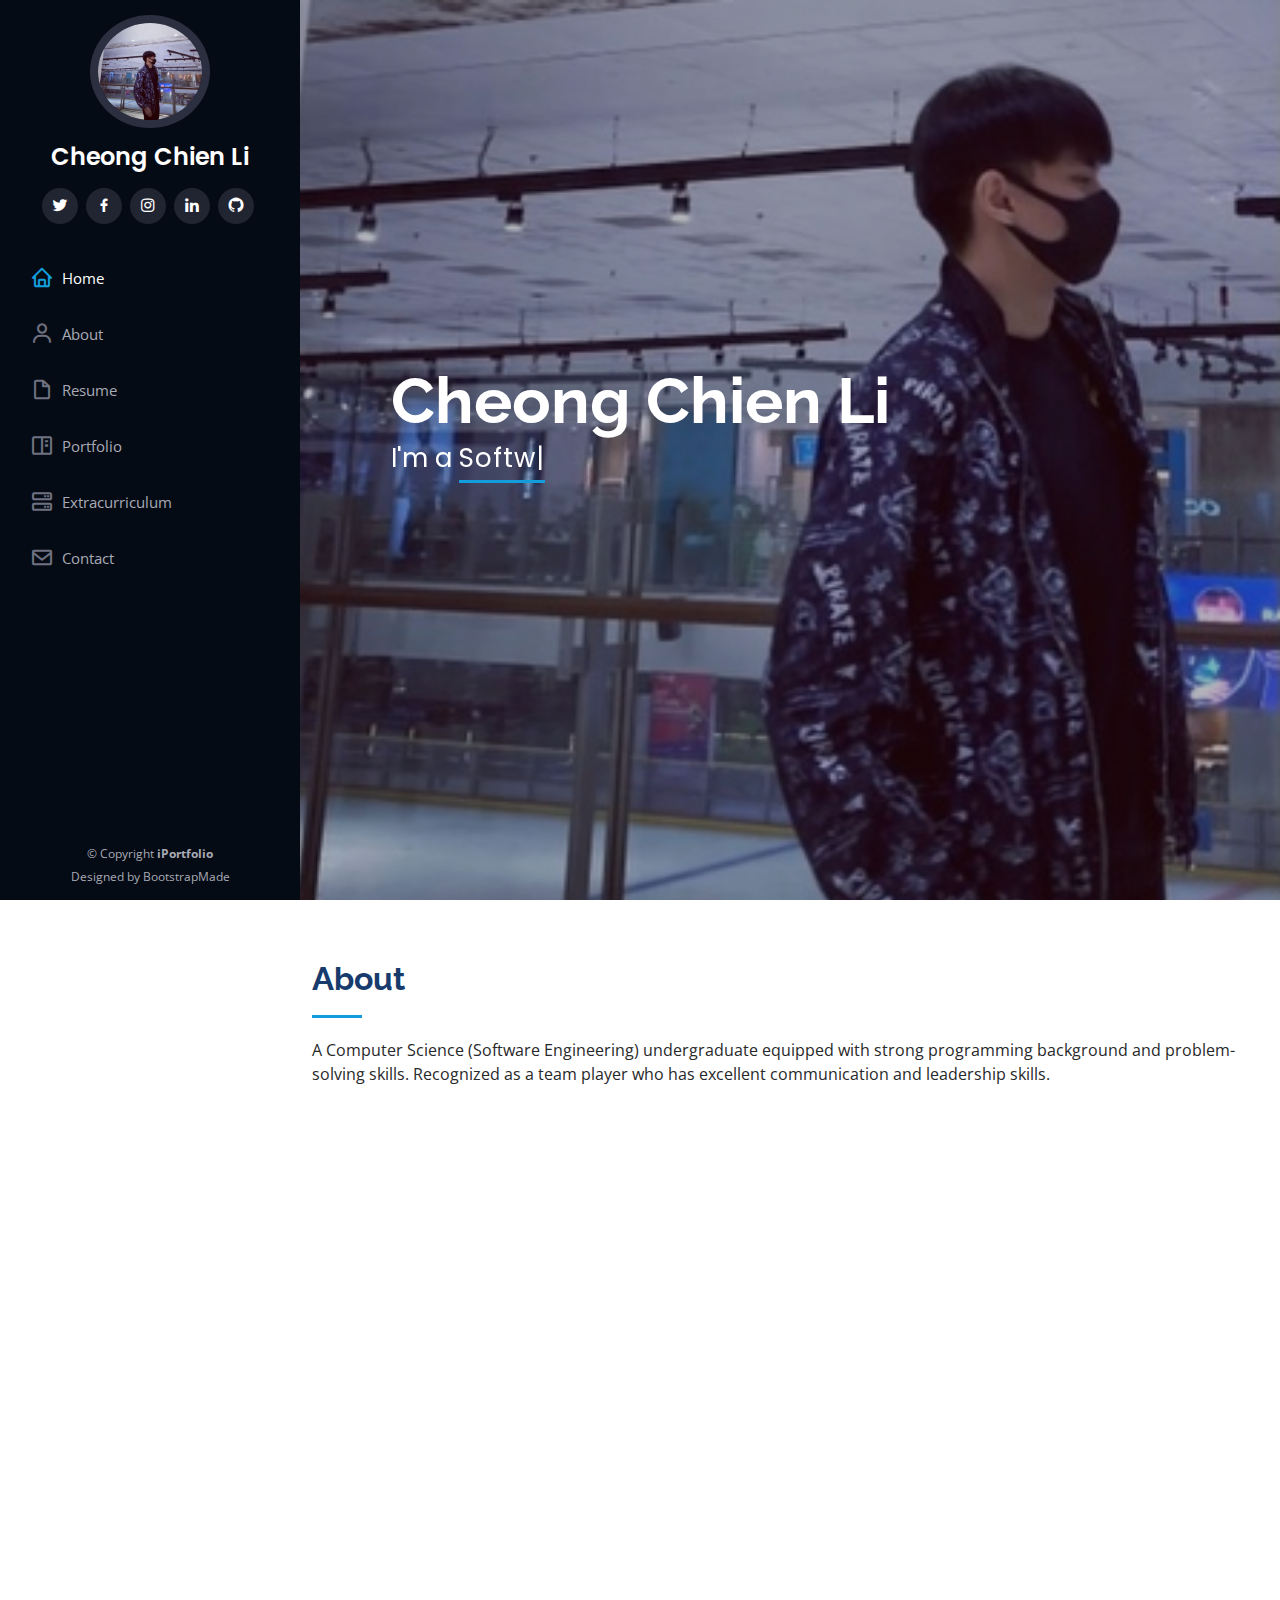
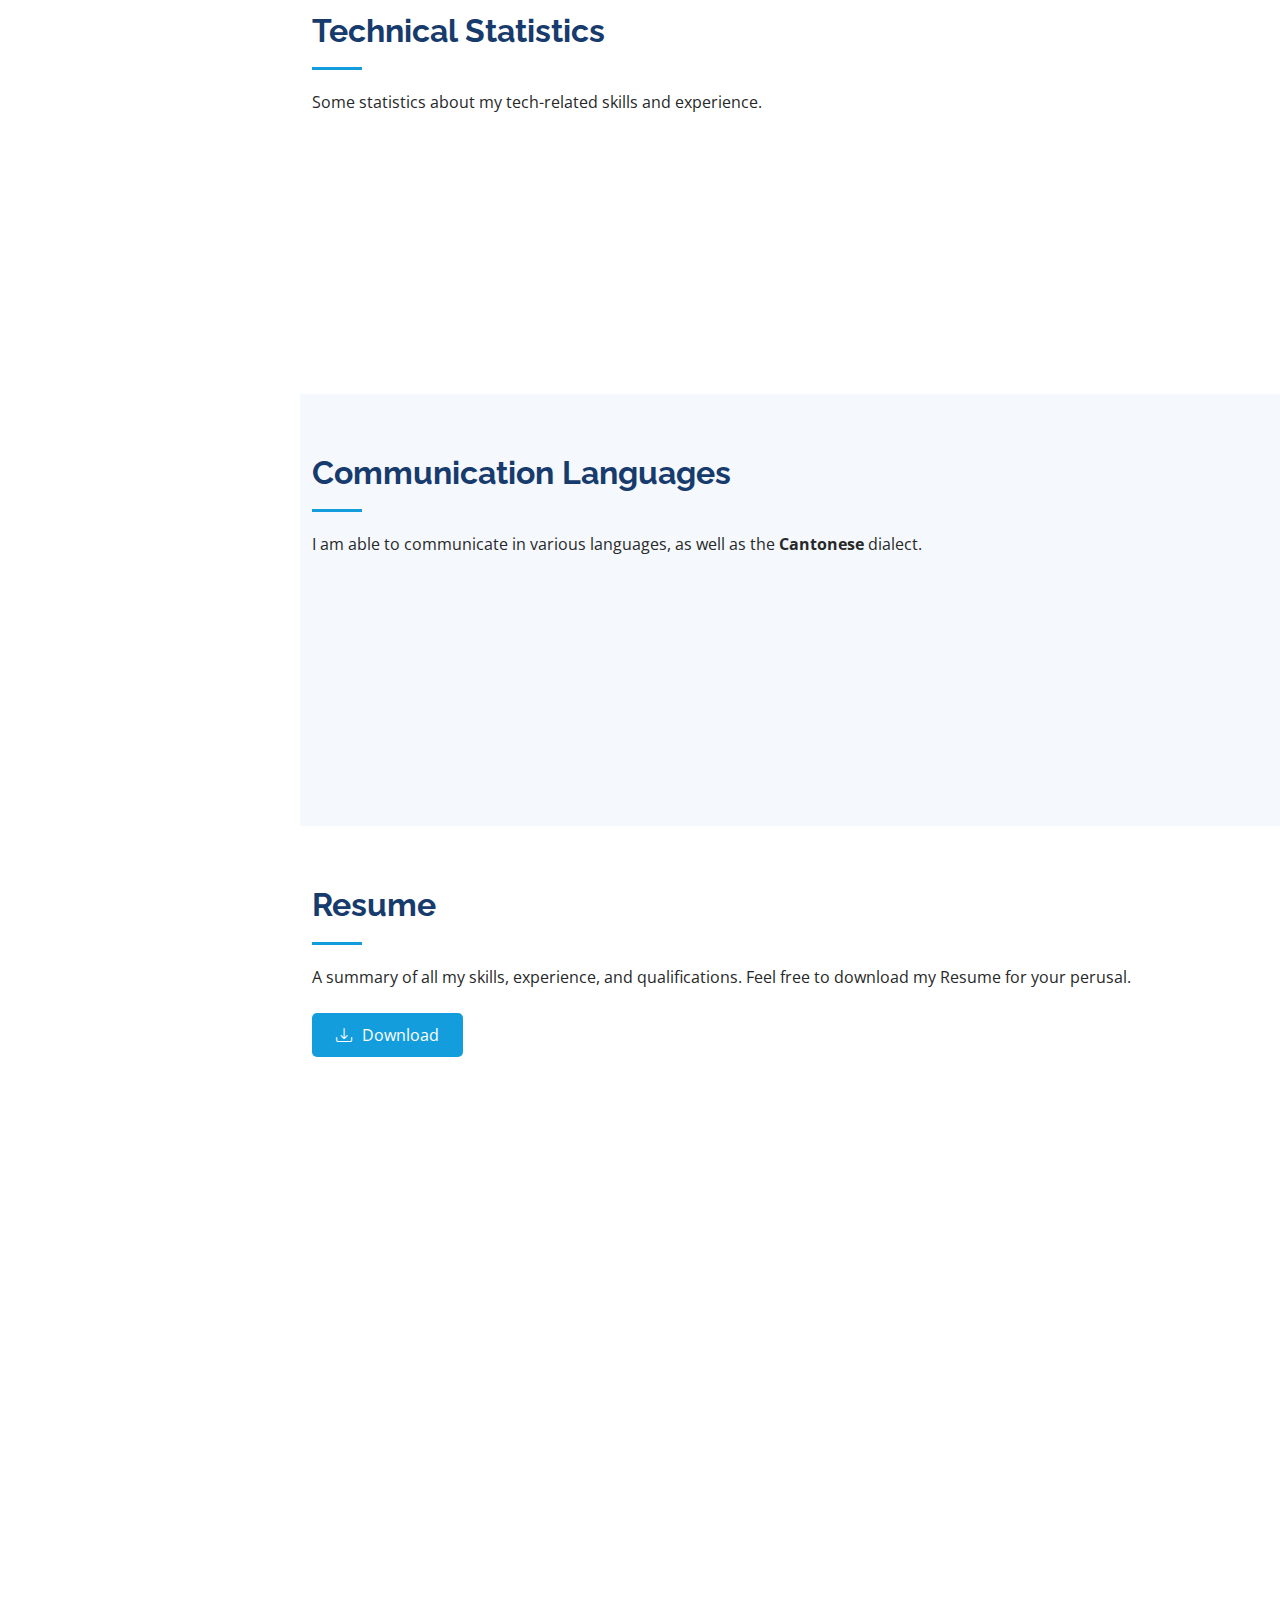
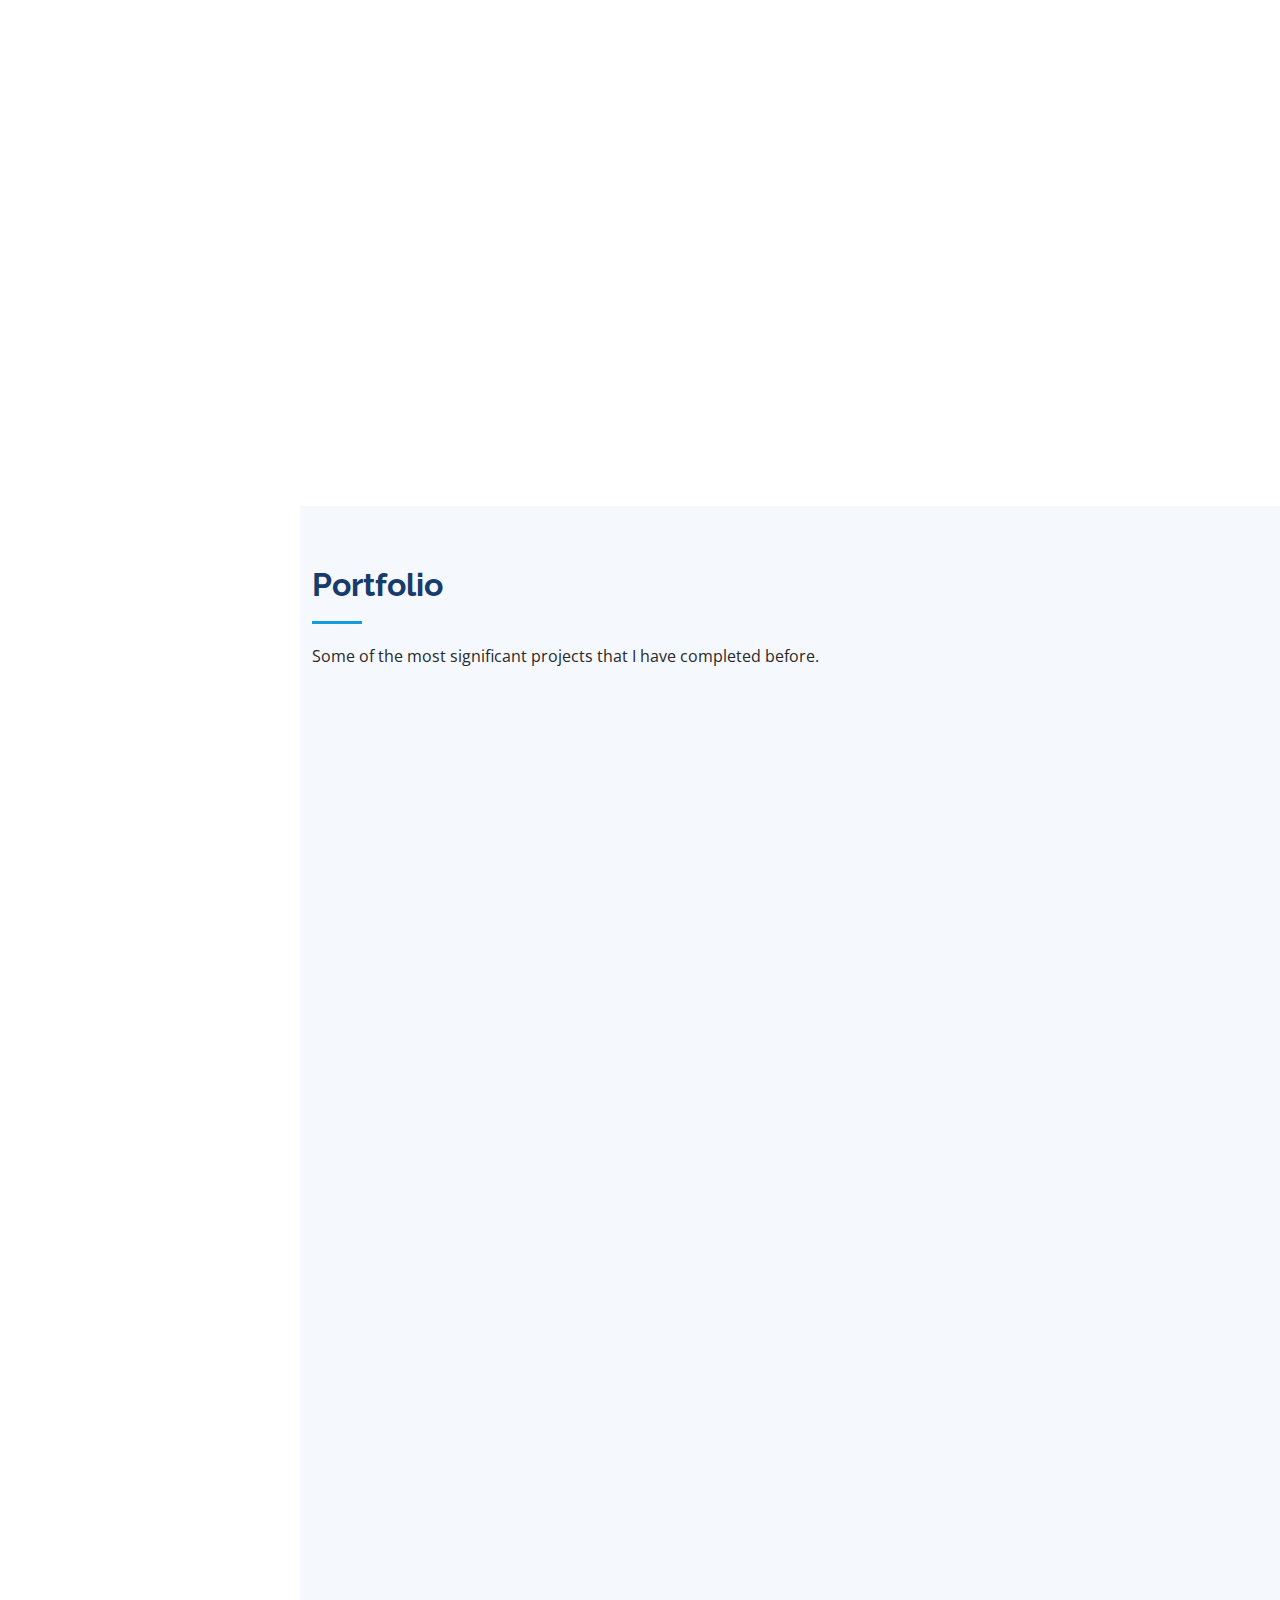
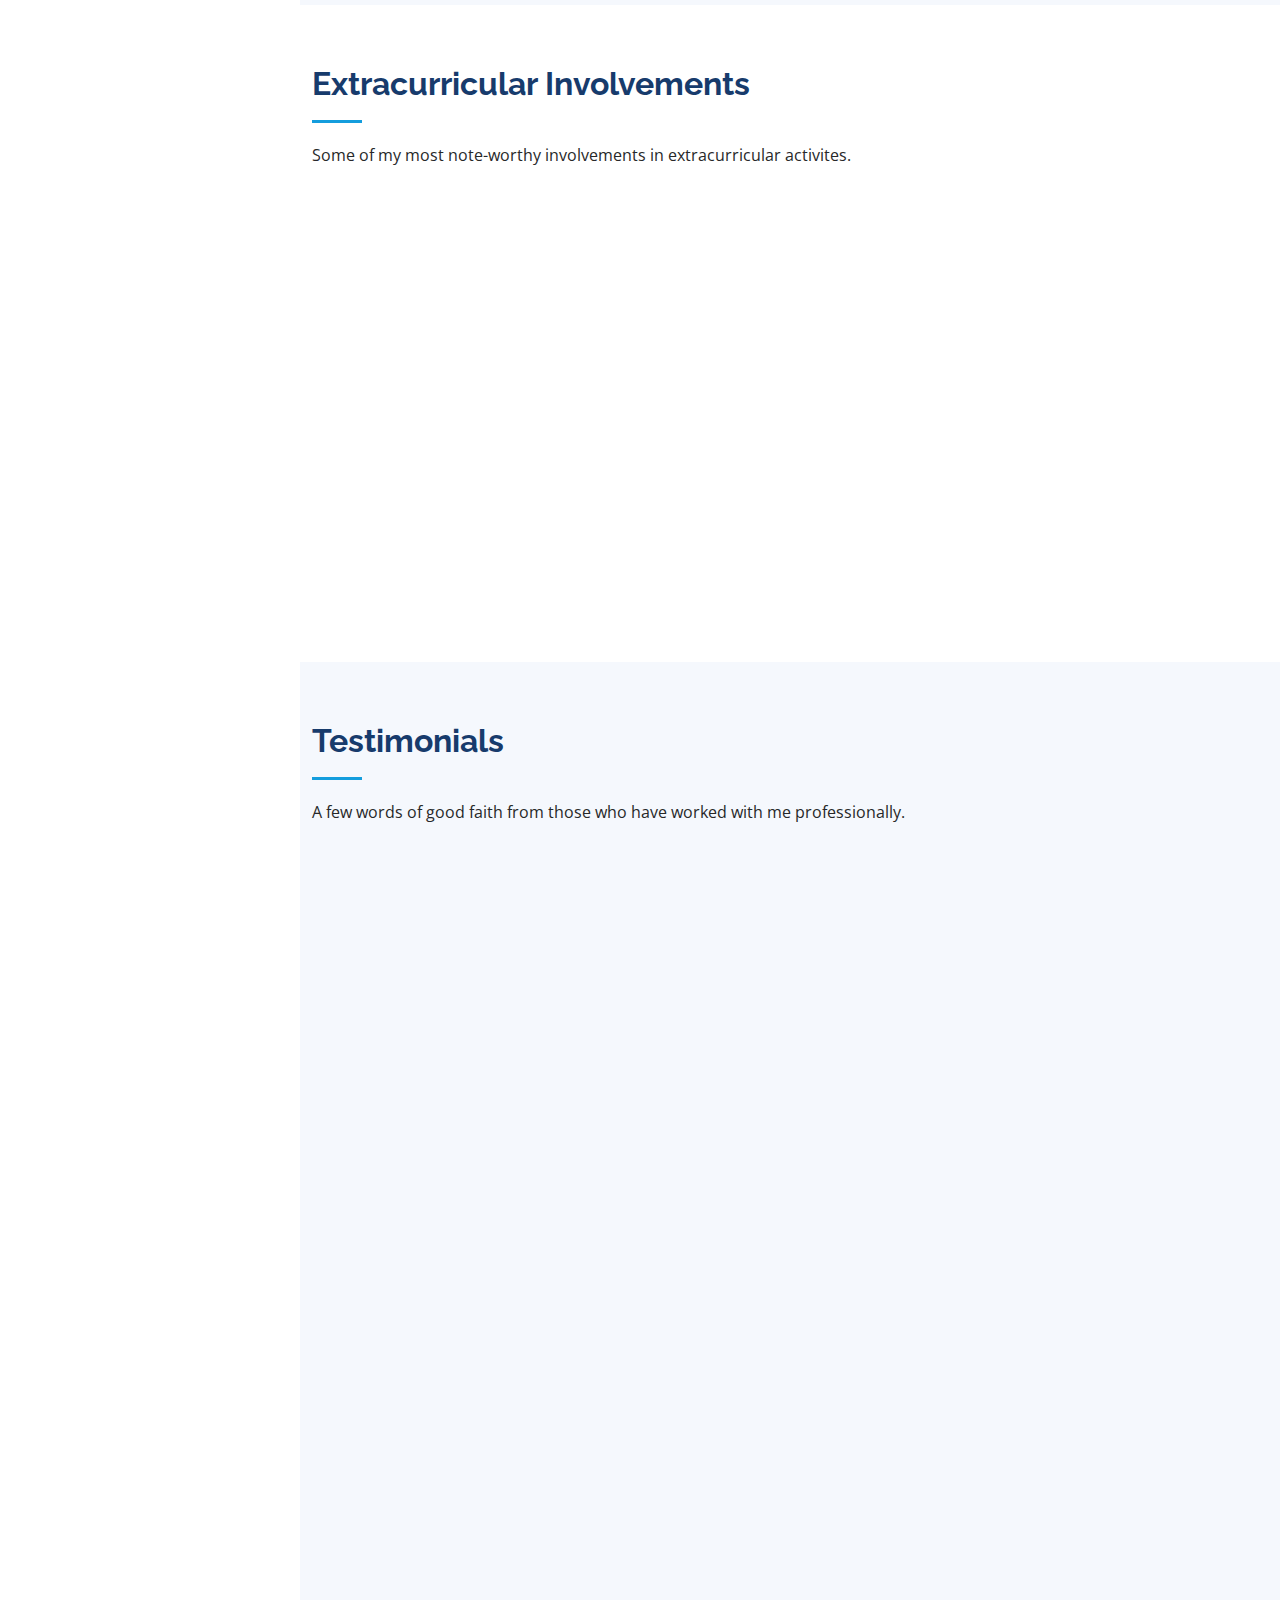
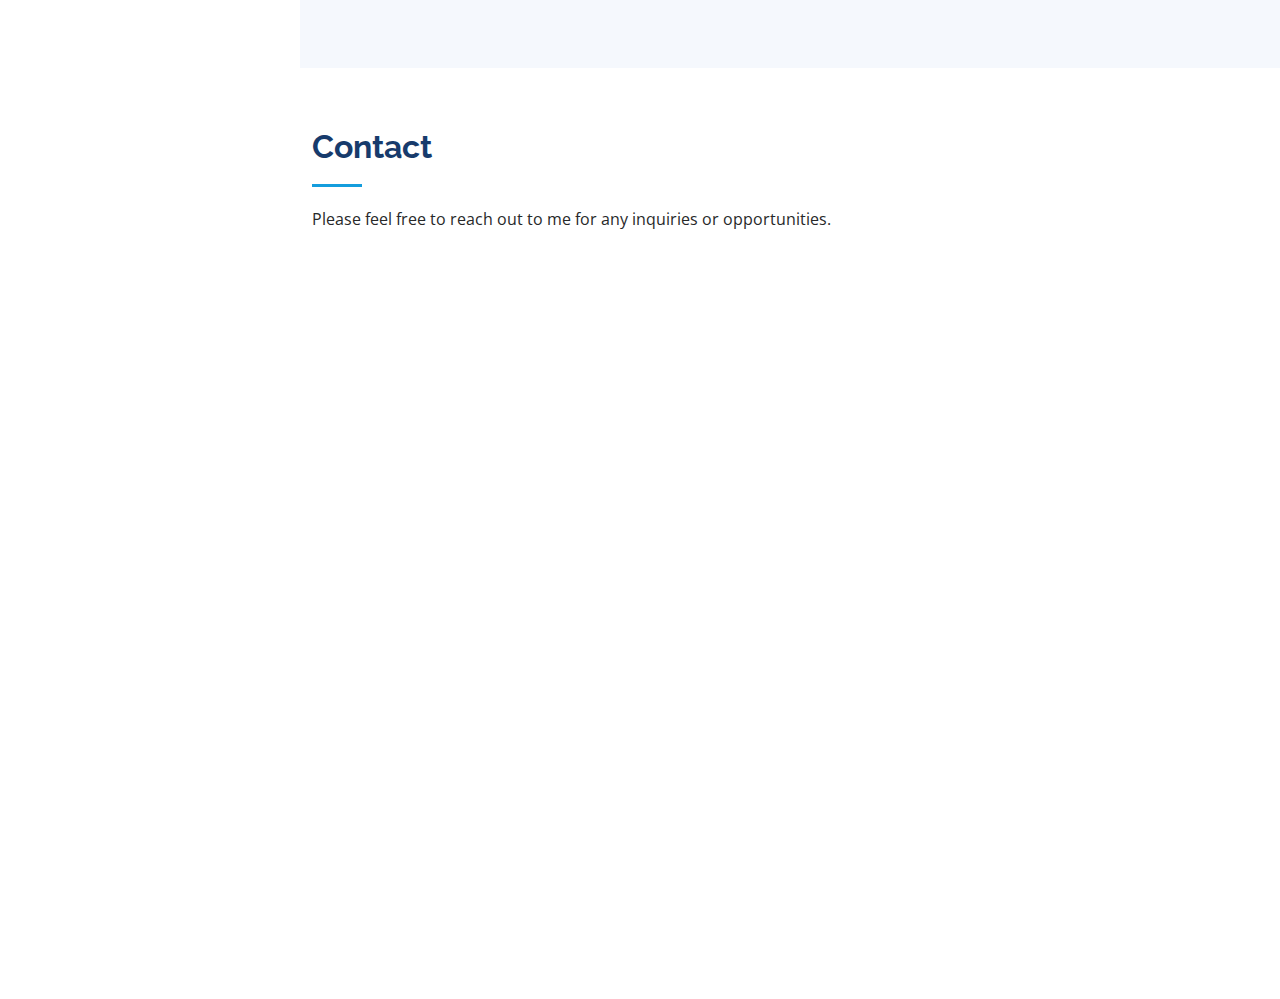
==== index.html @ f7077140 "added kaijie comments" ====
<!DOCTYPE html>
<html lang="en">

<head>
  <meta charset="utf-8">
  <meta content="width=device-width, initial-scale=1.0" name="viewport">

  <title>CL's Website</title>
  <meta content="" name="description">
  <meta content="" name="keywords">

  <!-- Favicons -->
  <link href="assets/img/CL-icon-no-bg.png" rel="icon">
  <link href="assets/img/CL_180x180_icon.png" rel="apple-touch-icon">

  <!-- Google Fonts -->
  <link href="https://fonts.googleapis.com/css?family=Open+Sans:300,300i,400,400i,600,600i,700,700i|Raleway:300,300i,400,400i,500,500i,600,600i,700,700i|Poppins:300,300i,400,400i,500,500i,600,600i,700,700i" rel="stylesheet">

  <!-- Vendor CSS Files -->
  <link href="assets/vendor/aos/aos.css" rel="stylesheet">
  <link href="assets/vendor/bootstrap/css/bootstrap.min.css" rel="stylesheet">
  <link href="assets/vendor/bootstrap-icons/bootstrap-icons.css" rel="stylesheet">
  <link href="assets/vendor/boxicons/css/boxicons.min.css" rel="stylesheet">
  <link href="assets/vendor/glightbox/css/glightbox.min.css" rel="stylesheet">
  <link href="assets/vendor/swiper/swiper-bundle.min.css" rel="stylesheet">

  <!-- Template Main CSS File -->
  <link href="assets/css/style.css" rel="stylesheet">

  <!-- =======================================================
  * Template Name: iPortfolio - v3.7.0
  * Template URL: https://bootstrapmade.com/iportfolio-bootstrap-portfolio-websites-template/
  * Author: BootstrapMade.com
  * License: https://bootstrapmade.com/license/
  ======================================================== -->
</head>


<!-- <style>
  #download:hover{
    background-color: #37b3ed;
  }
</style> -->


<body>

  <!-- ======= Mobile nav toggle button ======= -->
  <i class="bi bi-list mobile-nav-toggle d-xl-none"></i>

  <!-- ======= Header ======= -->
  <header id="header">
    <div class="d-flex flex-column">

      <div class="profile">
        <img src="assets/img/cl-profile.JPG" alt="" class="img-fluid rounded-circle">
        <h1 class="text-light"><a href="index.html">Cheong Chien Li</a></h1>
        <div class="social-links mt-3 text-center">
          <a href="https://twitter.com/chienlicheong" target="_blank" class="twitter"><i class="bx bxl-twitter"></i></a>
          <a href="https://www.facebook.com/cheong.chienli/" target="_blank" class="facebook"><i class="bx bxl-facebook"></i></a>
          <a href="https://www.instagram.com/clcheong00/?hl=en" target="_blank" class="instagram"><i class="bx bxl-instagram"></i></a>
          <a href="https://www.linkedin.com/in/cheong-chien-li-4b49781ba/" target="_blank" class="linkedin"><i class="bx bxl-linkedin"></i></a>
          <a href="https://github.com/clcheong" target="_blank" class="github"><i class="bx bxl-github"></i></a>
        </div>
      </div>

      <nav id="navbar" class="nav-menu navbar">
        <ul>
          <li><a href="#hero" class="nav-link scrollto active"><i class="bx bx-home"></i> <span>Home</span></a></li>
          <li><a href="#about" class="nav-link scrollto"><i class="bx bx-user"></i> <span>About</span></a></li>
          <li><a href="#resume" class="nav-link scrollto"><i class="bx bx-file-blank"></i> <span>Resume</span></a></li>
          <li><a href="#portfolio" class="nav-link scrollto"><i class="bx bx-book-content"></i> <span>Portfolio</span></a></li>
          <li><a href="#extracurriculum" class="nav-link scrollto"><i class="bx bx-server"></i> <span>Extracurriculum</span></a></li>
          <li><a href="#contact" class="nav-link scrollto"><i class="bx bx-envelope"></i> <span>Contact</span></a></li>
        </ul>
      </nav><!-- .nav-menu -->
    </div>
  </header><!-- End Header -->

  <!-- ======= Hero Section ======= -->
  <section id="hero" class="d-flex flex-column justify-content-center align-items-center">
    <div class="hero-container" data-aos="fade-in">
      <h1>Cheong Chien Li</h1>
      <p>I'm a <span class="typed" data-typed-items="Software Engineer, Sports Lover, Problem Solver, Team Player"></span></p>
    </div>
  </section><!-- End Hero -->

  <main id="main">

    <!-- ======= About Section ======= -->
    <section id="about" class="about">
      <div class="container">

        <div class="section-title">
          <h2>About</h2>
          <p>A Computer Science (Software Engineering) undergraduate equipped with strong programming background and problem-solving skills. 
            Recognized as a team player who has excellent communication and leadership skills.</p>
        </div>

        <div class="row">
          <div class="col-lg-4" data-aos="fade-right">
            <img src="assets/img/cl-profile.JPG" class="img-fluid" alt="">
          </div>
          <div class="col-lg-8 pt-4 pt-lg-0 content" data-aos="fade-left">
            <h3>Software Engineer.</h3>
            <p class="fst-italic">
              Aspiring to be a Software Engineer who aims to develop quality software that is beneficial to the world.
            </p>
            <div class="row">
              <div class="col-lg-6">
                <ul>
                  <li><i class="bi bi-chevron-right"></i> <strong>Birthday:</strong> <span>13 May 2000</span></li>
                  <li><i class="bi bi-chevron-right"></i> <strong>Website:</strong> <span><a href="https://clcheong.github.io/my-website/" style="color:inherit">https://clcheong.github.io/my-website/</a></span></li>
                  <li><i class="bi bi-chevron-right"></i> <strong>Phone:</strong> <span>+6012-513 9022</span></li>
                  <li><i class="bi bi-chevron-right"></i> <strong>City:</strong> <span>Subang Jaya, Selangor</span></li>
                </ul>
              </div>
              <div class="col-lg-6">
                <ul>
                  <li><i class="bi bi-chevron-right"></i> <strong>Age:</strong> <span>22</span></li>
                  <li><i class="bi bi-chevron-right"></i> <strong>Degree:</strong> <span>Undergraduate</span></li>
                  <li><i class="bi bi-chevron-right"></i> <strong>Email:</strong> <span>clcheong00@gmail.com</span></li>
                  <!-- <li><i class="bi bi-chevron-right"></i> <strong>Github:</strong> <span><a href="https://github.com/clcheong" target="_blank">https://github.com/clcheong</a></span></li> -->
                </ul>
              </div>
            </div>
            <p>
              First exposed to coding in 2018, and found a passion for it ever since.
               Picked-up an interest in cloud computing, and currently aiming to gain more 
               experience in the field of cloud technology.
            </p>
          </div>
        </div>

      </div>
    </section><!-- End About Section -->

    <!-- ======= Facts Section ======= -->
    <section id="facts" class="facts">
      <div class="container">

        <div class="section-title">
          <h2>Technical Statistics</h2>
          <p>Some statistics about my tech-related skills and experience.</p>
        </div>

        <div class="row no-gutters">

          <div class="col-lg-3 col-md-6 d-md-flex align-items-md-stretch" data-aos="fade-up">
            <div class="count-box">
              <i class="bi bi-code-slash"></i>
              <span data-purecounter-start="0" data-purecounter-end="6" data-purecounter-duration="1" class="purecounter"></span>
              <p><strong>Programming Languages</strong> that I have worked with.</p>
            </div>
          </div>

          <div class="col-lg-3 col-md-6 d-md-flex align-items-md-stretch" data-aos="fade-up" data-aos-delay="100">
            <div class="count-box">
              <i class="bi bi-diagram-3"></i>
              <span data-purecounter-start="0" data-purecounter-end="5" data-purecounter-duration="1" class="purecounter"></span>
              <p><strong>Significant Projects</strong> that I have completed.</p>
            </div>
          </div>

          <div class="col-lg-3 col-md-6 d-md-flex align-items-md-stretch" data-aos="fade-up" data-aos-delay="200">
            <div class="count-box">
              <i class="bi bi-clock-history"></i>
              <span data-purecounter-start="0" data-purecounter-end="4" data-purecounter-duration="1" class="purecounter"></span>
              <p><strong>Years</strong> of coding experience.</p>
            </div>
          </div>

          <div class="col-lg-3 col-md-6 d-md-flex align-items-md-stretch" data-aos="fade-up" data-aos-delay="300">
            <div class="count-box">
              <i class="bi bi-trophy"></i>
              <span data-purecounter-start="0" data-purecounter-end="5" data-purecounter-duration="1" class="purecounter"></span>
              <p><strong>Coding Competitions</strong> that I have won or participated in.</p>
            </div>
          </div>

        </div>

      </div>
    </section><!-- End Facts Section -->

    <!-- ======= Skills Section ======= -->
    <section id="languages" class="skills section-bg">
      <div class="container">

        <div class="section-title">
          <h2>Communication Languages</h2>
          <p>I am able to communicate in various languages, as well as the <strong>Cantonese</strong> dialect.</p>
        </div>

        <div class="row skills-content">

          <div class="col-lg-6" data-aos="fade-up">

            <div class="progress">
              <span class="skill">English <span style="font-size:smaller; color:#173b6c;">[Oral]</span><i class="val">80%</i></span>
              <div class="progress-bar-wrap">
                <div class="progress-bar" role="progressbar" aria-valuenow="80" aria-valuemin="0" aria-valuemax="100"></div>
              </div>
            </div>

            <div class="progress">
              <span class="skill">Bahasa Malaysia <span style="font-size:smaller; color:#173b6c;">[Oral]</span><i class="val">70%</i></span>
              <div class="progress-bar-wrap">
                <div class="progress-bar" role="progressbar" aria-valuenow="70" aria-valuemin="0" aria-valuemax="100"></div>
              </div>
            </div>

            <div class="progress">
              <span class="skill">Mandarin <span style="font-size:smaller; color:#173b6c;">[Oral]</span><i class="val">70%</i></span>
              <div class="progress-bar-wrap">
                <div class="progress-bar" role="progressbar" aria-valuenow="70" aria-valuemin="0" aria-valuemax="100"></div>
              </div>
            </div>

          </div>

          <div class="col-lg-6" data-aos="fade-up" data-aos-delay="100">

            <div class="progress">
              <span class="skill">English <span style="font-size:smaller; color:#521730;">[Written]</span><i class="val">80%</i></span>
              <div class="progress-bar-wrap">
                <div class="progress-bar" role="progressbar" aria-valuenow="80" aria-valuemin="0" aria-valuemax="100"></div>
              </div>
            </div>

            <div class="progress">
              <span class="skill">Bahasa Malaysia <span style="font-size:smaller; color:#521730;">[Written]</span><i class="val">70%</i></span>
              <div class="progress-bar-wrap">
                <div class="progress-bar" role="progressbar" aria-valuenow="70" aria-valuemin="0" aria-valuemax="100"></div>
              </div>
            </div>

            <div class="progress">
              <span class="skill">Mandarin <span style="font-size:smaller; color:#521730;">[Written]</span><i class="val">60%</i></span>
              <div class="progress-bar-wrap">
                <div class="progress-bar" role="progressbar" aria-valuenow="60" aria-valuemin="0" aria-valuemax="100"></div>
              </div>
            </div>

          </div>

        </div>

      </div>
    </section><!-- End Skills Section -->

    <!-- ======= Resume Section ======= -->
    <section id="resume" class="resume">
      <div class="container">

        <div class="section-title">
          <h2>Resume</h2>
          <p>A summary of all my skills, experience, and qualifications. Feel free to download my Resume for your perusal.</p>
            <br>
            <a href="assets/pdf/Resume - Cheong Chien Li.pdf" onMouseOver="this.style.background='#37b3ed'" onMouseOut="this.style.background='#149ddd'" download>
              <button style="background: #149ddd; border: 0; padding: 10px 24px; color: #fff; transition:0.4s; 
              border: radius 4px; cursor:pointer; text-transform:none; margin:0; font-family:inherit; font-size:inherit; line-height:inherit; 
              border-radius:5px; -webkit-appearance:button;" type="submit" onMouseOver="this.style.background='#37b3ed'" onMouseOut="this.style.background='#149ddd'">
              <i class="bi bi-download" style="margin-right: 10px;"></i>Download</button>
            </a>  
        </div>

        <div class="row">
          <div class="col-lg-6" data-aos="fade-up">
            <h3 class="resume-title">Summary</h3>
            <div class="resume-item pb-0">
              <h4>Cheong Chien Li</h4>
              <p><em>Computer Science undergraduate equipped with strong programming background and problem-solving skills. 
                Recognized as a team player who has excellent communication and leadership skills.</em></p>
              <ul>
                <li>Subang Jaya, Selangor, Malaysia.</li>
                <li>+6012-513 9022</li>
                <li>clcheong00@gmail.com</li>
              </ul>
            </div>

            <h3 class="resume-title">Education</h3>
            <div class="resume-item">
              <h4>Bachelor of Computer Science (Software Engineering)</h4>
              <h5>2019 - Present</h5>
              <p><em>Universiti Teknologi Malaysia, Skudai, Johor Bahru</em></p>
              <p>CGPA: <b>3.96 / 4.00</b></p>
              <p>Gained knowledge and experience in various Computer Science topics.
                 Most significant modules include Database Design, Human-Computer Interaction, 
                 Data Structures & Algorithms, Software Design Architecture, Object-Oriented Programming, etc.
              </p>
            </div>
            <div class="resume-item">
              <h4>UTM Foundation Programme</h4>
              <h5>2018 - 2019</h5>
              <p><em>Universiti Teknologi Malaysia, Skudai, Johor Bahru</em></p>
              <p>CGPA: <b>3.97 / 4.00</b></p>
              <p>Gained knowledge on fundamental science subjects such as Physics, Chemistry, Calculus, and Statistics.
                Basic procedural programming concepts were also taught using the C++ programming language.
              </p>
            </div>
          </div>
          <div class="col-lg-6" data-aos="fade-up" data-aos-delay="100">
            <h3 class="resume-title">Achievements</h3>
            <div class="resume-item">
              <h4>Can You Hack It 2021: ASEAN Edition</h4>
              <h4 style="font-size:smaller; margin-top:10px;">[Finalist]</h4>
              <h5>2021</h5>
              <p><em>Organized by <a href="https://www.hlb.com.my/" target="_blank">Hong Leong Bank</a> & Jomhack</em></p>
              <ul>
                <li>Brainstormed and executed plans to solve a problem statement regarding carbon footprint monitoring.</li>
                <li>Worked together with 2 other members of the development team to complete the project within the deadline. </li>
                <li>Developed a web application to track and calculate Carbon Footprint emission, using Flask Framework and Google Cloud Platform technologies.</li>
                <li>Ideated and conveyed this application to the team members as well as the judges.</li>
              </ul>
            </div>
            <div class="resume-item">
              <h4>2021 2nd KIBO Robot Programming Challenge</h4>
              <h4 style="font-size:smaller; margin-top:10px;">[Preliminary Round Champion & Finalist]</h4>
              <h5>2021</h5>
              <p><em>Organized by NASA and JAXA</em></p>
              <ul>
                <li>Won as the Champion in the Preliminary Round, against participants from all over Malaysia.</li>
                <li>Represented Malaysia to participate in the Final Round against representatives from other countries.</li>
                <li>Devised algorithms to move Nasa’s Astrobee within the International Space Station to complete the given tasks.</li>
                <li>Gained experience on developing APK files using Java in Android Studio.</li>
                <li>Reference: <a href="https://youtu.be/eDXf1ISUBmA" target="_blank">2021 2nd KIBO RPC</a></li>
              </ul>
            </div>
          </div>
        </div>

      </div>
    </section><!-- End Resume Section -->

    <!-- ======= Portfolio Section ======= -->
    <section id="portfolio" class="portfolio section-bg">
      <div class="container">

        <div class="section-title">
          <h2>Portfolio</h2>
          <p>Some of the most significant projects that I have completed before.</p>
        </div>

        <div class="row" data-aos="fade-up">
          <div class="col-lg-12 d-flex justify-content-center">
            <ul id="portfolio-flters">
              <li data-filter="*" class="filter-active">All</li>
              <li data-filter=".filter-app">Mobile</li>
              <li data-filter=".filter-card">Desktop</li>
              <li data-filter=".filter-web">Web</li>
            </ul>
          </div>
        </div>

        <div class="row portfolio-container" data-aos="fade-up" data-aos-delay="100">

          <div class="col-lg-4 col-md-6 portfolio-item filter-app">
            <div class="portfolio-wrap">
              <img src="assets/img/portfolio/portfolio-1.jpg" class="img-fluid" alt="">
              <div class="portfolio-links">
                <a href="assets/img/portfolio/portfolio-1.jpg" data-gallery="portfolioGallery" class="portfolio-lightbox" title="App 1"><i class="bx bx-plus"></i></a>
                <a href="./portfolio/portfolio-details.html" title="More Details"><i class="bx bx-link"></i></a>
              </div>
            </div>
          </div>

          <div class="col-lg-4 col-md-6 portfolio-item filter-web">
            <div class="portfolio-wrap">
              <img src="assets/img/portfolio/portfolio-2.jpg" class="img-fluid" alt="">
              <div class="portfolio-links">
                <a href="assets/img/portfolio/portfolio-2.jpg" data-gallery="portfolioGallery" class="portfolio-lightbox" title="Web 3"><i class="bx bx-plus"></i></a>
                <a href="./portfolio/portfolio-details.html" title="More Details"><i class="bx bx-link"></i></a>
              </div>
            </div>
          </div>

          <div class="col-lg-4 col-md-6 portfolio-item filter-app">
            <div class="portfolio-wrap">
              <img src="assets/img/portfolio/portfolio-3.jpg" class="img-fluid" alt="">
              <div class="portfolio-links">
                <a href="assets/img/portfolio/portfolio-3.jpg" data-gallery="portfolioGallery" class="portfolio-lightbox" title="App 2"><i class="bx bx-plus"></i></a>
                <a href="./portfolio/portfolio-details.html" title="More Details"><i class="bx bx-link"></i></a>
              </div>
            </div>
          </div>

          <div class="col-lg-4 col-md-6 portfolio-item filter-card">
            <div class="portfolio-wrap">
              <img src="assets/img/portfolio/portfolio-4.jpg" class="img-fluid" alt="">
              <div class="portfolio-links">
                <a href="assets/img/portfolio/portfolio-4.jpg" data-gallery="portfolioGallery" class="portfolio-lightbox" title="Card 2"><i class="bx bx-plus"></i></a>
                <a href="./portfolio/portfolio-details.html" title="More Details"><i class="bx bx-link"></i></a>
              </div>
            </div>
          </div>

          <div class="col-lg-4 col-md-6 portfolio-item filter-web">
            <div class="portfolio-wrap">
              <img src="assets/img/portfolio/portfolio-5.jpg" class="img-fluid" alt="">
              <div class="portfolio-links">
                <a href="assets/img/portfolio/portfolio-5.jpg" data-gallery="portfolioGallery" class="portfolio-lightbox" title="Web 2"><i class="bx bx-plus"></i></a>
                <a href="./portfolio/portfolio-details.html" title="More Details"><i class="bx bx-link"></i></a>
              </div>
            </div>
          </div>

          <div class="col-lg-4 col-md-6 portfolio-item filter-app">
            <div class="portfolio-wrap">
              <img src="assets/img/portfolio/portfolio-6.jpg" class="img-fluid" alt="">
              <div class="portfolio-links">
                <a href="assets/img/portfolio/portfolio-6.jpg" data-gallery="portfolioGallery" class="portfolio-lightbox" title="App 3"><i class="bx bx-plus"></i></a>
                <a href="./portfolio/portfolio-details.html" title="More Details"><i class="bx bx-link"></i></a>
              </div>
            </div>
          </div>

          <div class="col-lg-4 col-md-6 portfolio-item filter-card">
            <div class="portfolio-wrap">
              <img src="assets/img/portfolio/portfolio-7.jpg" class="img-fluid" alt="">
              <div class="portfolio-links">
                <a href="assets/img/portfolio/portfolio-7.jpg" data-gallery="portfolioGallery" class="portfolio-lightbox" title="Card 1"><i class="bx bx-plus"></i></a>
                <a href="./portfolio/portfolio-details.html" title="More Details"><i class="bx bx-link"></i></a>
              </div>
            </div>
          </div>

          <div class="col-lg-4 col-md-6 portfolio-item filter-card">
            <div class="portfolio-wrap">
              <img src="assets/img/portfolio/portfolio-8.jpg" class="img-fluid" alt="">
              <div class="portfolio-links">
                <a href="assets/img/portfolio/portfolio-8.jpg" data-gallery="portfolioGallery" class="portfolio-lightbox" title="Card 3"><i class="bx bx-plus"></i></a>
                <a href="./portfolio/portfolio-details.html" title="More Details"><i class="bx bx-link"></i></a>
              </div>
            </div>
          </div>

          <div class="col-lg-4 col-md-6 portfolio-item filter-web">
            <div class="portfolio-wrap">
              <img src="assets/img/portfolio/portfolio-9.jpg" class="img-fluid" alt="">
              <div class="portfolio-links">
                <a href="assets/img/portfolio/portfolio-9.jpg" data-gallery="portfolioGallery" class="portfolio-lightbox" title="Web 3"><i class="bx bx-plus"></i></a>
                <a href="./portfolio/portfolio-details.html" title="More Details"><i class="bx bx-link"></i></a>
              </div>
            </div>
          </div>

        </div>

      </div>
    </section><!-- End Portfolio Section -->

    <!-- ======= Services Section ======= -->
    <section id="extracurriculum" class="services">
      <div class="container">

        <div class="section-title">
          <h2>Extracurricular Involvements</h2>
          <p>Some of my most note-worthy involvements in extracurricular activites.</p>
        </div>

        <div class="row">
          <div class="col-lg-4 col-md-6 icon-box" data-aos="fade-up">
            <div class="icon"><i class="bi bi-people"></i></div>
            <h4 class="title">UTM Badminton Team Manager</h4>
            <p class="description">Managed UTM's Badminton Team for the session 2021/22. Planned and organized selections sessions and training schedules.</p>
          </div>
          <div class="col-lg-4 col-md-6 icon-box" data-aos="fade-up" data-aos-delay="100">
            <div class="icon"><i class="bi bi-people"></i></div>
            <h4 class="title">UTM Badminton Team Captain</h4>
            <p class="description">Captain of UTM's Badminton Team for the session 2019/20. Responsible for the wellfare of the team members, as well as leading the training sessions.</p>
          </div>
          <div class="col-lg-4 col-md-6 icon-box" data-aos="fade-up" data-aos-delay="200">
            <div class="icon"><i class="bi bi-trophy"></i></div>
            <h4 class="title">District-Level Badminton Player</h4>
            <p class="description">Represented the Petaling District in Selangor to play against players from other districts from 2013 to 2017.</p>
          </div>
          <div class="col-lg-4 col-md-6 icon-box" data-aos="fade-up" data-aos-delay="300">
            <div class="icon"><i class="bi bi-trophy"></i></div>
            <h4 class="title">School-Level Basketball Player</h4>
            <p class="description">Represented SMK USJ 8 to play against other high schools. MSSD Champion for Basketball in 2015.</p>
          </div>
          <div class="col-lg-4 col-md-6 icon-box" data-aos="fade-up" data-aos-delay="400">
            <div class="icon"><i class="bi bi-music-note-beamed"></i></div>
            <h4 class="title">ABRSM Grade 8 - Piano</h4>
            <p class="description">Achieved the level of ABRSM Grade 8 in piano in 2018.</p>
          </div>
          <!-- <div class="col-lg-4 col-md-6 icon-box" data-aos="fade-up" data-aos-delay="500">
            <div class="icon"><i class="bi bi-calendar4-week"></i></div>
            <h4 class="title"><a href="#">Eiusmod Tempor</a></h4>
            <p class="description">Et harum quidem rerum facilis est et expedita distinctio. Nam libero tempore, cum soluta nobis est eligendi</p>
          </div> -->
        </div>

      </div>
    </section><!-- End Services Section -->

    <!-- ======= Testimonials Section ======= -->
    <section id="testimonials" class="testimonials section-bg">
      <div class="container">

        <div class="section-title">
          <h2>Testimonials</h2>
          <p>A few words of good faith from those who have worked with me professionally.</p>
        </div>

        <div class="testimonials-slider swiper" data-aos="fade-up" data-aos-delay="100">
          <div class="swiper-wrapper">

            <div class="swiper-slide">
              <div class="testimonial-item" data-aos="fade-up">
                <p>
                  <i class="bx bxs-quote-alt-left quote-icon-left"></i>
                  I am very certain to say that Chien Li was a good student. He was a conscientious student. He maintained excellent grades and was among the top student of his batch. 
                  For me, his qualities work not only in written examination but also good in the discussion, presentations, and technical skills. As his lecturer for these two years, 
                  I feel confident that he will continue to succeed in his career path.
                  <i class="bx bxs-quote-alt-right quote-icon-right"></i>
                </p>
                <img src="assets/img/testimonials/johanna.jpg" class="testimonial-img" alt="">
                <h3>Ts. Dr. Johanna Binti Ahmad</h3>
                <h4>Senior Lecturer, UTM</h4>
              </div>
            </div><!-- End testimonial item -->

            <div class="swiper-slide">
              <div class="testimonial-item" data-aos="fade-up" data-aos-delay="100">
                <p>
                  <i class="bx bxs-quote-alt-left quote-icon-left"></i>
                  He is a very committed leader who always does his best to make the team full of energy. 
                  He is not only good with programming, he is also active in joining extracurricular activities like badminton, basketball and hackathons. His passion and hardwork always encouraged me to work hard too.
                   So, I can say that he is a very good role model for us.
                  <i class="bx bxs-quote-alt-right quote-icon-right"></i>
                </p>
                <img src="assets/img/testimonials/soto.png" class="testimonial-img" alt="">
                <h3>Soo Toh Xin Hui</h3>
                <h4>Student, UTM</h4>
              </div>
            </div><!-- End testimonial item -->

            <div class="swiper-slide">
              <div class="testimonial-item" data-aos="fade-up" data-aos-delay="200">
                <p>
                  <i class="bx bxs-quote-alt-left quote-icon-left"></i>
                  To be honest, he is the first person I met who is so well-rounded. He is good academically by being a top student, and also good at sports as a badminton player.  
                  Despite his incredible advantage over his batch of friends, he is a humble person with an attitude to learn from anyone he meets.  
                  He also works very well in groups by solving any obstacles faced in a group project, while helping others with his knowledge.                  
                  <i class="bx bxs-quote-alt-right quote-icon-right"></i>
                </p>
                <img src="assets/img/testimonials/wenjun.png" class="testimonial-img" alt="">
                <h3>Tai Wen Jun</h3>
                <h4>Student, UTM</h4>
              </div>
            </div><!-- End testimonial item -->


            <div class="swiper-slide">
              <div class="testimonial-item" data-aos="fade-up" data-aos-delay="200">
                <p>
                  <i class="bx bxs-quote-alt-left quote-icon-left"></i>
                  In my opinion and previous working experience with Chien Li, i would describe him as a goal-motivated person. He always plan things ahead and gets things done within period and never procrastinate. 
                  He is a great team leader as well, he is dedicated to his work and always know when to priorotize. As the saying goes, work hard play hard, he is not just being a "nerd" by doing well in his study 
                  but also his sports. From what i know, he is an excellent badminton and basketball player that i always enjoyed playing with. He is funny, responsible and sociable. As conclusion, he is one of a kind!                
                  <i class="bx bxs-quote-alt-right quote-icon-right"></i>
                </p>
                <img src="assets/img/testimonials/kaijie.png" class="testimonial-img" alt="">
                <h3>Chong Kai Jie</h3>
                <h4>Student, UTM</h4>
              </div>
            </div><!-- End testimonial item -->


            <div class="swiper-slide">
              <div class="testimonial-item" data-aos="fade-up" data-aos-delay="300">
                <p>
                  <i class="bx bxs-quote-alt-left quote-icon-left"></i>
                  He is a very amiable person. He has his own opinions and is very good at dealing with others. He is a very responsible person and will definitely 
                  complete the assigned tasks within the specified time. Besides, he is diligent and also plays a lot of sports such as basketball, badminton and other sports. 
                  He is an energetic person.                  
                  <i class="bx bxs-quote-alt-right quote-icon-right"></i>
                </p>
                <img src="assets/img/testimonials/winson.png" class="testimonial-img" alt="">
                <h3>See Wen Xiang</h3>
                <h4>Student, UTM</h4>
              </div>
            </div><!-- End testimonial item -->

            <div class="swiper-slide">
              <div class="testimonial-item" data-aos="fade-up" data-aos-delay="400">
                <p>
                  <i class="bx bxs-quote-alt-left quote-icon-left"></i>
                  He is very reliable in performing any individual and group tasks, and he always makes decisions based on very well defined structure and goals.
                  <i class="bx bxs-quote-alt-right quote-icon-right"></i>
                </p>
                <img src="assets/img/testimonials/loo.jpg" class="testimonial-img" alt="">
                <h3>Loo Zhi Xuen</h3>
                <h4>Student, UTM</h4>
              </div>
            </div><!-- End testimonial item -->

          </div>
          <div class="swiper-pagination"></div>
        </div>

      </div>
    </section><!-- End Testimonials Section -->

    <!-- ======= Contact Section ======= -->
    <section id="contact" class="contact">
      <div class="container">

        <div class="section-title">
          <h2>Contact</h2>
          <p>Please feel free to reach out to me for any inquiries or opportunities.</p>
        </div>

        <div class="row" data-aos="fade-in">

          <div class="col-lg-12 d-flex align-items-stretch">
            <div class="info">
              <div class="address">
                <i class="bi bi-geo-alt"></i>
                <h4>Location:</h4>
                <p>USJ 15, Subang Jaya, Selangor, Malaysia.</p>
              </div>

              <div class="email">
                <i class="bi bi-envelope"></i>
                <h4>Email:</h4>
                <p><a href="mailto:clcheong00@gmail.com" style="color:inherit;">clcheong00@gmail.com</a></p>
              </div>

              <div class="phone">
                <i class="bi bi-phone"></i>
                <h4>Call:</h4>
                <p>+6012-513 9022</p>
              </div>

              <iframe src="https://maps.google.com/maps?q=15,%20Persiaran%20Mulia,%20Usj%2014,%2047630%20Subang%20Jaya,%20Selangor&t=&z=15&ie=UTF8&iwloc=&output=embed" frameborder="0" style="border:0; width: 100%; height: 290px;" allowfullscreen></iframe>
            </div>

          </div>

          <!-- <div class="col-lg-7 mt-5 mt-lg-0 d-flex align-items-stretch">
            <form action="forms/contact.php" method="post" role="form" class="php-email-form">
              <div class="row">
                <div class="form-group col-md-6">
                  <label for="name">Your Name</label>
                  <input type="text" name="name" class="form-control" id="name" required>
                </div>
                <div class="form-group col-md-6">
                  <label for="name">Your Email</label>
                  <input type="email" class="form-control" name="email" id="email" required>
                </div>
              </div>
              <div class="form-group">
                <label for="name">Subject</label>
                <input type="text" class="form-control" name="subject" id="subject" required>
              </div>
              <div class="form-group">
                <label for="name">Message</label>
                <textarea class="form-control" name="message" rows="10" required></textarea>
              </div>
              <div class="my-3">
                <div class="loading">Loading</div>
                <div class="error-message"></div>
                <div class="sent-message">Your message has been sent. Thank you!</div>
              </div>
              <div class="text-center"><button type="submit">Send Message</button></div>
            </form>
          </div> -->

        </div>

      </div>
    </section><!-- End Contact Section -->

  </main><!-- End #main -->

  <!-- ======= Footer ======= -->
  <footer id="footer">
    <div class="container">
      <div class="copyright" style="color:#a8a9b4; font-size:smaller;">
        &copy; Copyright <strong><span>iPortfolio</span></strong>
      </div>
      <div class="credits" style="color:#a8a9b4; font-size:smaller;">
        <!-- All the links in the footer should remain intact. -->
        <!-- You can delete the links only if you purchased the pro version. -->
        <!-- Licensing information: https://bootstrapmade.com/license/ -->
        <!-- Purchase the pro version with working PHP/AJAX contact form: https://bootstrapmade.com/iportfolio-bootstrap-portfolio-websites-template/ -->
        Designed by <a href="https://bootstrapmade.com/" style="color:inherit;">BootstrapMade</a>
      </div>
    </div>
  </footer><!-- End  Footer -->

  <a href="#" class="back-to-top d-flex align-items-center justify-content-center"><i class="bi bi-arrow-up-short"></i></a>

  <!-- Vendor JS Files -->
  <script src="assets/vendor/purecounter/purecounter.js"></script>
  <script src="assets/vendor/aos/aos.js"></script>
  <script src="assets/vendor/bootstrap/js/bootstrap.bundle.min.js"></script>
  <script src="assets/vendor/glightbox/js/glightbox.min.js"></script>
  <script src="assets/vendor/isotope-layout/isotope.pkgd.min.js"></script>
  <script src="assets/vendor/swiper/swiper-bundle.min.js"></script>
  <script src="assets/vendor/typed.js/typed.min.js"></script>
  <script src="assets/vendor/waypoints/noframework.waypoints.js"></script>
  <script src="assets/vendor/php-email-form/validate.js"></script>

  <!-- Template Main JS File -->
  <script src="assets/js/main.js"></script>

</body>

</html>
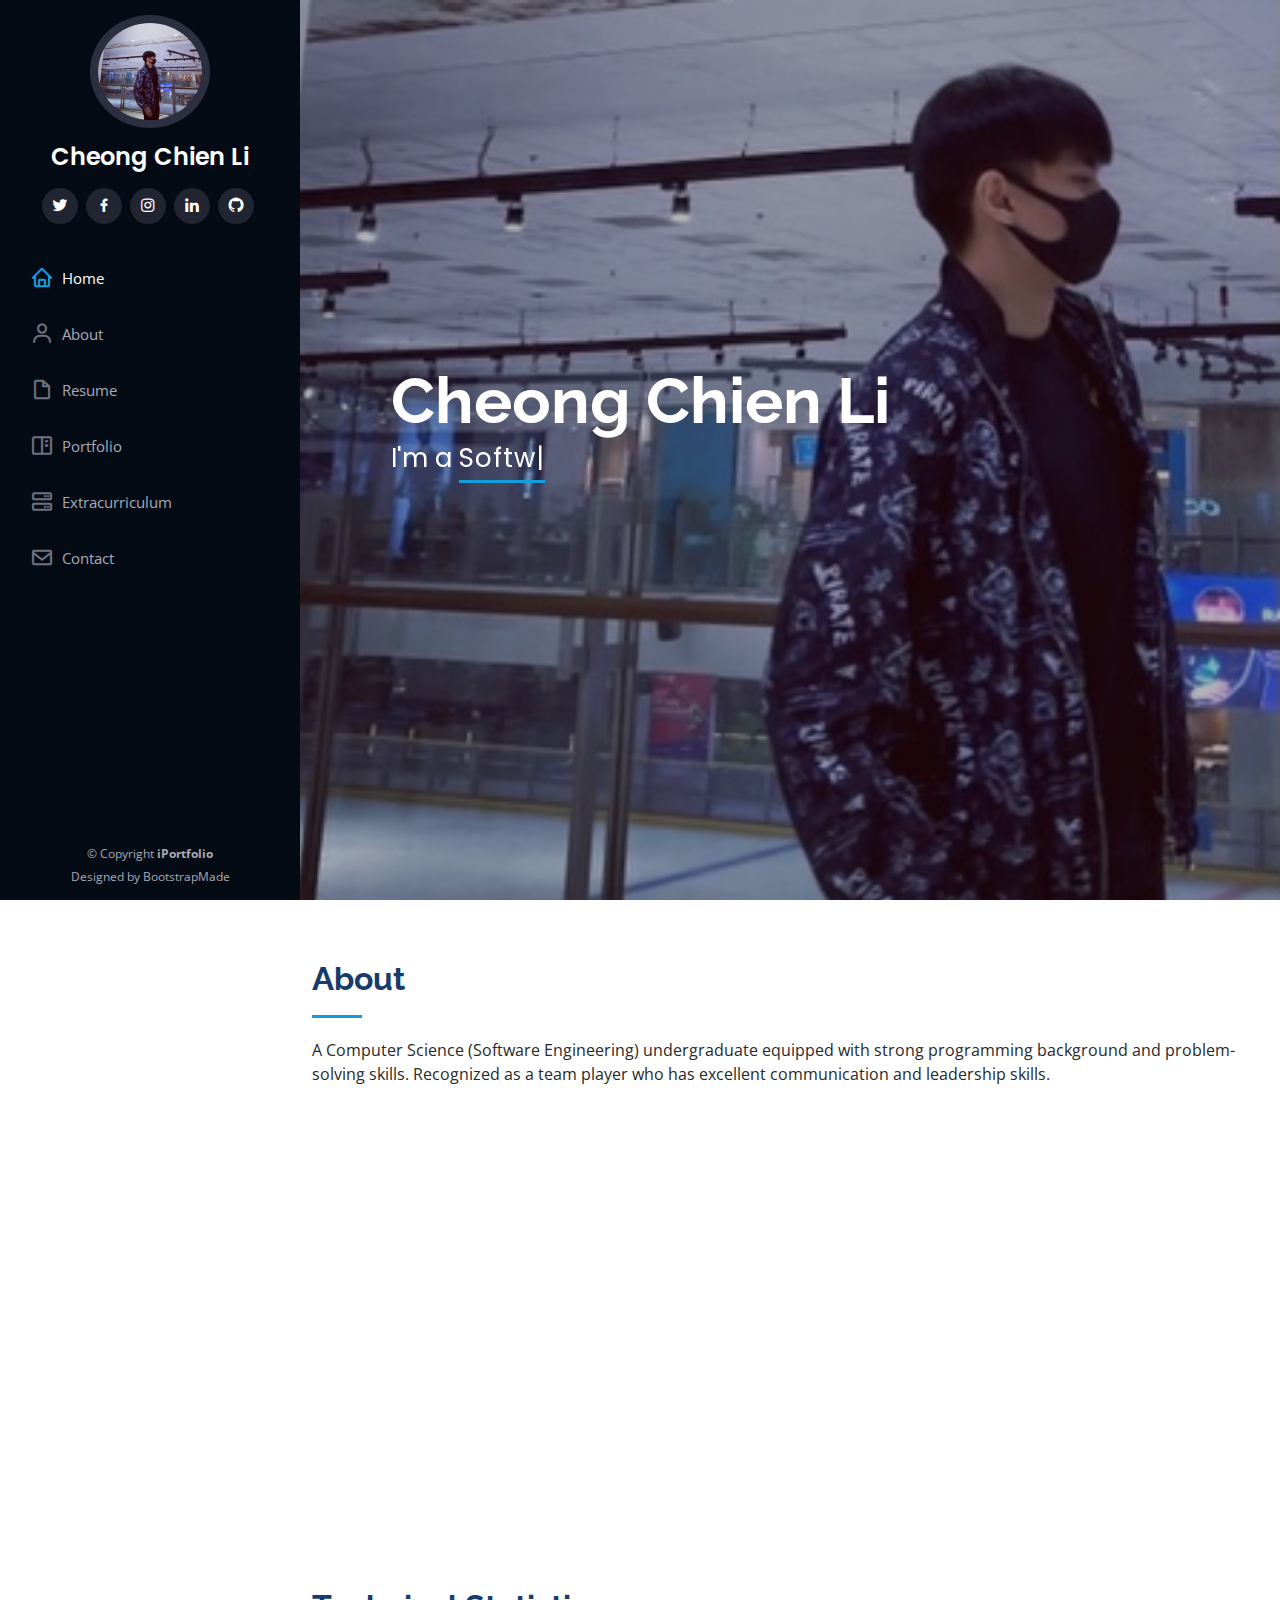
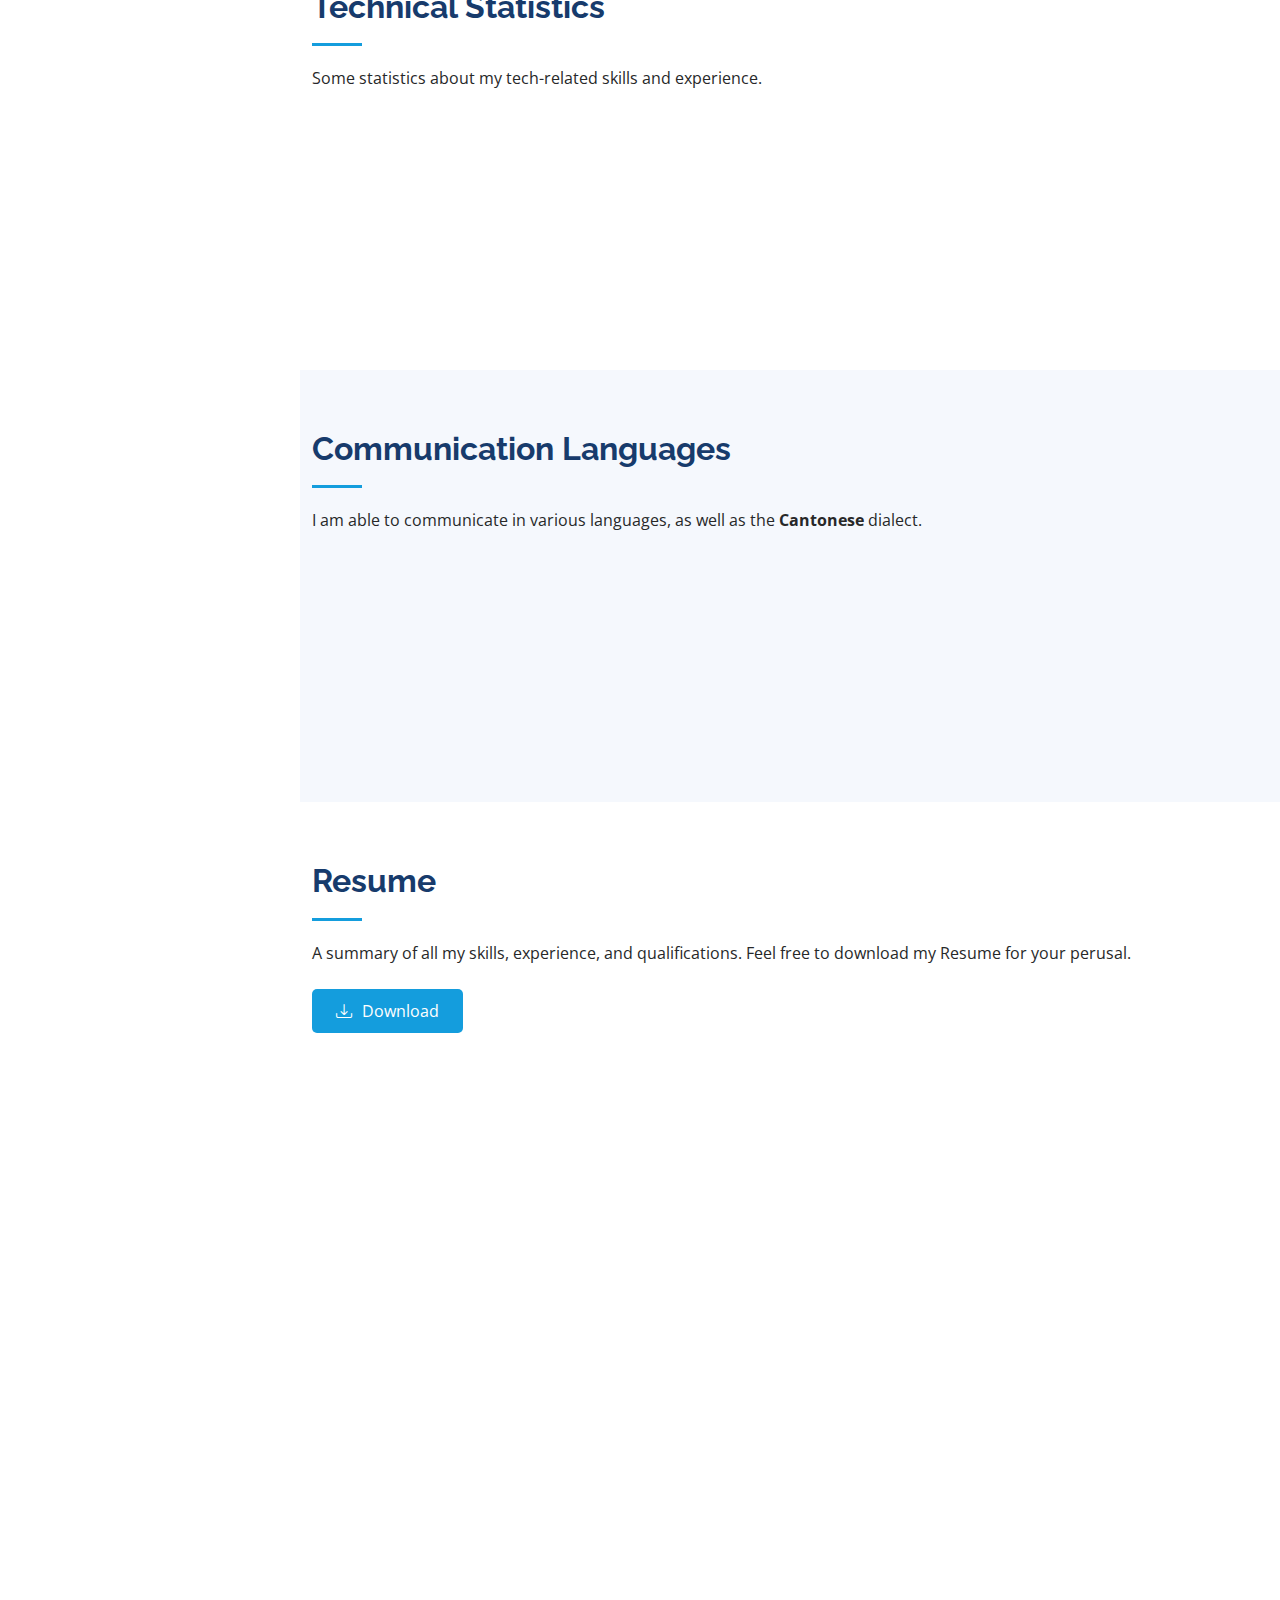
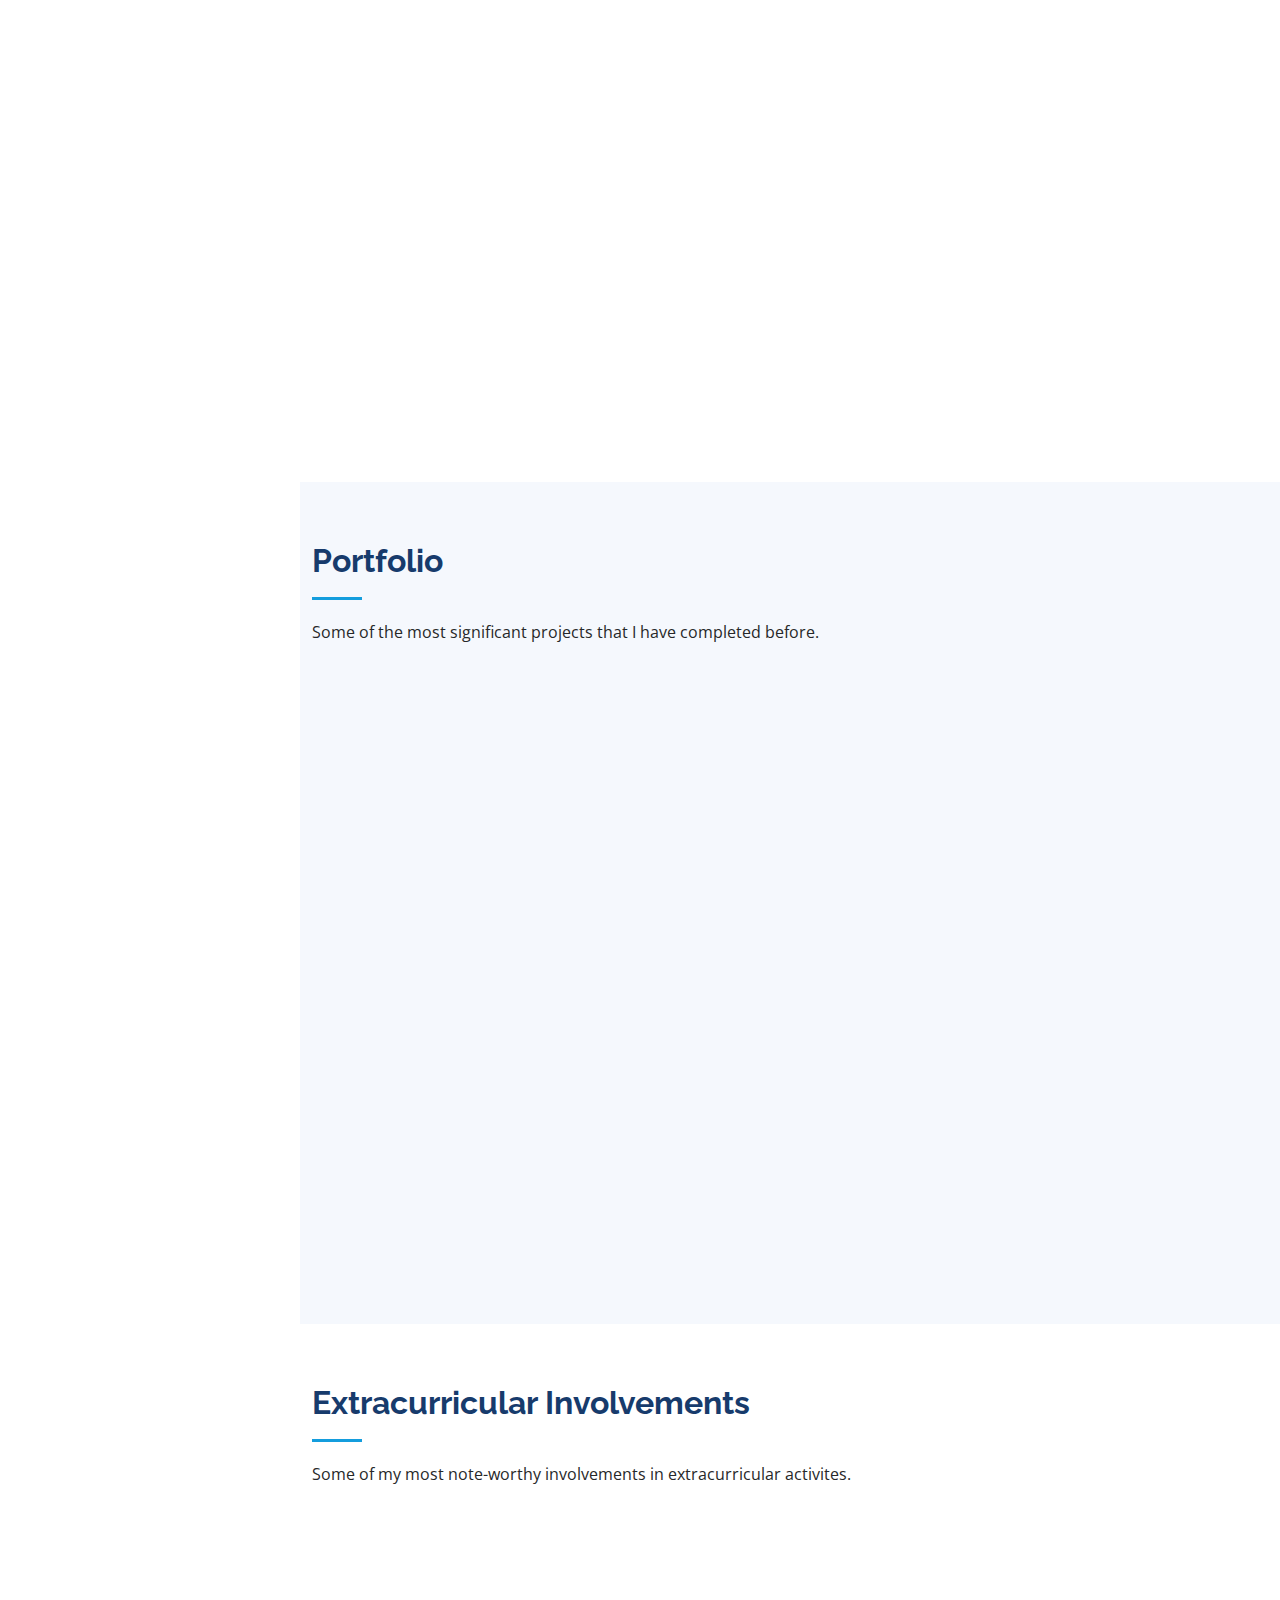
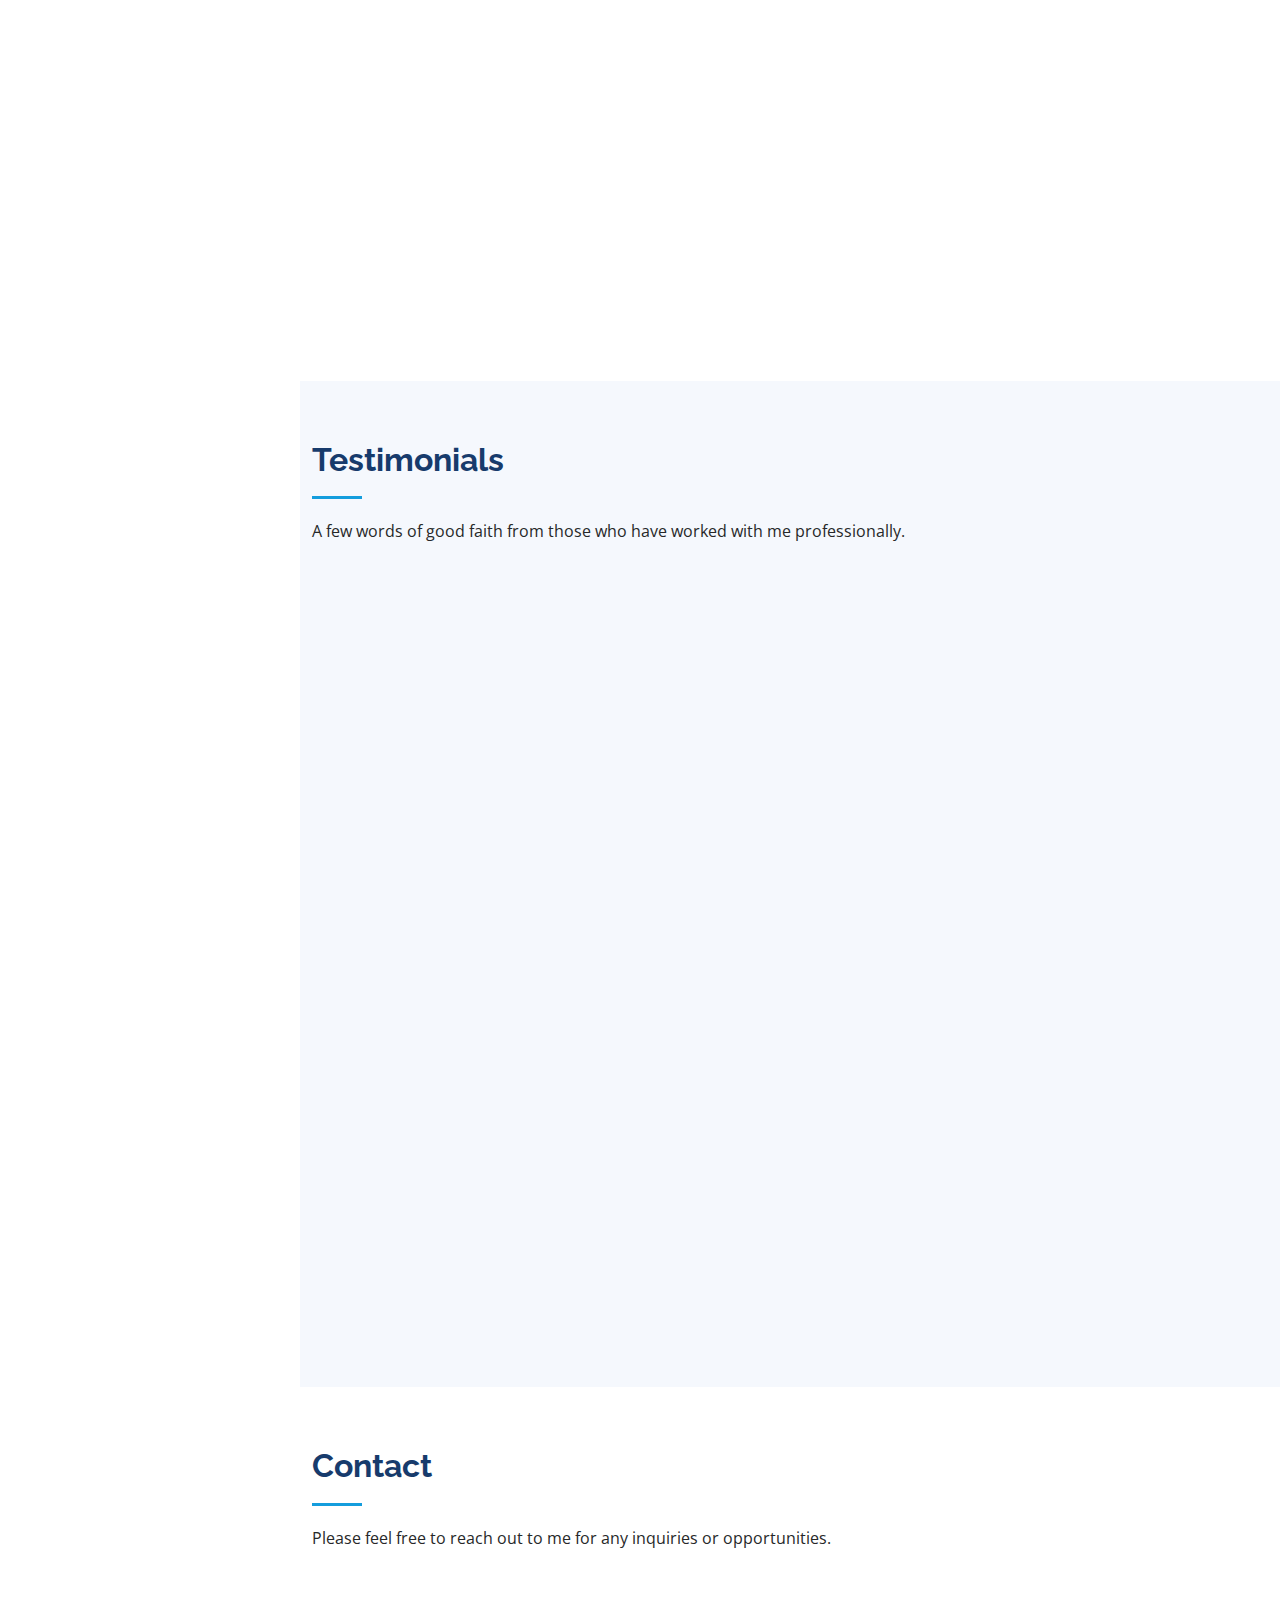
==== commit 72cff355: "arranged portfolio" ====
--- a/index.html
+++ b/index.html
@@ -110,7 +110,8 @@
               <div class="col-lg-6">
                 <ul>
                   <li><i class="bi bi-chevron-right"></i> <strong>Birthday:</strong> <span>13 May 2000</span></li>
-                  <li><i class="bi bi-chevron-right"></i> <strong>Website:</strong> <span><a href="https://clcheong.github.io/my-website/" style="color:inherit">https://clcheong.github.io/my-website/</a></span></li>
+                  <!-- <li><i class="bi bi-chevron-right"></i> <strong>Website:</strong> <span><a href="https://clcheong.github.io/my-website/" style="color:inherit">https://clcheong.github.io/my-website/</a></span></li> -->
+                  <li><i class="bi bi-chevron-right"></i> <strong>Personality:</strong> <span>ISTJ - A</span></li>
                   <li><i class="bi bi-chevron-right"></i> <strong>Phone:</strong> <span>+6012-513 9022</span></li>
                   <li><i class="bi bi-chevron-right"></i> <strong>City:</strong> <span>Subang Jaya, Selangor</span></li>
                 </ul>
@@ -346,101 +347,121 @@
           <div class="col-lg-12 d-flex justify-content-center">
             <ul id="portfolio-flters">
               <li data-filter="*" class="filter-active">All</li>
+              <li data-filter=".filter-web">Web</li>
               <li data-filter=".filter-app">Mobile</li>
               <li data-filter=".filter-card">Desktop</li>
-              <li data-filter=".filter-web">Web</li>
             </ul>
           </div>
         </div>
 
         <div class="row portfolio-container" data-aos="fade-up" data-aos-delay="100">
 
+          <!-- <div class="col-lg-4 col-md-6 portfolio-item filter-app">
+            <div class="portfolio-wrap">
+              <img src="assets/img/portfolio/portfolio-1.jpg" class="img-fluid" alt="">
+              <div class="portfolio-links">
+                <a href="assets/img/portfolio/portfolio-1.jpg" data-gallery="portfolioGallery" class="portfolio-lightbox" title="App 1"><i class="bx bx-plus"></i></a>
+                <a href="./portfolio/portfolio-details.html" title="More Details"><i class="bx bx-link"></i></a>
+              </div>
+            </div>
+          </div> -->
+
+          <div class="col-lg-4 col-md-6 portfolio-item filter-web">
+            <div class="portfolio-wrap">
+              <img src="assets/img/portfolio/bookit-logo.png" class="img-fluid" alt="">
+              <div class="portfolio-links">
+                <a href="assets/img/portfolio/bookit-logo.png" data-gallery="portfolioGallery" class="portfolio-lightbox" title="BookIt! Badminton Court Reservation System"><i class="bx bx-plus"></i></a>
+                <a href="./portfolio/portfolio-details.html" title="More Details"><i class="bx bx-link"></i></a>
+              </div>
+            </div>
+          </div>
+
+          <!-- <div class="col-lg-4 col-md-6 portfolio-item filter-app">
+            <div class="portfolio-wrap">
+              <img src="assets/img/portfolio/portfolio-3.jpg" class="img-fluid" alt="">
+              <div class="portfolio-links">
+                <a href="assets/img/portfolio/portfolio-3.jpg" data-gallery="portfolioGallery" class="portfolio-lightbox" title="App 2"><i class="bx bx-plus"></i></a>
+                <a href="./portfolio/portfolio-details.html" title="More Details"><i class="bx bx-link"></i></a>
+              </div>
+            </div>
+          </div> -->
+
+          <!-- <div class="col-lg-4 col-md-6 portfolio-item filter-card">
+            <div class="portfolio-wrap">
+              <img src="assets/img/portfolio/portfolio-4.jpg" class="img-fluid" alt="">
+              <div class="portfolio-links">
+                <a href="assets/img/portfolio/portfolio-4.jpg" data-gallery="portfolioGallery" class="portfolio-lightbox" title="Card 2"><i class="bx bx-plus"></i></a>
+                <a href="./portfolio/portfolio-details.html" title="More Details"><i class="bx bx-link"></i></a>
+              </div>
+            </div>
+          </div> -->
+
+          <div class="col-lg-4 col-md-6 portfolio-item filter-web">
+            <div class="portfolio-wrap">
+              <img src="assets/img/portfolio/PharmOnlineLogo.png" class="img-fluid" alt="">
+              <div class="portfolio-links">
+                <a href="assets/img/portfolio/PharmOnlineLogo.png" data-gallery="portfolioGallery" class="portfolio-lightbox" title="PharmOnline: Pharmacy E-Commerce & Inventory System."><i class="bx bx-plus"></i></a>
+                <a href="./portfolio/portfolio-details.html" title="More Details"><i class="bx bx-link"></i></a>
+              </div>
+            </div>
+          </div>
+
+          <!-- <div class="col-lg-4 col-md-6 portfolio-item filter-app">
+            <div class="portfolio-wrap">
+              <img src="assets/img/portfolio/portfolio-6.jpg" class="img-fluid" alt="">
+              <div class="portfolio-links">
+                <a href="assets/img/portfolio/portfolio-6.jpg" data-gallery="portfolioGallery" class="portfolio-lightbox" title="App 3"><i class="bx bx-plus"></i></a>
+                <a href="./portfolio/portfolio-details.html" title="More Details"><i class="bx bx-link"></i></a>
+              </div>
+            </div>
+          </div> -->
+
+          <!-- <div class="col-lg-4 col-md-6 portfolio-item filter-card">
+            <div class="portfolio-wrap">
+              <img src="assets/img/portfolio/portfolio-7.jpg" class="img-fluid" alt="">
+              <div class="portfolio-links">
+                <a href="assets/img/portfolio/portfolio-7.jpg" data-gallery="portfolioGallery" class="portfolio-lightbox" title="Card 1"><i class="bx bx-plus"></i></a>
+                <a href="./portfolio/portfolio-details.html" title="More Details"><i class="bx bx-link"></i></a>
+              </div>
+            </div>
+          </div> -->
+
+          <!-- <div class="col-lg-4 col-md-6 portfolio-item filter-card">
+            <div class="portfolio-wrap">
+              <img src="assets/img/portfolio/portfolio-8.jpg" class="img-fluid" alt="">
+              <div class="portfolio-links">
+                <a href="assets/img/portfolio/portfolio-8.jpg" data-gallery="portfolioGallery" class="portfolio-lightbox" title="Card 3"><i class="bx bx-plus"></i></a>
+                <a href="./portfolio/portfolio-details.html" title="More Details"><i class="bx bx-link"></i></a>
+              </div>
+            </div>
+          </div> -->
+
+          <div class="col-lg-4 col-md-6 portfolio-item filter-web">
+            <div class="portfolio-wrap">
+              <img src="assets/img/portfolio/cf-tomorrow.png" class="img-fluid" alt="">
+              <div class="portfolio-links">
+                <a href="assets/img/portfolio/cf-tomorrow.png" data-gallery="portfolioGallery" class="portfolio-lightbox" title="CF Tomorrow: Carbon Footprint Tracker"><i class="bx bx-plus"></i></a>
+                <a href="./portfolio/portfolio-details.html" title="More Details"><i class="bx bx-link"></i></a>
+              </div>
+            </div>
+          </div>
+
+          <div class="col-lg-4 col-md-6 portfolio-item filter-card">
+            <div class="portfolio-wrap">
+              <img src="assets/img/portfolio/coming-soon.jpg" class="img-fluid" alt="">
+              <div class="portfolio-links">
+                <a href="assets/img/portfolio/coming-soon.jpg" data-gallery="portfolioGallery" class="portfolio-lightbox" title="No Desktop Projects Yet"><i class="bx bx-plus"></i></a>
+                <a href="#portfolio" title="More Details" onclick="comingSoon();"><i class="bx bx-link"></i></a>
+              </div>
+            </div>
+          </div>
+
           <div class="col-lg-4 col-md-6 portfolio-item filter-app">
             <div class="portfolio-wrap">
-              <img src="assets/img/portfolio/portfolio-1.jpg" class="img-fluid" alt="">
-              <div class="portfolio-links">
-                <a href="assets/img/portfolio/portfolio-1.jpg" data-gallery="portfolioGallery" class="portfolio-lightbox" title="App 1"><i class="bx bx-plus"></i></a>
-                <a href="./portfolio/portfolio-details.html" title="More Details"><i class="bx bx-link"></i></a>
-              </div>
-            </div>
-          </div>
-
-          <div class="col-lg-4 col-md-6 portfolio-item filter-web">
-            <div class="portfolio-wrap">
-              <img src="assets/img/portfolio/portfolio-2.jpg" class="img-fluid" alt="">
-              <div class="portfolio-links">
-                <a href="assets/img/portfolio/portfolio-2.jpg" data-gallery="portfolioGallery" class="portfolio-lightbox" title="Web 3"><i class="bx bx-plus"></i></a>
-                <a href="./portfolio/portfolio-details.html" title="More Details"><i class="bx bx-link"></i></a>
-              </div>
-            </div>
-          </div>
-
-          <div class="col-lg-4 col-md-6 portfolio-item filter-app">
-            <div class="portfolio-wrap">
-              <img src="assets/img/portfolio/portfolio-3.jpg" class="img-fluid" alt="">
-              <div class="portfolio-links">
-                <a href="assets/img/portfolio/portfolio-3.jpg" data-gallery="portfolioGallery" class="portfolio-lightbox" title="App 2"><i class="bx bx-plus"></i></a>
-                <a href="./portfolio/portfolio-details.html" title="More Details"><i class="bx bx-link"></i></a>
-              </div>
-            </div>
-          </div>
-
-          <div class="col-lg-4 col-md-6 portfolio-item filter-card">
-            <div class="portfolio-wrap">
-              <img src="assets/img/portfolio/portfolio-4.jpg" class="img-fluid" alt="">
-              <div class="portfolio-links">
-                <a href="assets/img/portfolio/portfolio-4.jpg" data-gallery="portfolioGallery" class="portfolio-lightbox" title="Card 2"><i class="bx bx-plus"></i></a>
-                <a href="./portfolio/portfolio-details.html" title="More Details"><i class="bx bx-link"></i></a>
-              </div>
-            </div>
-          </div>
-
-          <div class="col-lg-4 col-md-6 portfolio-item filter-web">
-            <div class="portfolio-wrap">
-              <img src="assets/img/portfolio/portfolio-5.jpg" class="img-fluid" alt="">
-              <div class="portfolio-links">
-                <a href="assets/img/portfolio/portfolio-5.jpg" data-gallery="portfolioGallery" class="portfolio-lightbox" title="Web 2"><i class="bx bx-plus"></i></a>
-                <a href="./portfolio/portfolio-details.html" title="More Details"><i class="bx bx-link"></i></a>
-              </div>
-            </div>
-          </div>
-
-          <div class="col-lg-4 col-md-6 portfolio-item filter-app">
-            <div class="portfolio-wrap">
-              <img src="assets/img/portfolio/portfolio-6.jpg" class="img-fluid" alt="">
-              <div class="portfolio-links">
-                <a href="assets/img/portfolio/portfolio-6.jpg" data-gallery="portfolioGallery" class="portfolio-lightbox" title="App 3"><i class="bx bx-plus"></i></a>
-                <a href="./portfolio/portfolio-details.html" title="More Details"><i class="bx bx-link"></i></a>
-              </div>
-            </div>
-          </div>
-
-          <div class="col-lg-4 col-md-6 portfolio-item filter-card">
-            <div class="portfolio-wrap">
-              <img src="assets/img/portfolio/portfolio-7.jpg" class="img-fluid" alt="">
-              <div class="portfolio-links">
-                <a href="assets/img/portfolio/portfolio-7.jpg" data-gallery="portfolioGallery" class="portfolio-lightbox" title="Card 1"><i class="bx bx-plus"></i></a>
-                <a href="./portfolio/portfolio-details.html" title="More Details"><i class="bx bx-link"></i></a>
-              </div>
-            </div>
-          </div>
-
-          <div class="col-lg-4 col-md-6 portfolio-item filter-card">
-            <div class="portfolio-wrap">
-              <img src="assets/img/portfolio/portfolio-8.jpg" class="img-fluid" alt="">
-              <div class="portfolio-links">
-                <a href="assets/img/portfolio/portfolio-8.jpg" data-gallery="portfolioGallery" class="portfolio-lightbox" title="Card 3"><i class="bx bx-plus"></i></a>
-                <a href="./portfolio/portfolio-details.html" title="More Details"><i class="bx bx-link"></i></a>
-              </div>
-            </div>
-          </div>
-
-          <div class="col-lg-4 col-md-6 portfolio-item filter-web">
-            <div class="portfolio-wrap">
-              <img src="assets/img/portfolio/portfolio-9.jpg" class="img-fluid" alt="">
-              <div class="portfolio-links">
-                <a href="assets/img/portfolio/portfolio-9.jpg" data-gallery="portfolioGallery" class="portfolio-lightbox" title="Web 3"><i class="bx bx-plus"></i></a>
-                <a href="./portfolio/portfolio-details.html" title="More Details"><i class="bx bx-link"></i></a>
+              <img src="assets/img/portfolio/coming-soon.jpg" class="img-fluid" alt="">
+              <div class="portfolio-links">
+                <a href="assets/img/portfolio/coming-soon.jpg" data-gallery="portfolioGallery" class="portfolio-lightbox" title="UTM HYB Club Management System"><i class="bx bx-plus"></i></a>
+                <a href="#portfolio" title="More Details" onclick="comingSoon();"><i class="bx bx-link"></i></a>
               </div>
             </div>
           </div>
@@ -710,4 +731,13 @@
 
 </body>
 
+
+<script>
+
+  function comingSoon(){
+    alert('Project is not completed yet.');
+  }
+
+</script>
+
 </html>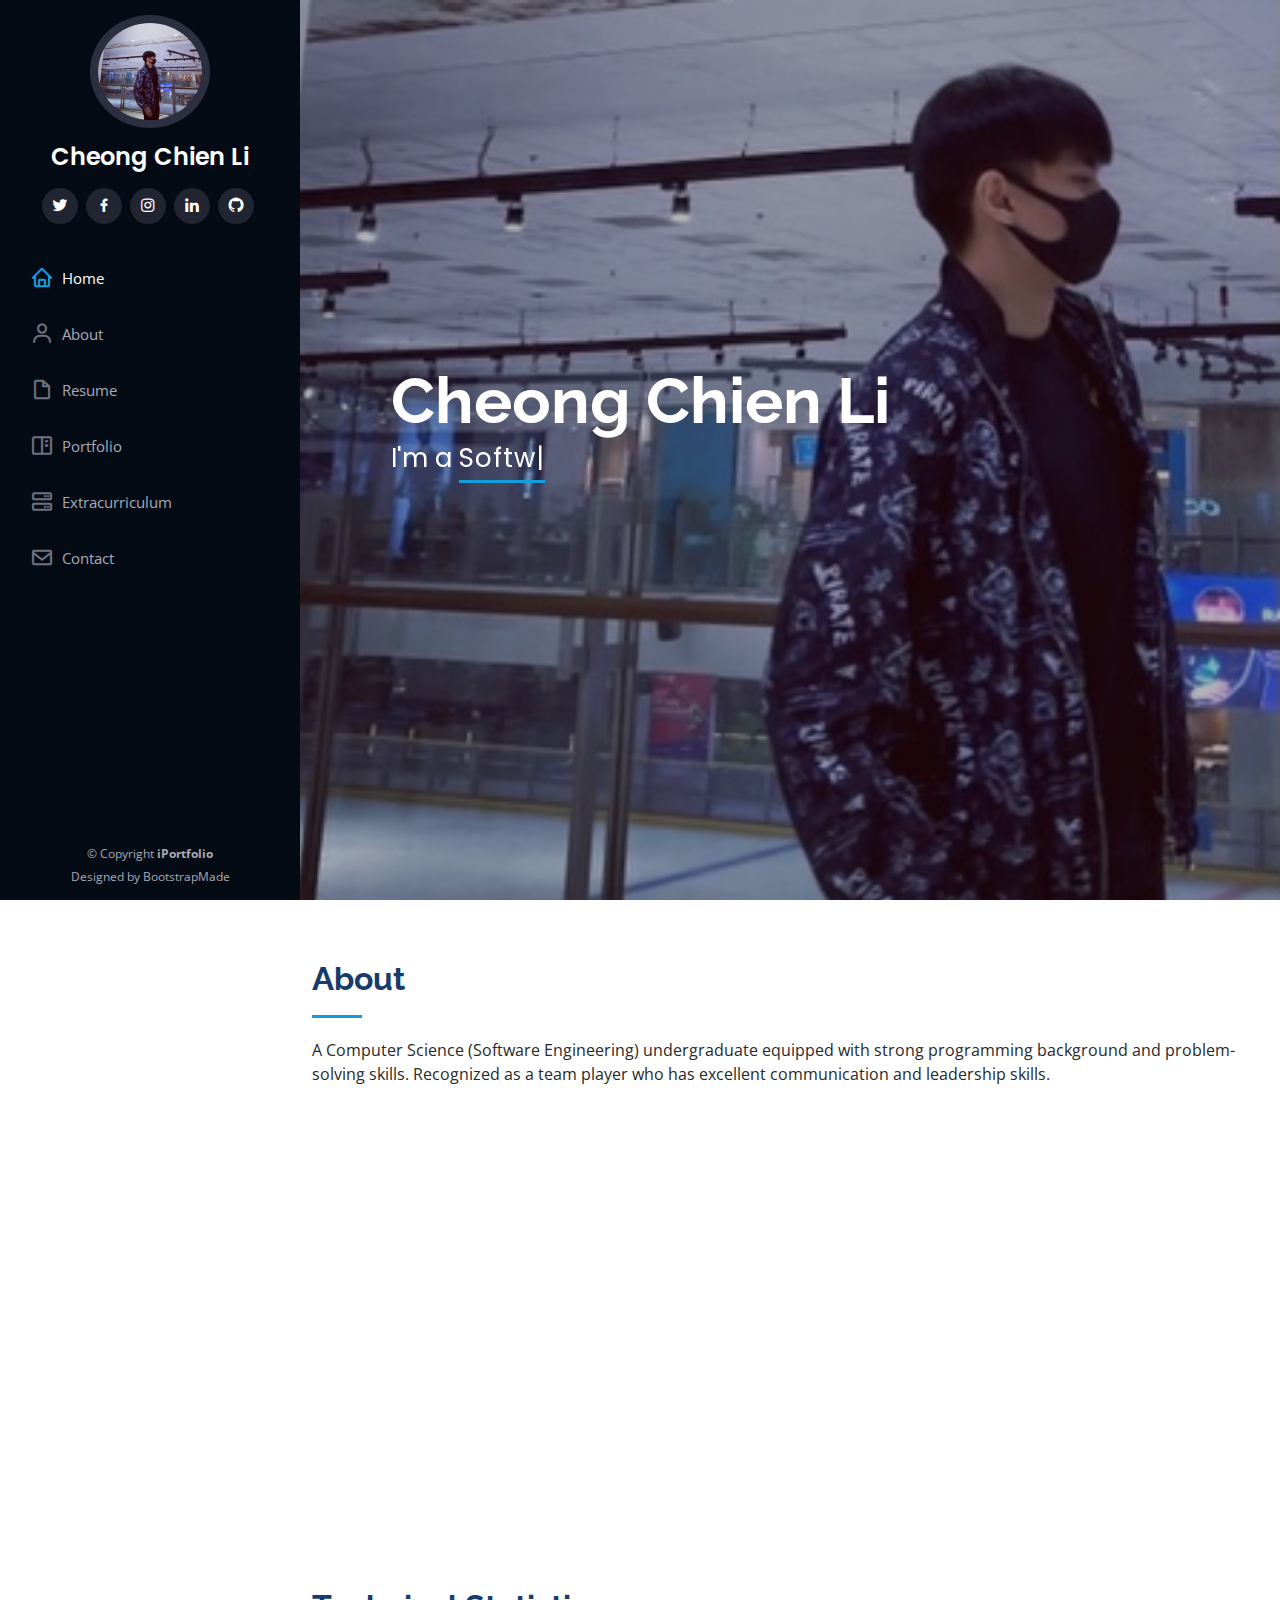
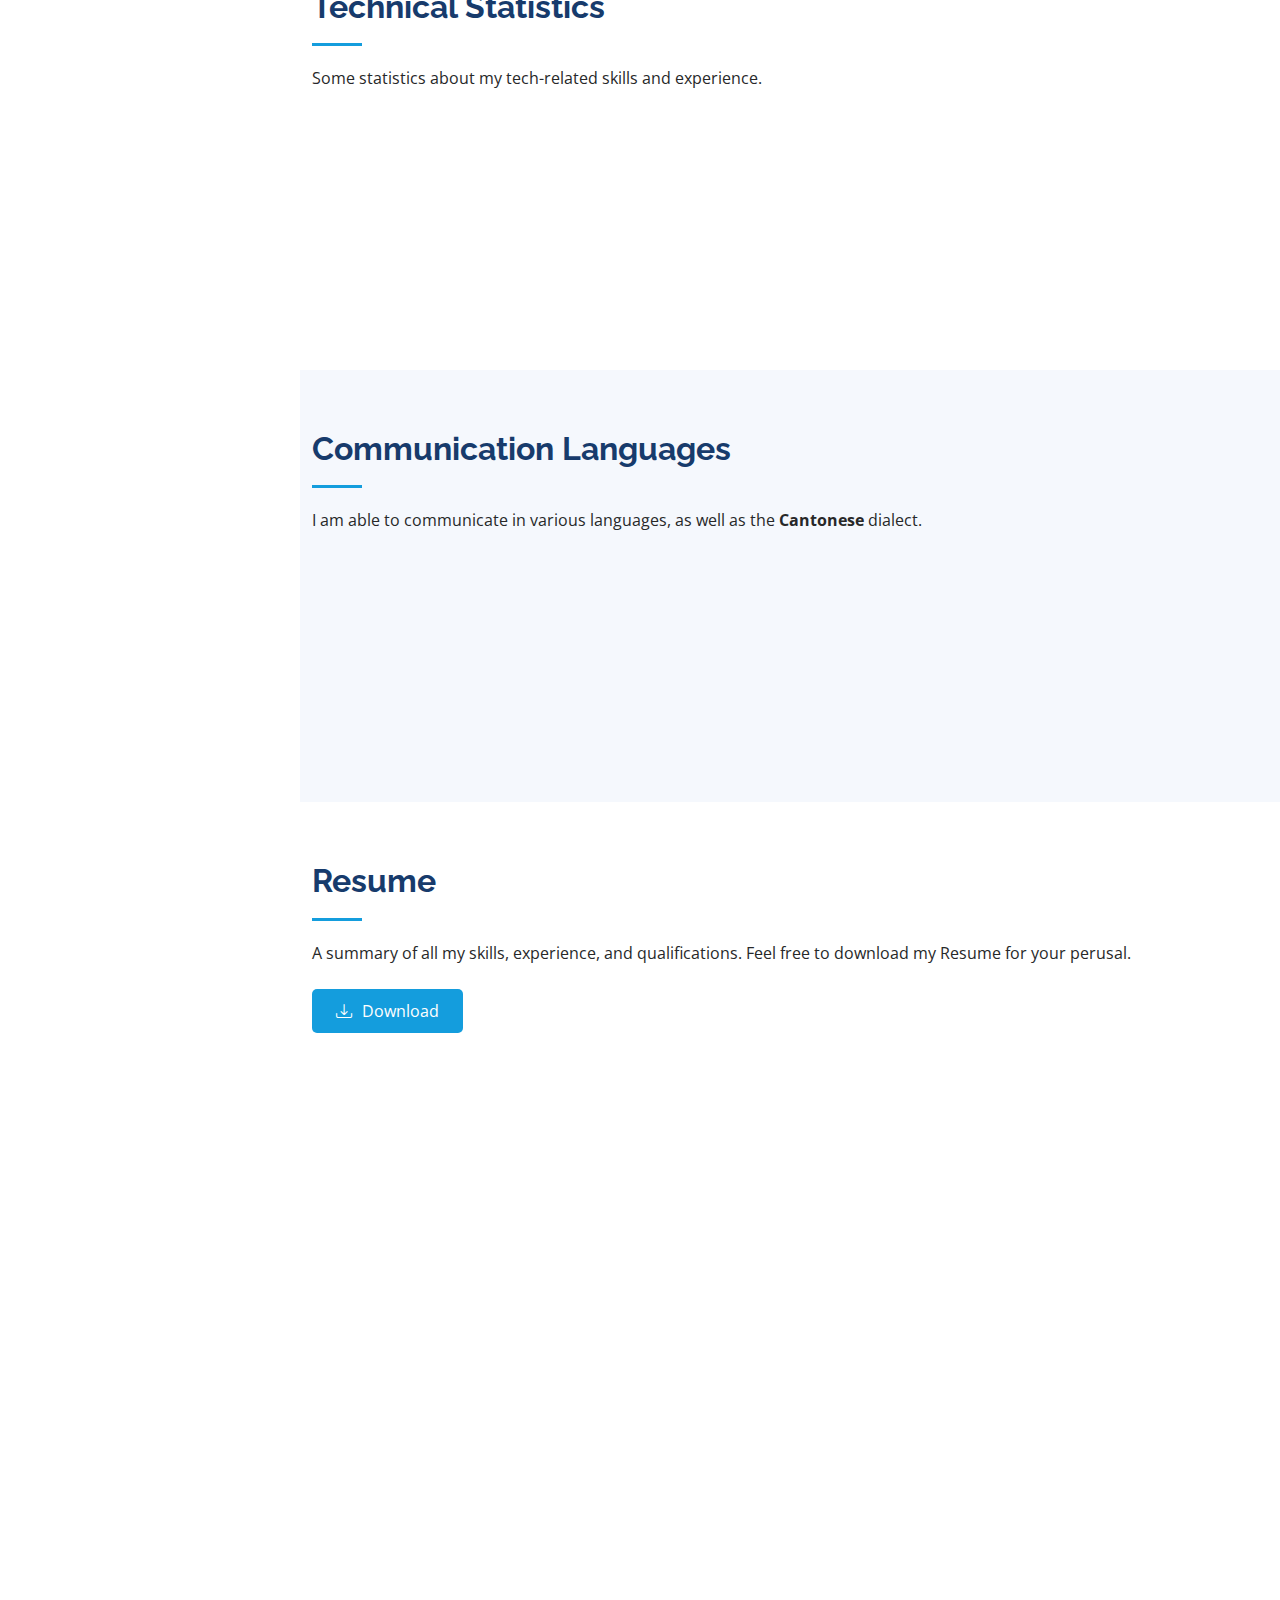
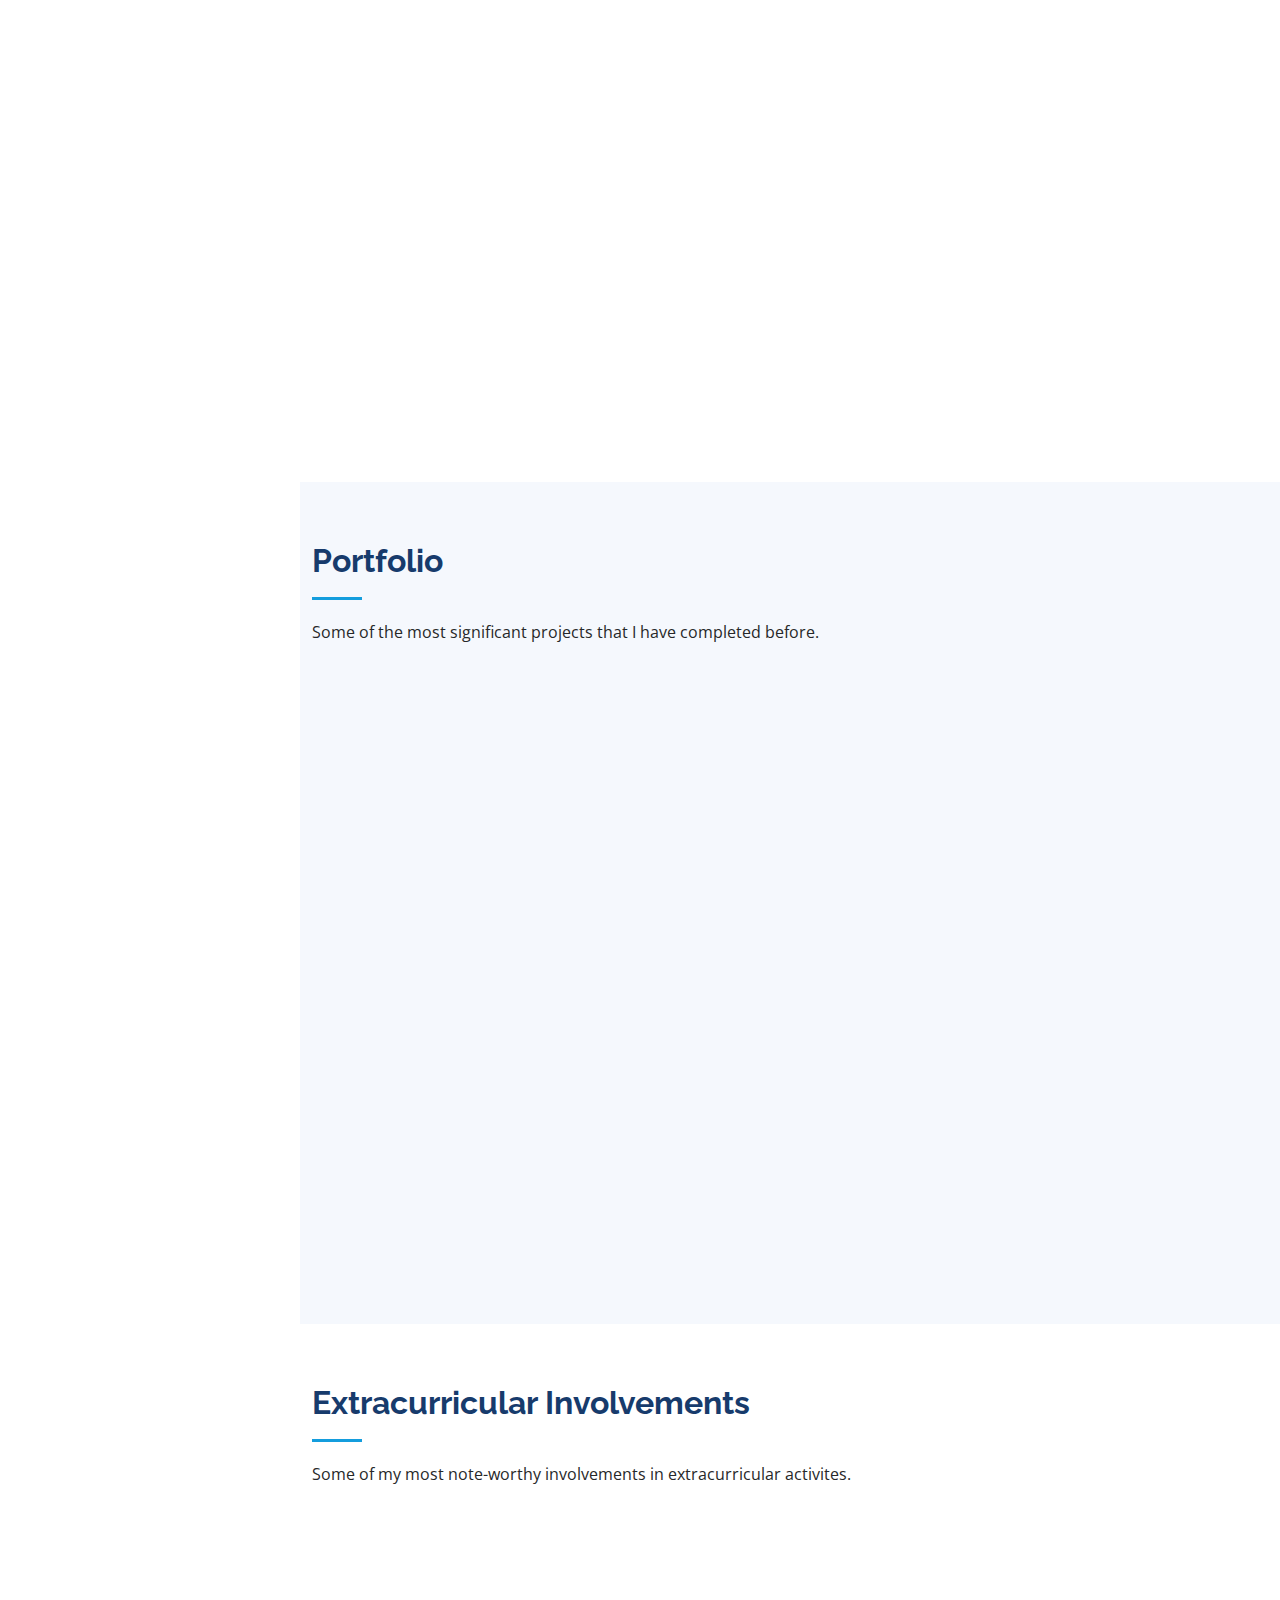
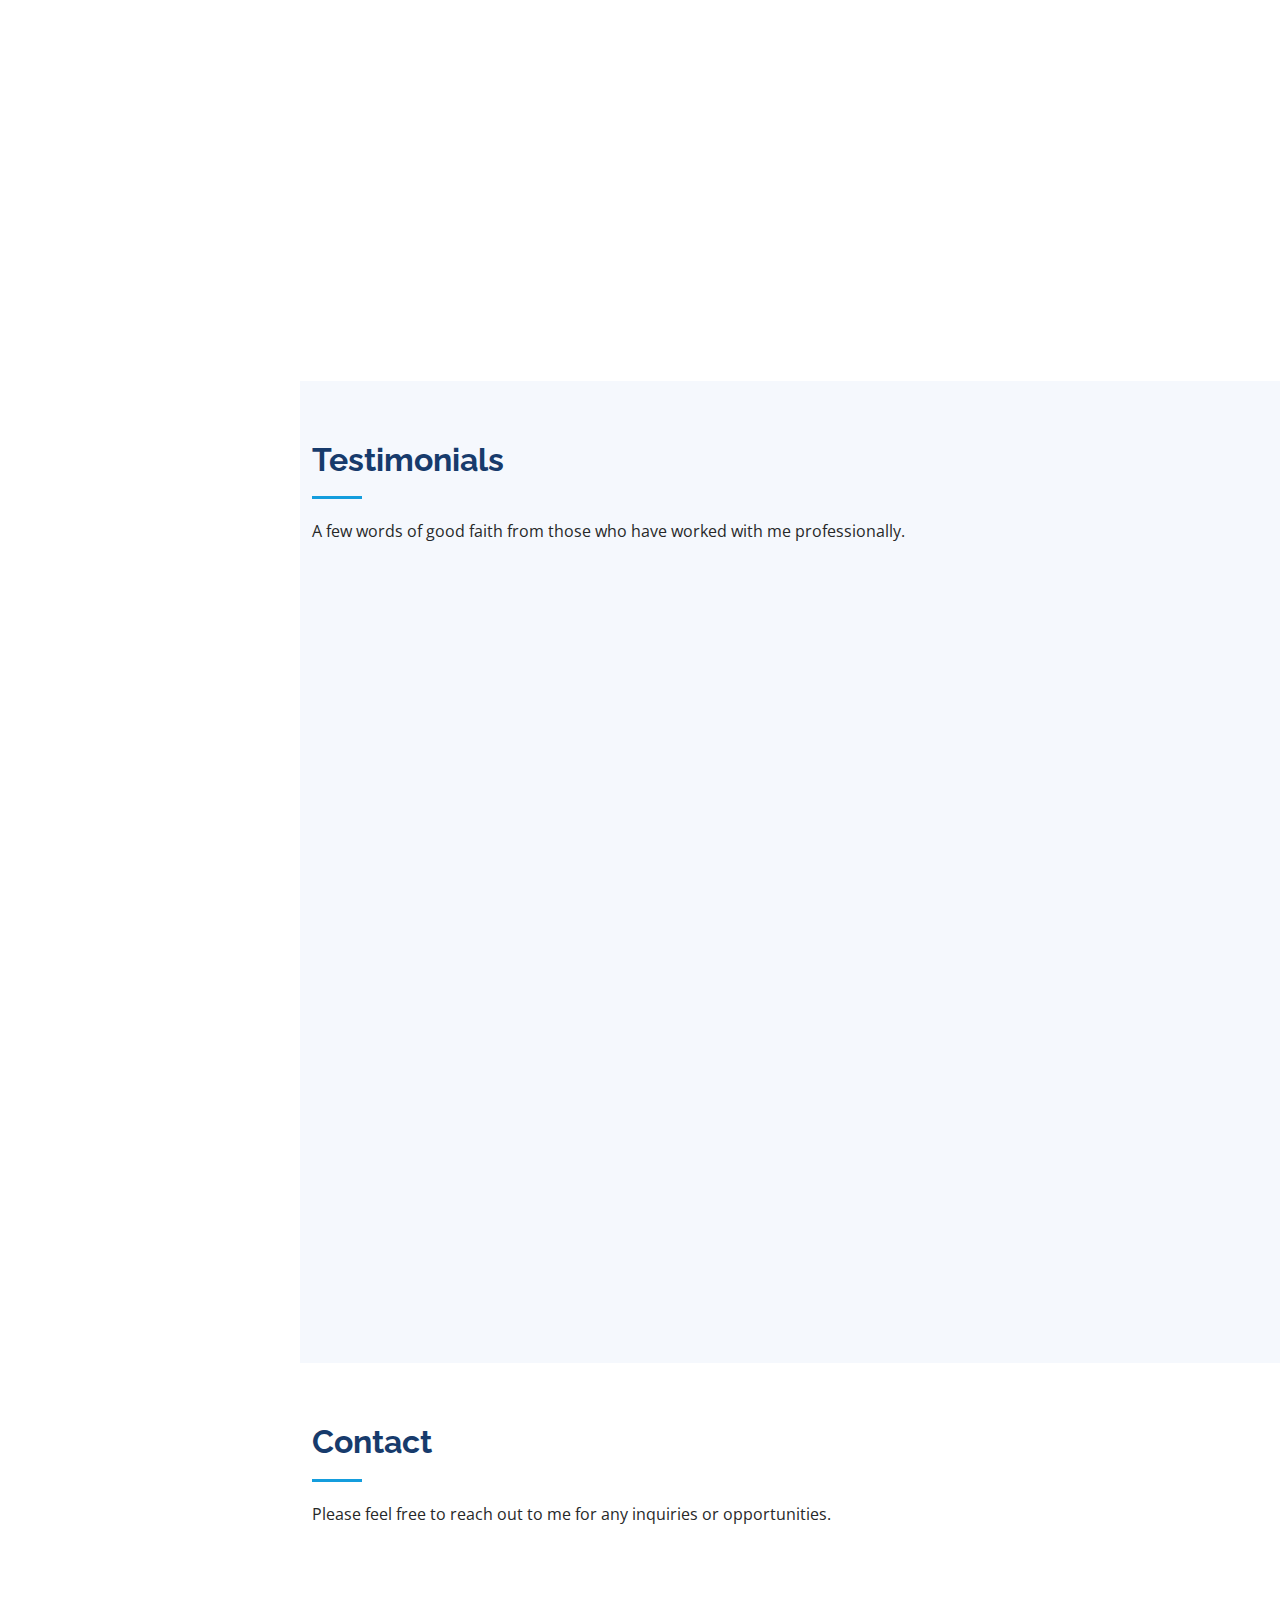
==== commit e25f78e4: "completed project!" ====
--- a/index.html
+++ b/index.html
@@ -371,7 +371,7 @@
               <img src="assets/img/portfolio/bookit-logo.png" class="img-fluid" alt="">
               <div class="portfolio-links">
                 <a href="assets/img/portfolio/bookit-logo.png" data-gallery="portfolioGallery" class="portfolio-lightbox" title="BookIt! Badminton Court Reservation System"><i class="bx bx-plus"></i></a>
-                <a href="./portfolio/portfolio-details.html" title="More Details"><i class="bx bx-link"></i></a>
+                <a href="./portfolio/bookit.html" title="More Details"><i class="bx bx-link"></i></a>
               </div>
             </div>
           </div>
@@ -401,7 +401,7 @@
               <img src="assets/img/portfolio/PharmOnlineLogo.png" class="img-fluid" alt="">
               <div class="portfolio-links">
                 <a href="assets/img/portfolio/PharmOnlineLogo.png" data-gallery="portfolioGallery" class="portfolio-lightbox" title="PharmOnline: Pharmacy E-Commerce & Inventory System."><i class="bx bx-plus"></i></a>
-                <a href="./portfolio/portfolio-details.html" title="More Details"><i class="bx bx-link"></i></a>
+                <a href="./portfolio/pharmOnline.html" title="More Details"><i class="bx bx-link"></i></a>
               </div>
             </div>
           </div>
@@ -441,7 +441,7 @@
               <img src="assets/img/portfolio/cf-tomorrow.png" class="img-fluid" alt="">
               <div class="portfolio-links">
                 <a href="assets/img/portfolio/cf-tomorrow.png" data-gallery="portfolioGallery" class="portfolio-lightbox" title="CF Tomorrow: Carbon Footprint Tracker"><i class="bx bx-plus"></i></a>
-                <a href="./portfolio/portfolio-details.html" title="More Details"><i class="bx bx-link"></i></a>
+                <a href="./portfolio/cfTomorrow.html" title="More Details"><i class="bx bx-link"></i></a>
               </div>
             </div>
           </div>
@@ -578,9 +578,9 @@
               <div class="testimonial-item" data-aos="fade-up" data-aos-delay="200">
                 <p>
                   <i class="bx bxs-quote-alt-left quote-icon-left"></i>
-                  In my opinion and previous working experience with Chien Li, i would describe him as a goal-motivated person. He always plan things ahead and gets things done within period and never procrastinate. 
-                  He is a great team leader as well, he is dedicated to his work and always know when to priorotize. As the saying goes, work hard play hard, he is not just being a "nerd" by doing well in his study 
-                  but also his sports. From what i know, he is an excellent badminton and basketball player that i always enjoyed playing with. He is funny, responsible and sociable. As conclusion, he is one of a kind!                
+                  In my opinion and previous experience working with Chien Li, I would describe him as a goal-oriented person. He always plan things ahead to get things done within the deadline and never procrastinate. 
+                  He is a great team leader as well, he is dedicated to his work and always know what to priorotize. As the saying goes, work hard play hard, he is not just a "nerd" by doing well in studies 
+                  but also sports. From what I know, he is an excellent badminton and basketball player that I always enjoy playing with. He is funny, responsible and sociable. As a conclusion, he is one of a kind!                
                   <i class="bx bxs-quote-alt-right quote-icon-right"></i>
                 </p>
                 <img src="assets/img/testimonials/kaijie.png" class="testimonial-img" alt="">
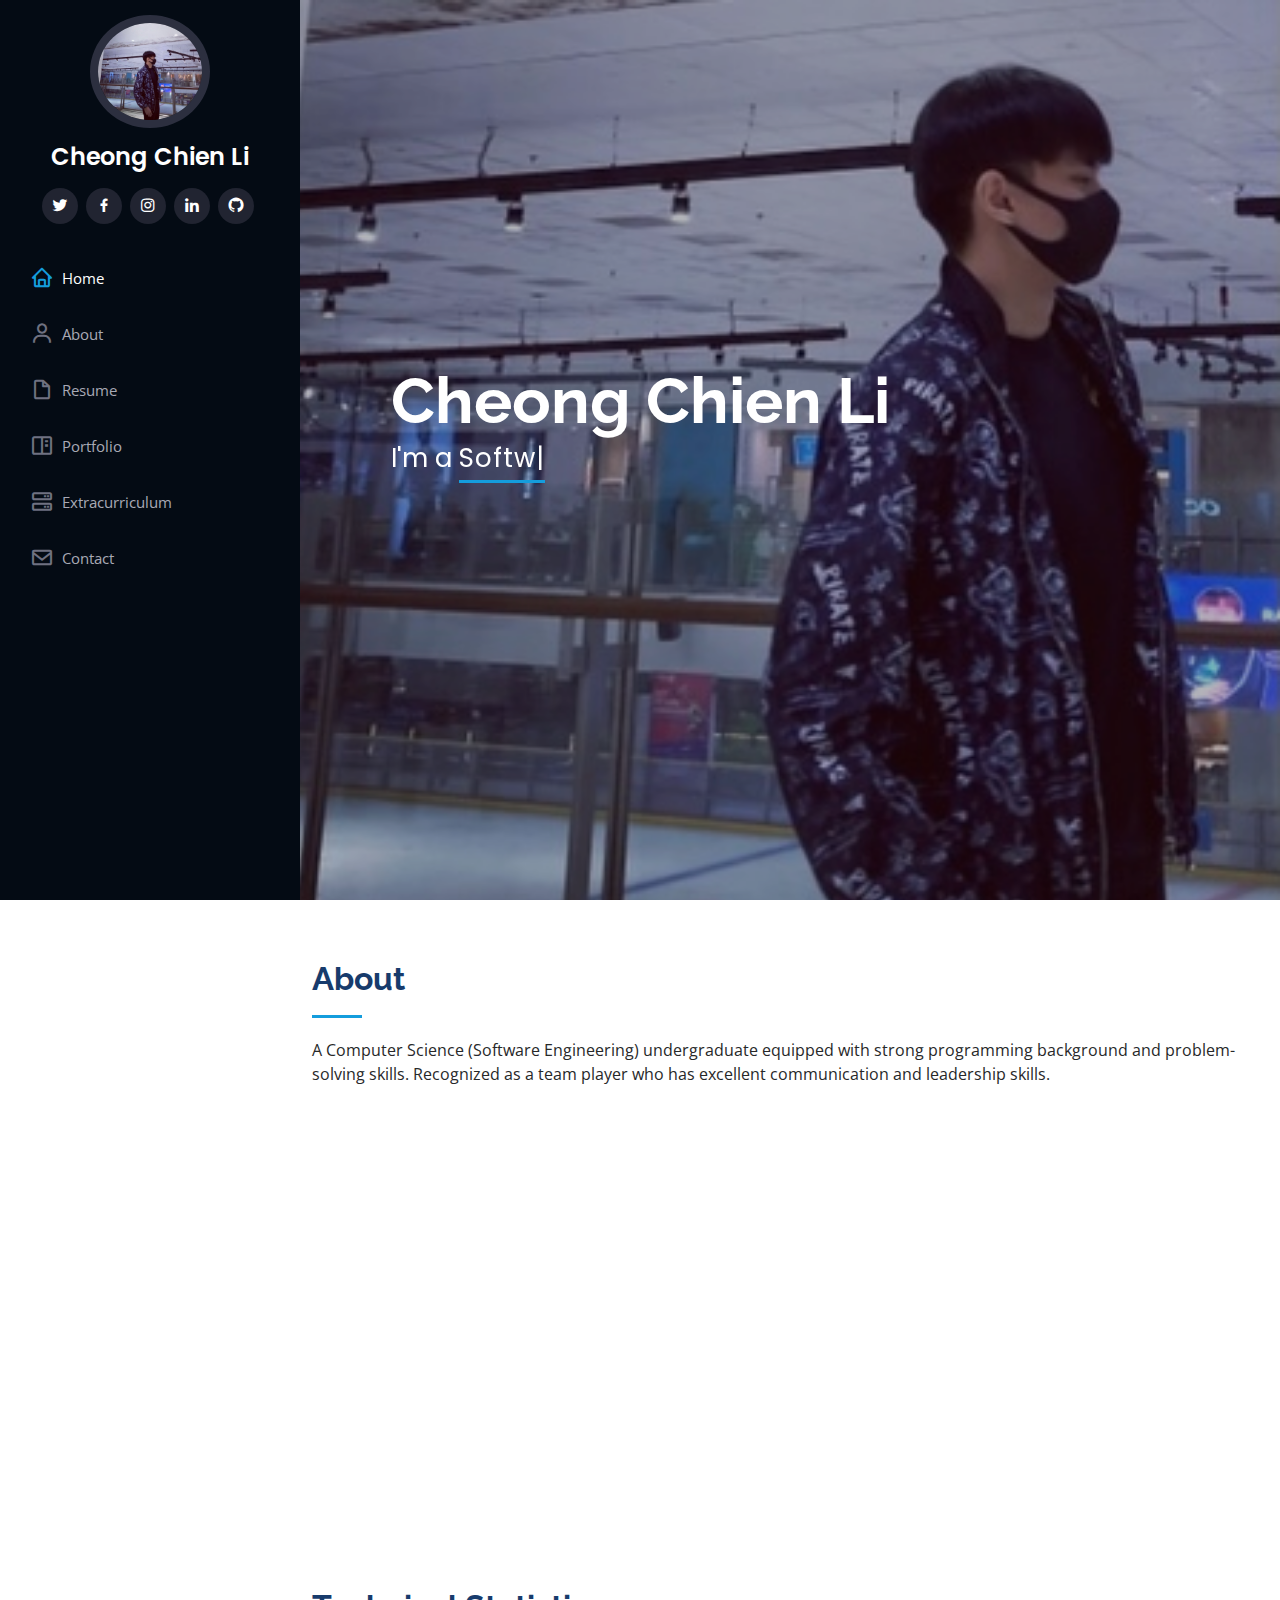
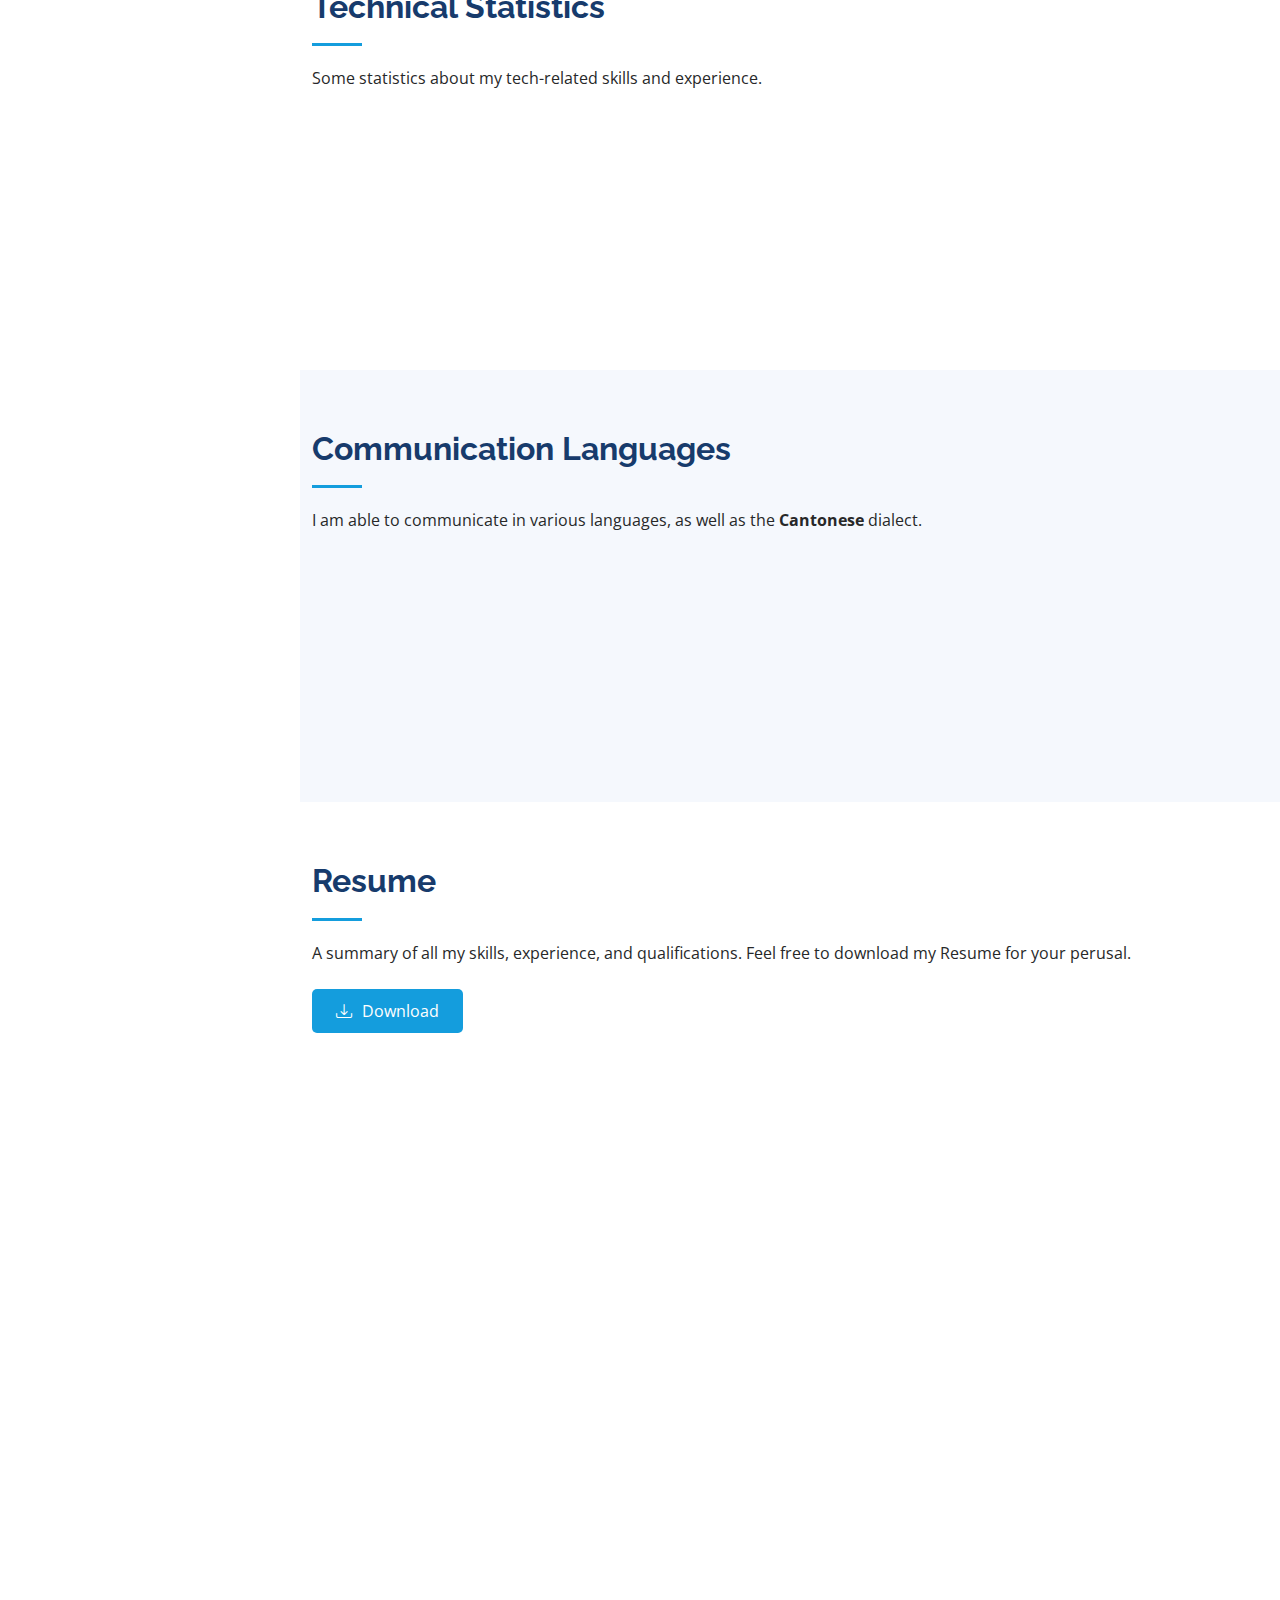
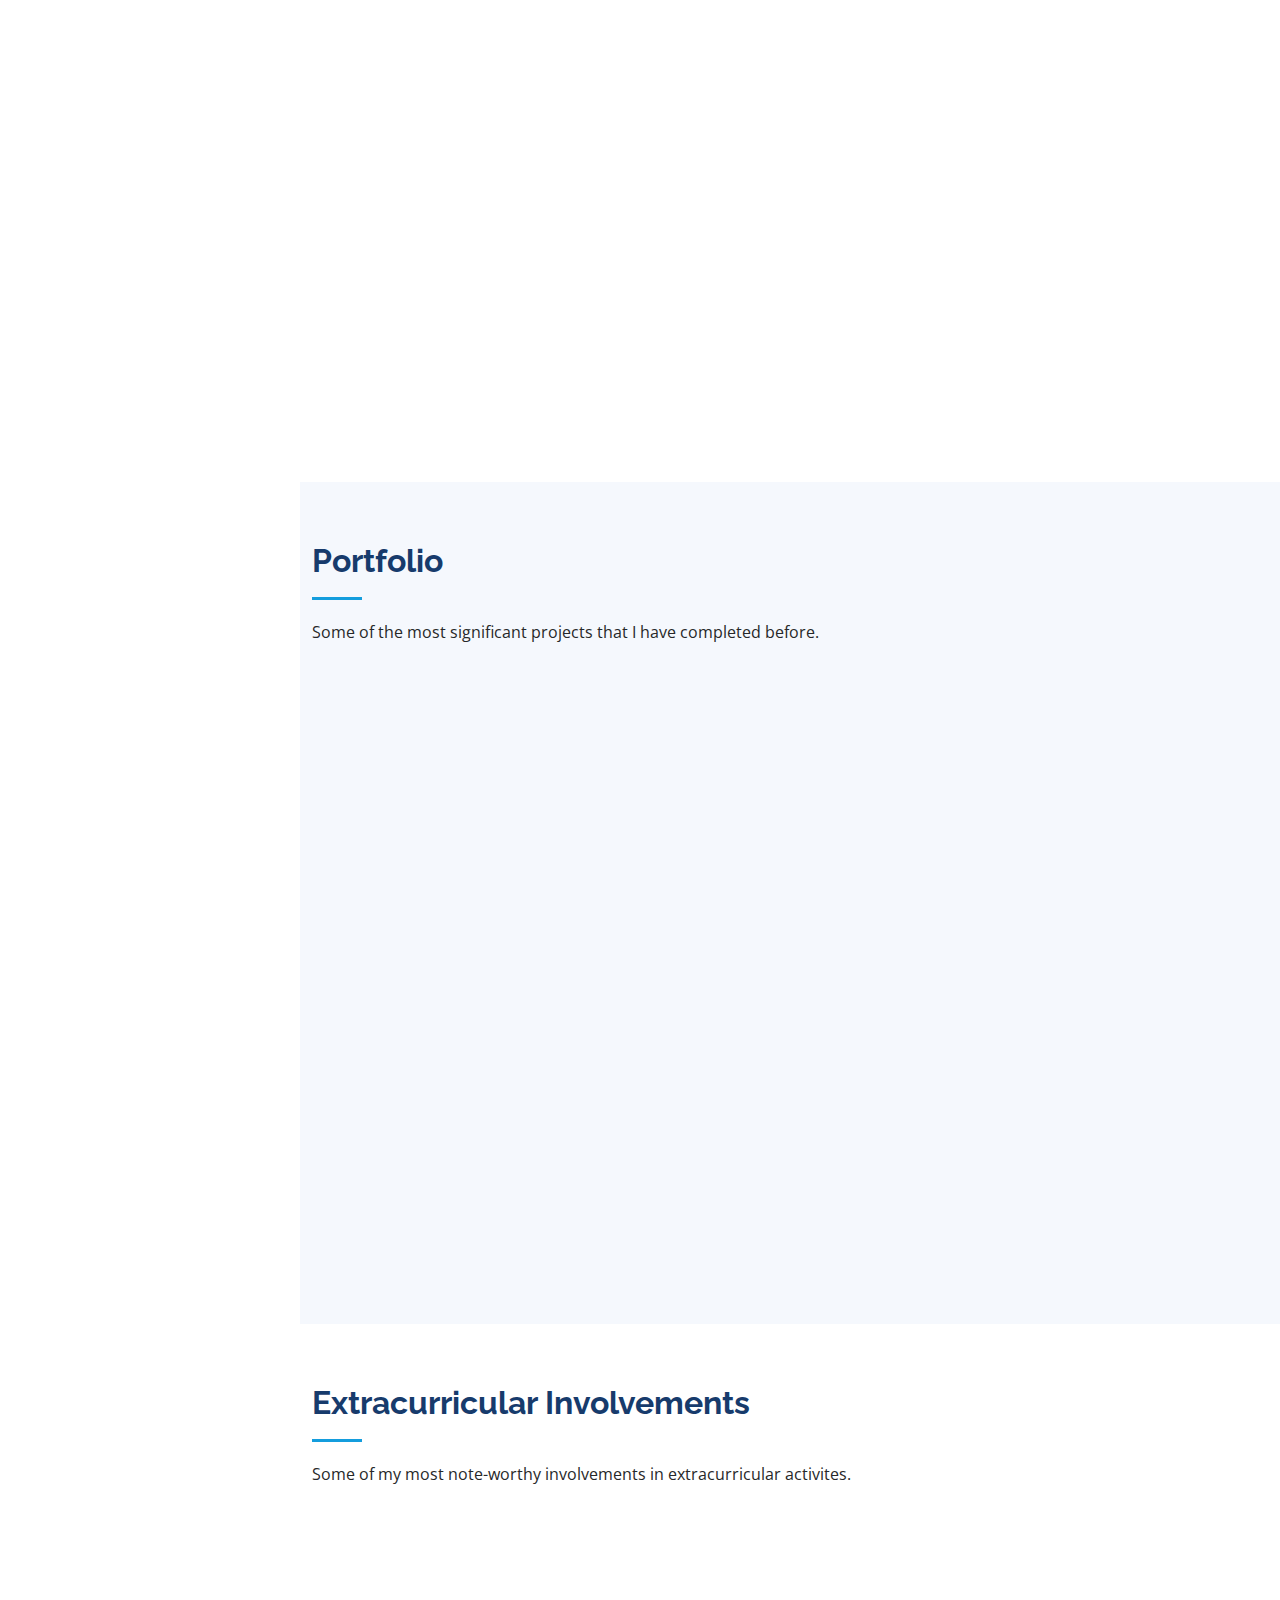
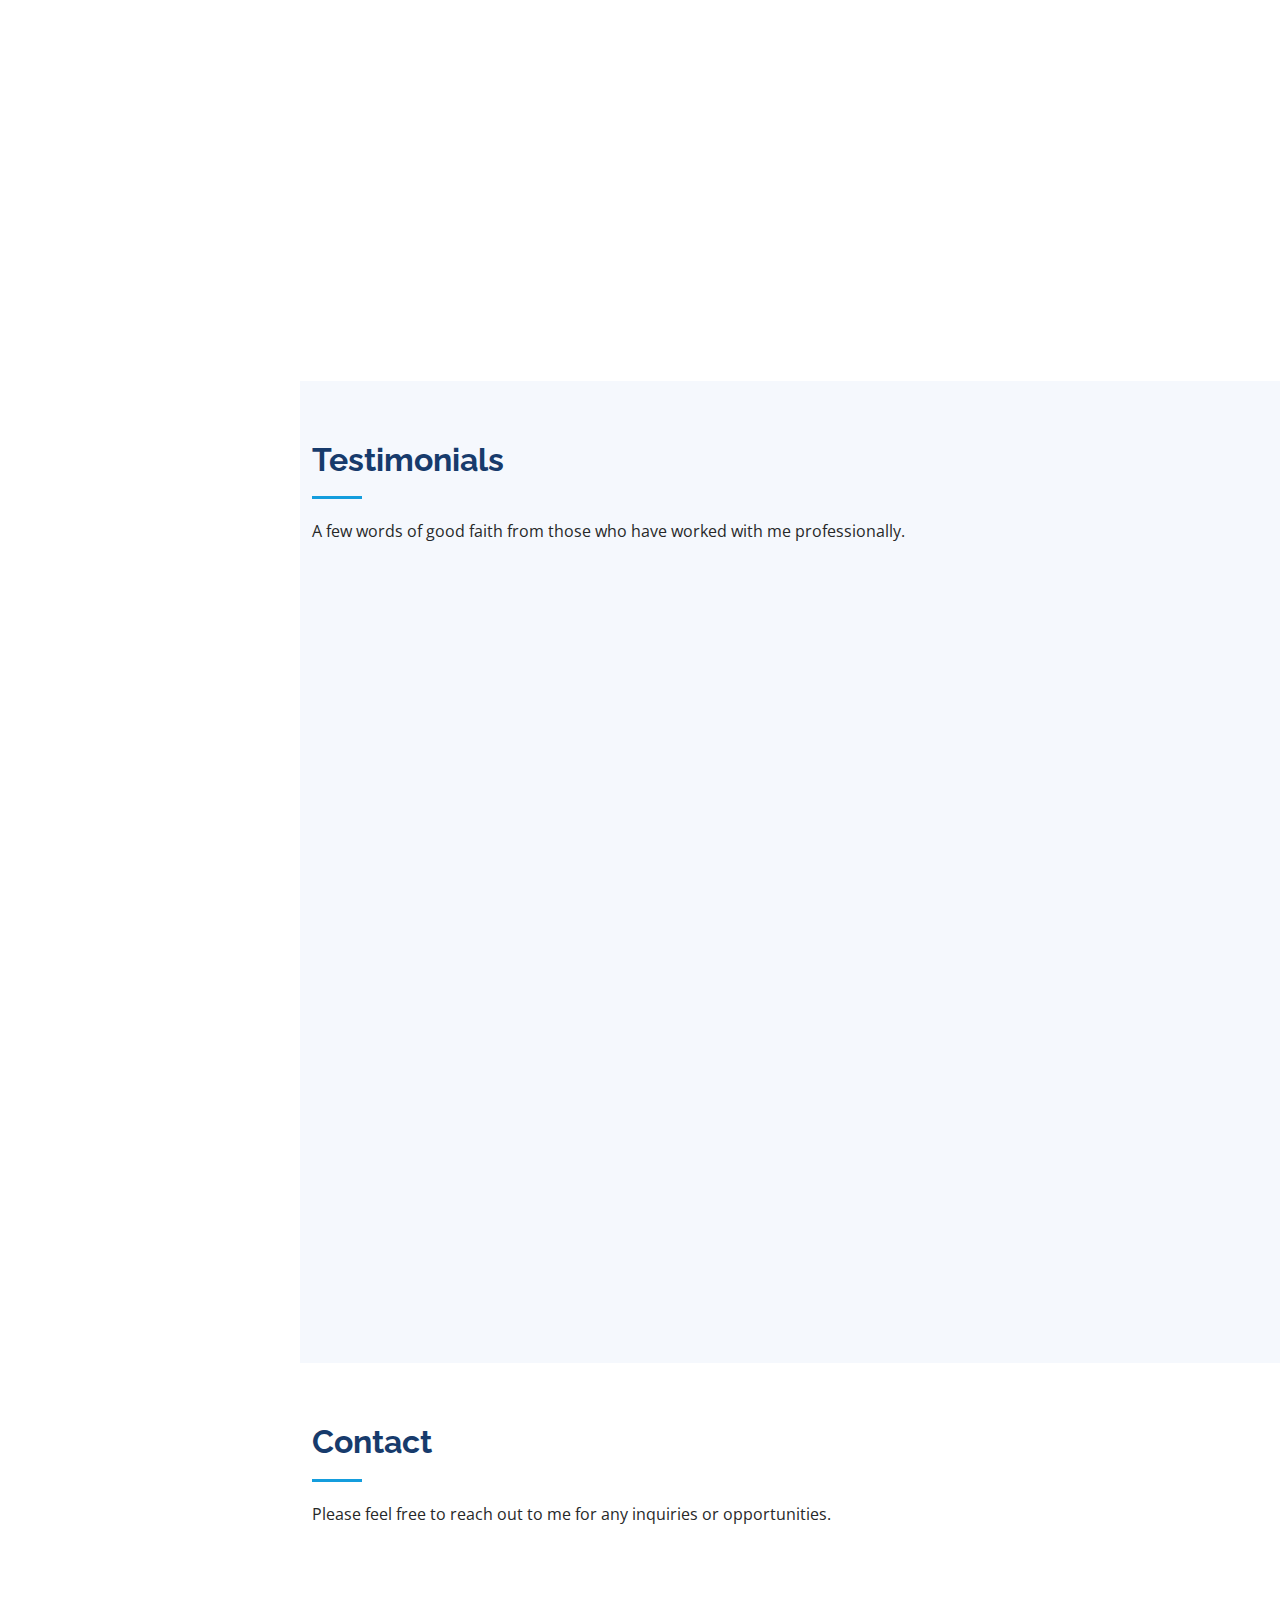
==== commit aaff40ba: "removed copyright" ====
--- a/index.html
+++ b/index.html
@@ -10,8 +10,8 @@
   <meta content="" name="keywords">
 
   <!-- Favicons -->
-  <link href="assets/img/CL-icon-no-bg.png" rel="icon">
-  <link href="assets/img/CL_180x180_icon.png" rel="apple-touch-icon">
+  <link href="assets/img/ico icon.ico" rel="icon">
+  <link href="assets/img/ico icon.ico" rel="apple-touch-icon">
 
   <!-- Google Fonts -->
   <link href="https://fonts.googleapis.com/css?family=Open+Sans:300,300i,400,400i,600,600i,700,700i|Raleway:300,300i,400,400i,500,500i,600,600i,700,700i|Poppins:300,300i,400,400i,500,500i,600,600i,700,700i" rel="stylesheet">
@@ -111,7 +111,7 @@
                 <ul>
                   <li><i class="bi bi-chevron-right"></i> <strong>Birthday:</strong> <span>13 May 2000</span></li>
                   <!-- <li><i class="bi bi-chevron-right"></i> <strong>Website:</strong> <span><a href="https://clcheong.github.io/my-website/" style="color:inherit">https://clcheong.github.io/my-website/</a></span></li> -->
-                  <li><i class="bi bi-chevron-right"></i> <strong>Personality:</strong> <span>ISTJ - A</span></li>
+                  <li><i class="bi bi-chevron-right"></i> <strong>Personality:</strong> <span><a href="https://www.16personalities.com/istj-personality" target="_blank" style="font-style:inherit;">ISTJ - A</a></span></li>
                   <li><i class="bi bi-chevron-right"></i> <strong>Phone:</strong> <span>+6012-513 9022</span></li>
                   <li><i class="bi bi-chevron-right"></i> <strong>City:</strong> <span>Subang Jaya, Selangor</span></li>
                 </ul>
@@ -698,20 +698,20 @@
   </main><!-- End #main -->
 
   <!-- ======= Footer ======= -->
-  <footer id="footer">
+  <!--<footer id="footer">
     <div class="container">
       <div class="copyright" style="color:#a8a9b4; font-size:smaller;">
         &copy; Copyright <strong><span>iPortfolio</span></strong>
       </div>
-      <div class="credits" style="color:#a8a9b4; font-size:smaller;">
+      <div class="credits" style="color:#a8a9b4; font-size:smaller;"> -->
         <!-- All the links in the footer should remain intact. -->
         <!-- You can delete the links only if you purchased the pro version. -->
         <!-- Licensing information: https://bootstrapmade.com/license/ -->
         <!-- Purchase the pro version with working PHP/AJAX contact form: https://bootstrapmade.com/iportfolio-bootstrap-portfolio-websites-template/ -->
-        Designed by <a href="https://bootstrapmade.com/" style="color:inherit;">BootstrapMade</a>
-      </div>
-    </div>
-  </footer><!-- End  Footer -->
+        <!--Designed by <a href="https://bootstrapmade.com/" style="color:inherit;">BootstrapMade</a>
+      </div>
+    </div>-->
+  <!--</footer> End  Footer -->
 
   <a href="#" class="back-to-top d-flex align-items-center justify-content-center"><i class="bi bi-arrow-up-short"></i></a>
 
--- a/assets/css/style.css
+++ b/assets/css/style.css
@@ -198,7 +198,7 @@
 #hero {
   width: 100%;
   height: 100vh;
-  background: url("../img/cl-bg.JPG") top center;
+  background: url("../img/cl-bg.JPG") top right;
   background-size: cover;
 }
 #hero:before {
@@ -489,6 +489,8 @@
   position: relative;
   overflow: hidden;
   z-index: 1;
+  border-radius:6px;
+  box-shadow: 0px 2px 15px rgb(0 0 0 / 10%);
 }
 .portfolio .portfolio-wrap::before {
   content: "";
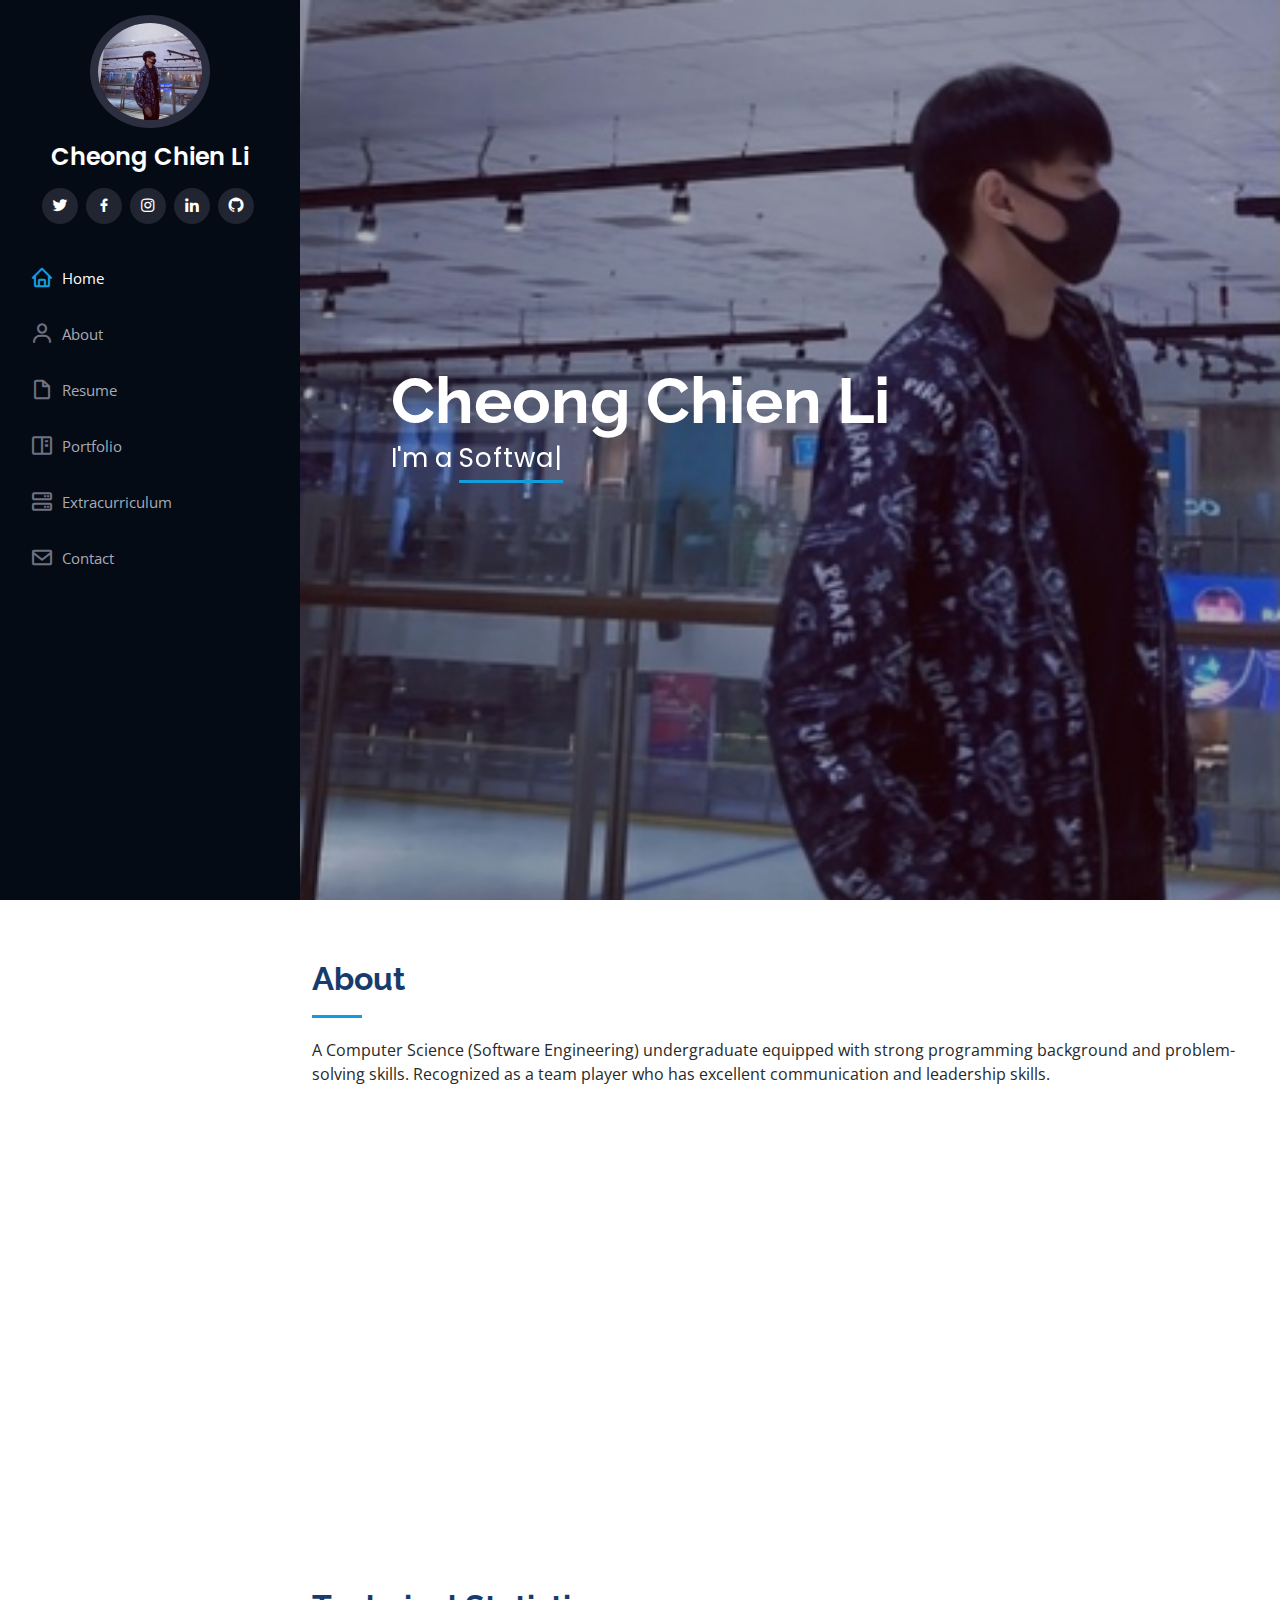
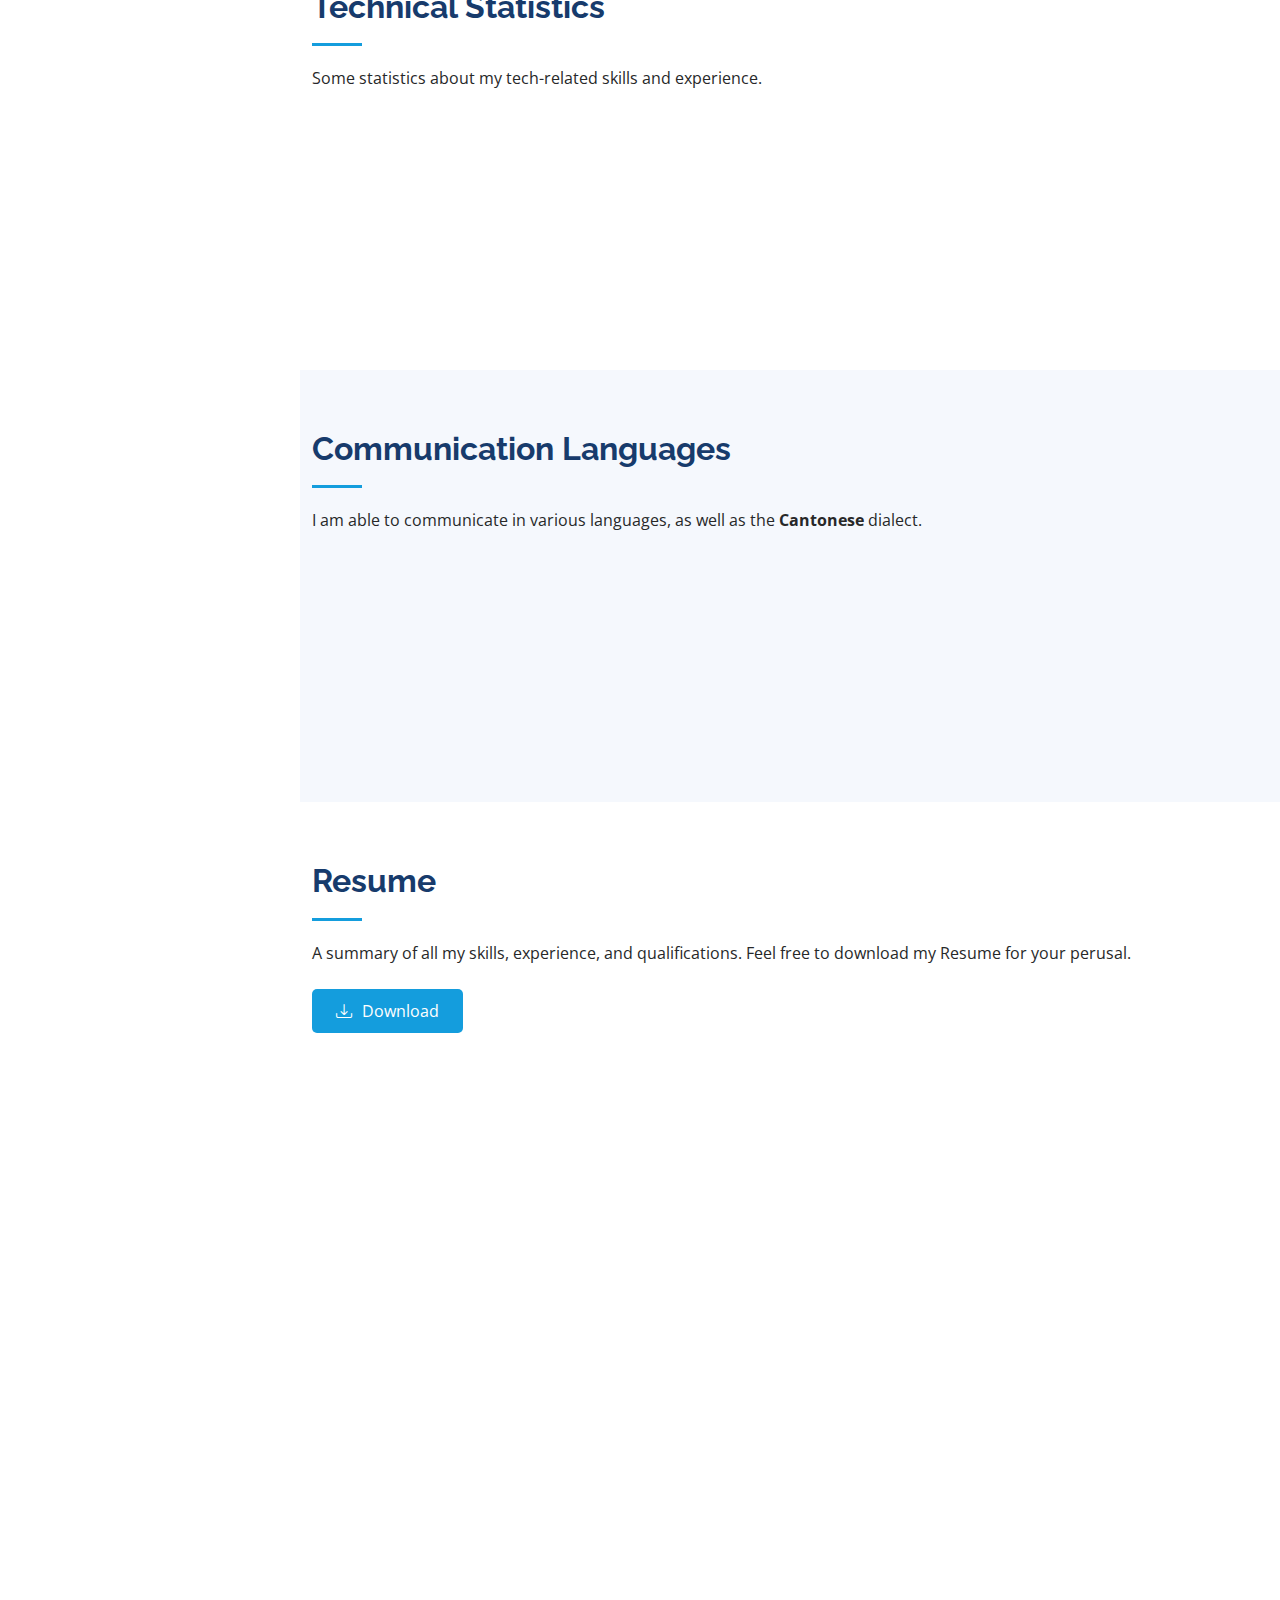
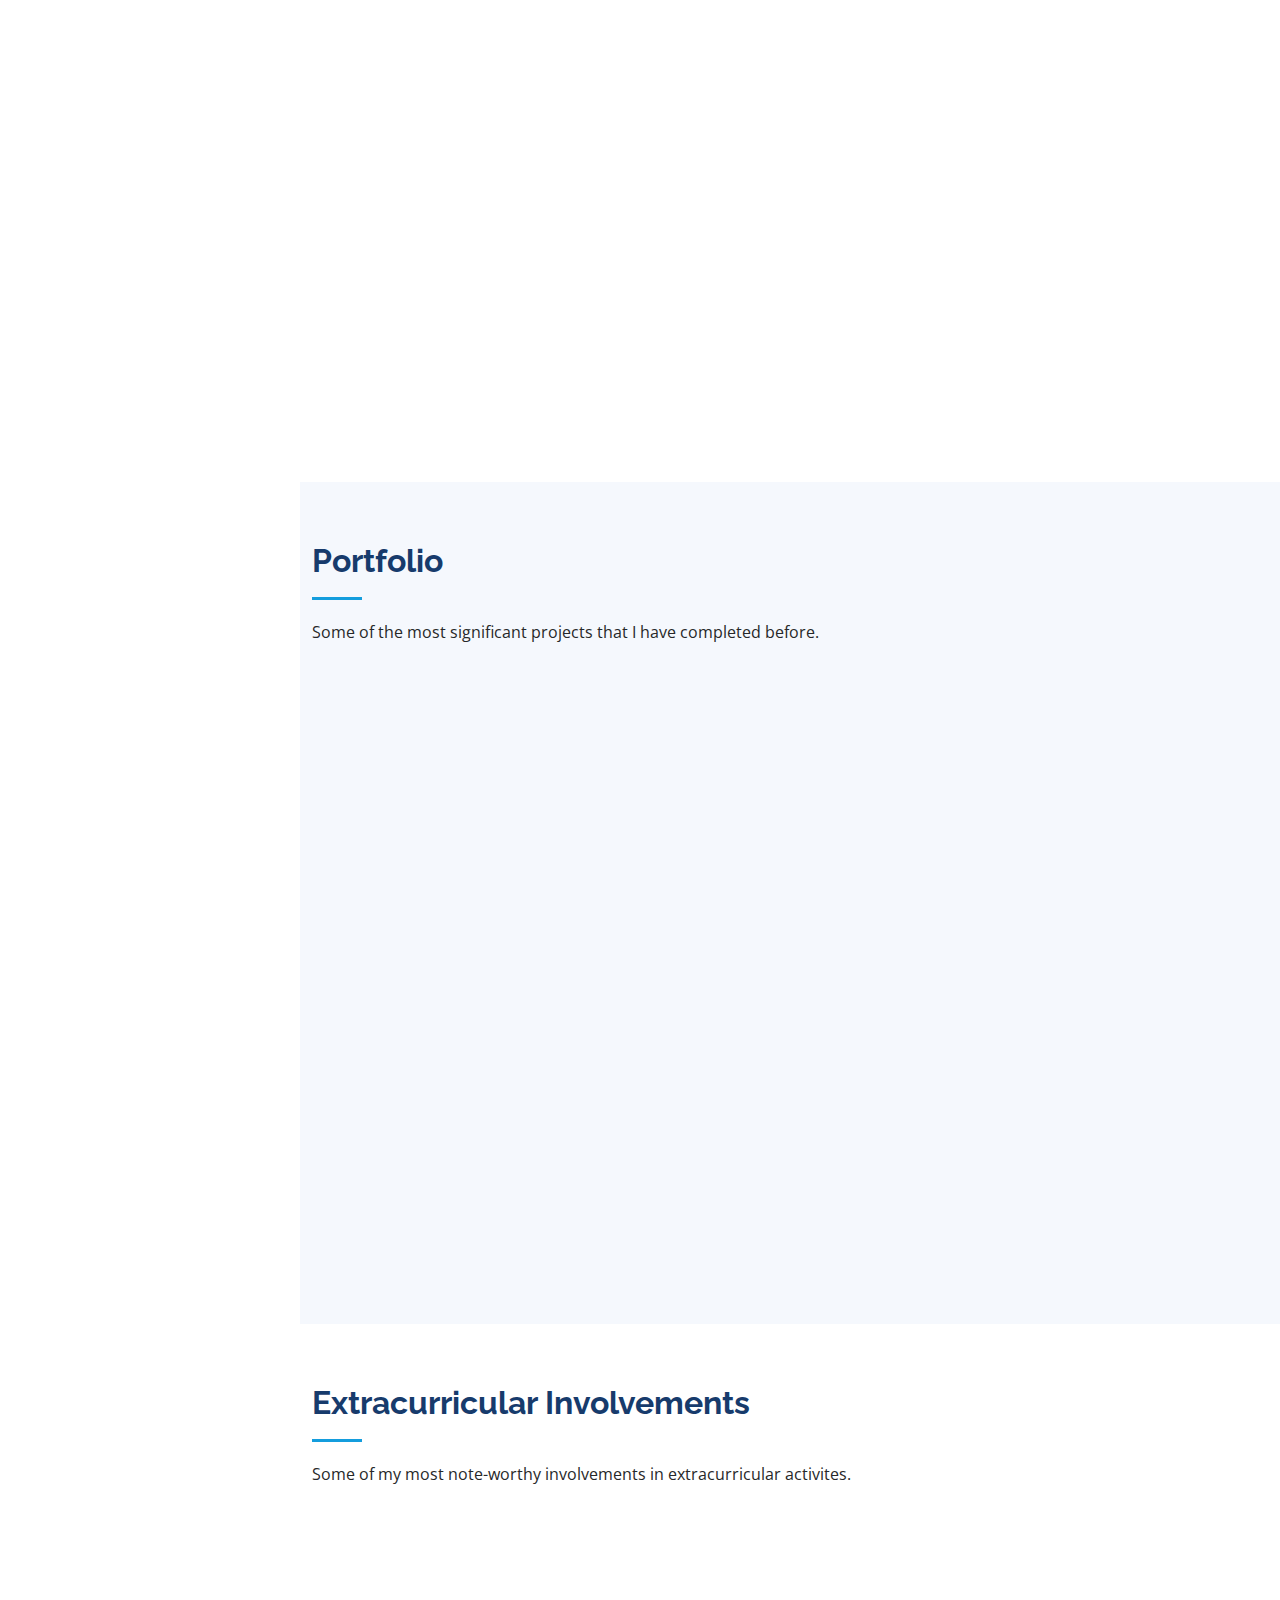
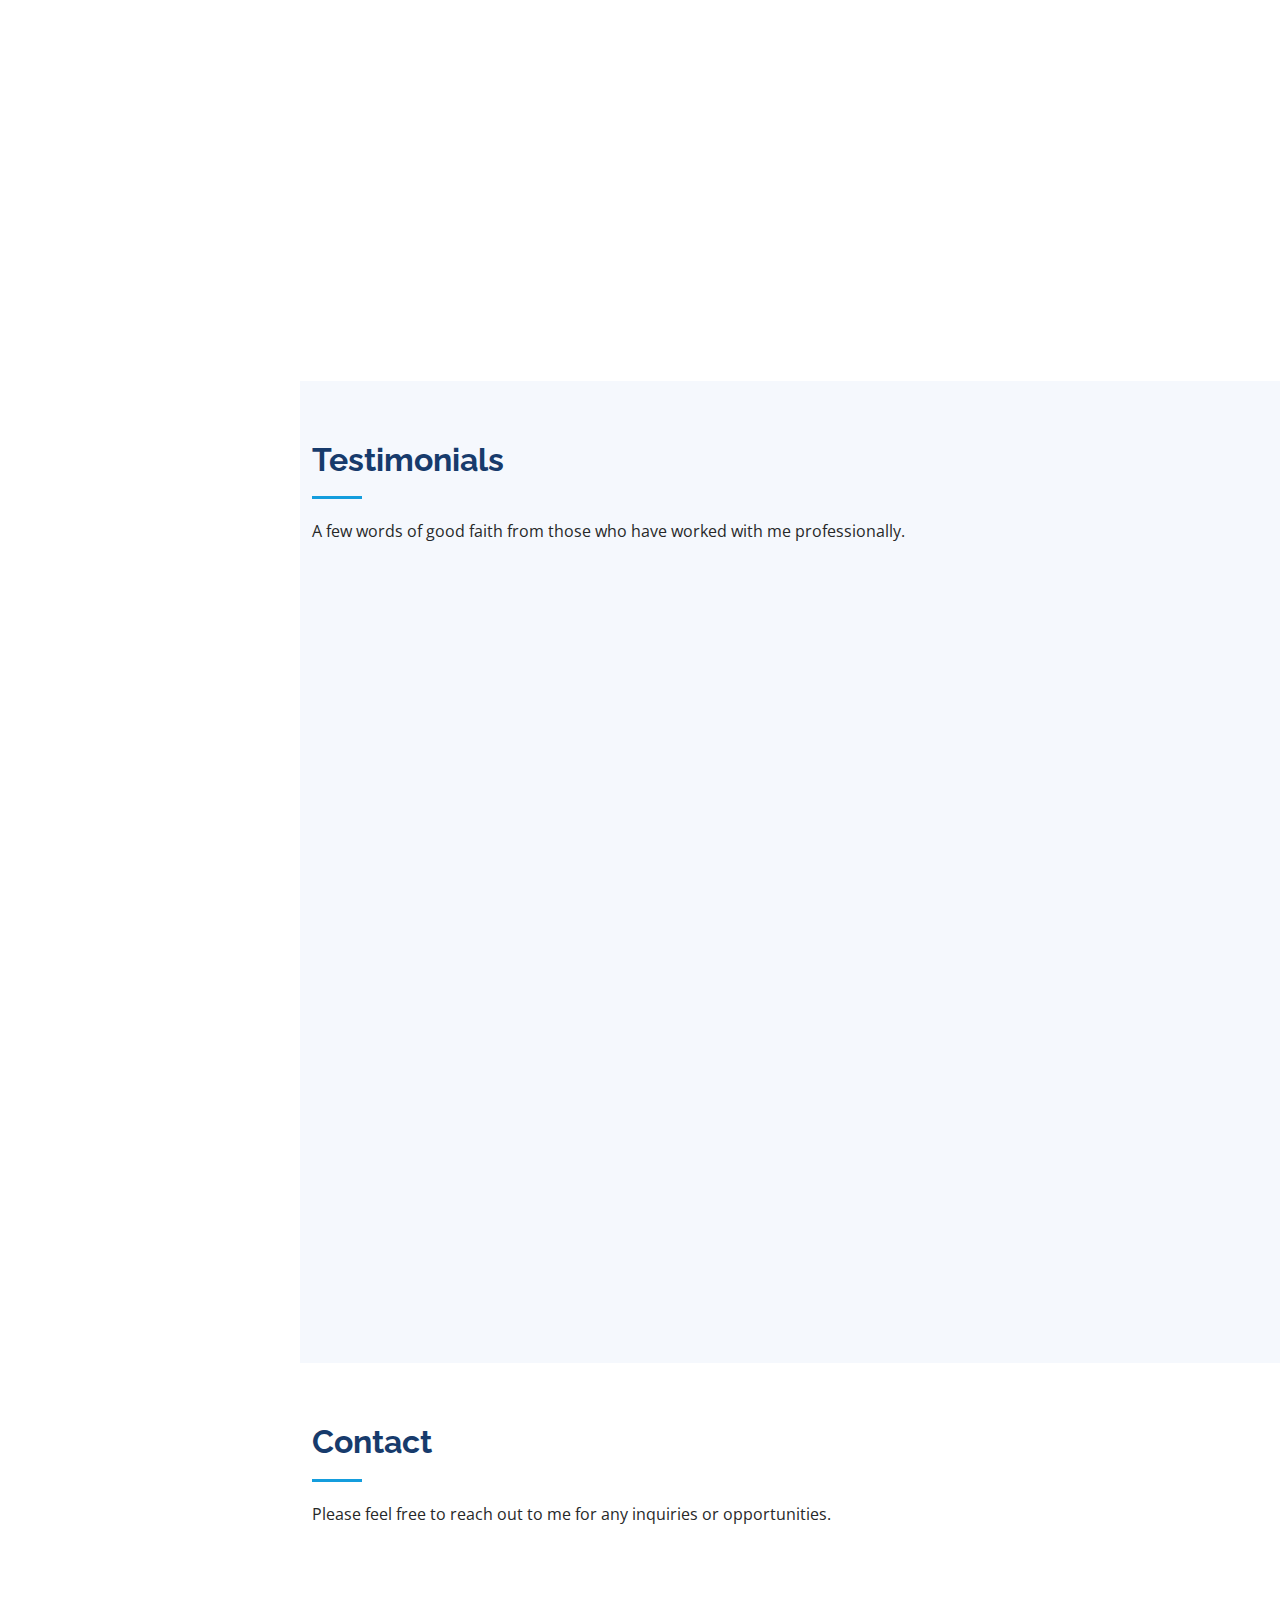
==== commit 151b9212: "Minor 2023 info updates" ====
--- a/index.html
+++ b/index.html
@@ -118,7 +118,7 @@
               </div>
               <div class="col-lg-6">
                 <ul>
-                  <li><i class="bi bi-chevron-right"></i> <strong>Age:</strong> <span>22</span></li>
+                  <li><i class="bi bi-chevron-right"></i> <strong>Age:</strong> <span>23</span></li>
                   <li><i class="bi bi-chevron-right"></i> <strong>Degree:</strong> <span>Undergraduate</span></li>
                   <li><i class="bi bi-chevron-right"></i> <strong>Email:</strong> <span>clcheong00@gmail.com</span></li>
                   <!-- <li><i class="bi bi-chevron-right"></i> <strong>Github:</strong> <span><a href="https://github.com/clcheong" target="_blank">https://github.com/clcheong</a></span></li> -->
@@ -150,7 +150,7 @@
           <div class="col-lg-3 col-md-6 d-md-flex align-items-md-stretch" data-aos="fade-up">
             <div class="count-box">
               <i class="bi bi-code-slash"></i>
-              <span data-purecounter-start="0" data-purecounter-end="6" data-purecounter-duration="1" class="purecounter"></span>
+              <span data-purecounter-start="0" data-purecounter-end="7" data-purecounter-duration="1" class="purecounter"></span>
               <p><strong>Programming Languages</strong> that I have worked with.</p>
             </div>
           </div>
@@ -158,7 +158,7 @@
           <div class="col-lg-3 col-md-6 d-md-flex align-items-md-stretch" data-aos="fade-up" data-aos-delay="100">
             <div class="count-box">
               <i class="bi bi-diagram-3"></i>
-              <span data-purecounter-start="0" data-purecounter-end="5" data-purecounter-duration="1" class="purecounter"></span>
+              <span data-purecounter-start="0" data-purecounter-end="6" data-purecounter-duration="1" class="purecounter"></span>
               <p><strong>Significant Projects</strong> that I have completed.</p>
             </div>
           </div>
@@ -166,7 +166,7 @@
           <div class="col-lg-3 col-md-6 d-md-flex align-items-md-stretch" data-aos="fade-up" data-aos-delay="200">
             <div class="count-box">
               <i class="bi bi-clock-history"></i>
-              <span data-purecounter-start="0" data-purecounter-end="4" data-purecounter-duration="1" class="purecounter"></span>
+              <span data-purecounter-start="0" data-purecounter-end="5" data-purecounter-duration="1" class="purecounter"></span>
               <p><strong>Years</strong> of coding experience.</p>
             </div>
           </div>
@@ -285,7 +285,7 @@
               <h4>Bachelor of Computer Science (Software Engineering)</h4>
               <h5>2019 - Present</h5>
               <p><em>Universiti Teknologi Malaysia, Skudai, Johor Bahru</em></p>
-              <p>CGPA: <b>3.96 / 4.00</b></p>
+              <p>CGPA: <b>3.97 / 4.00</b></p>
               <p>Gained knowledge and experience in various Computer Science topics.
                  Most significant modules include Database Design, Human-Computer Interaction, 
                  Data Structures & Algorithms, Software Design Architecture, Object-Oriented Programming, etc.
@@ -740,4 +740,4 @@
 
 </script>
 
-</html>+</html>
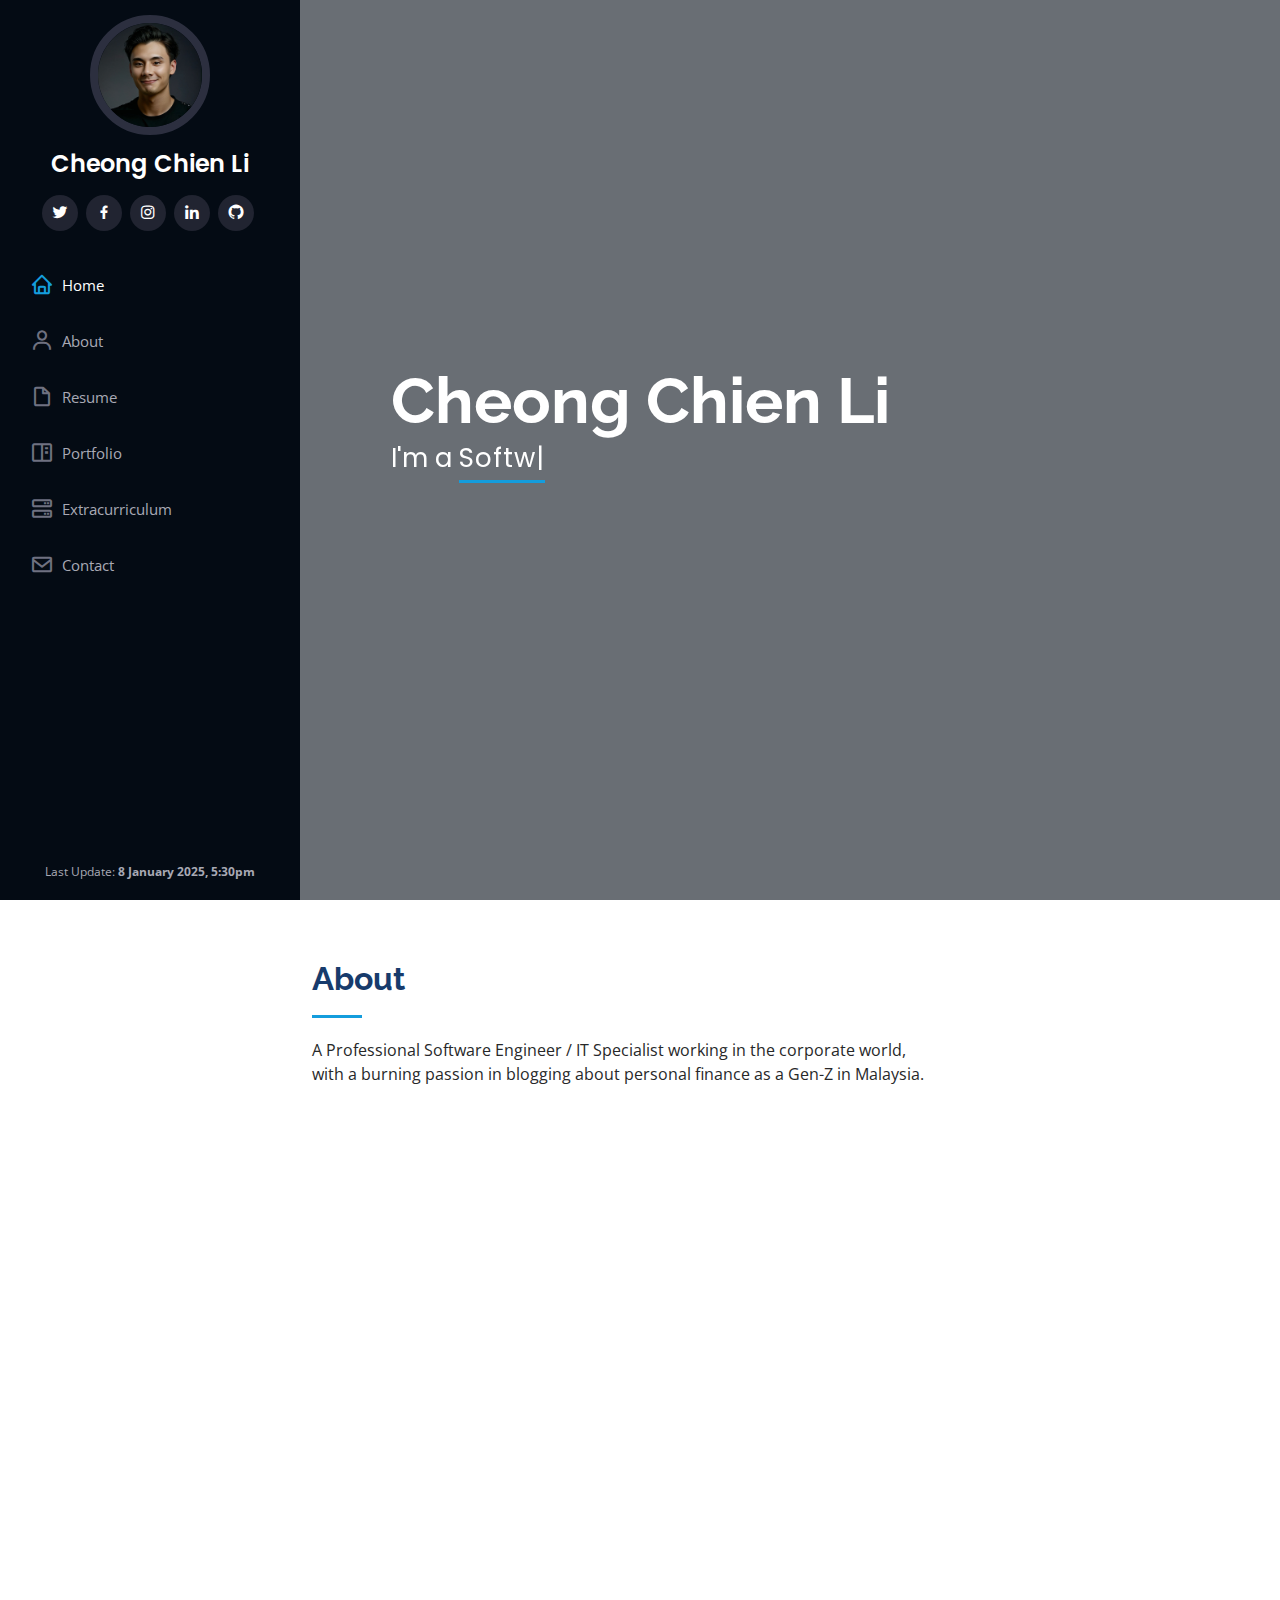
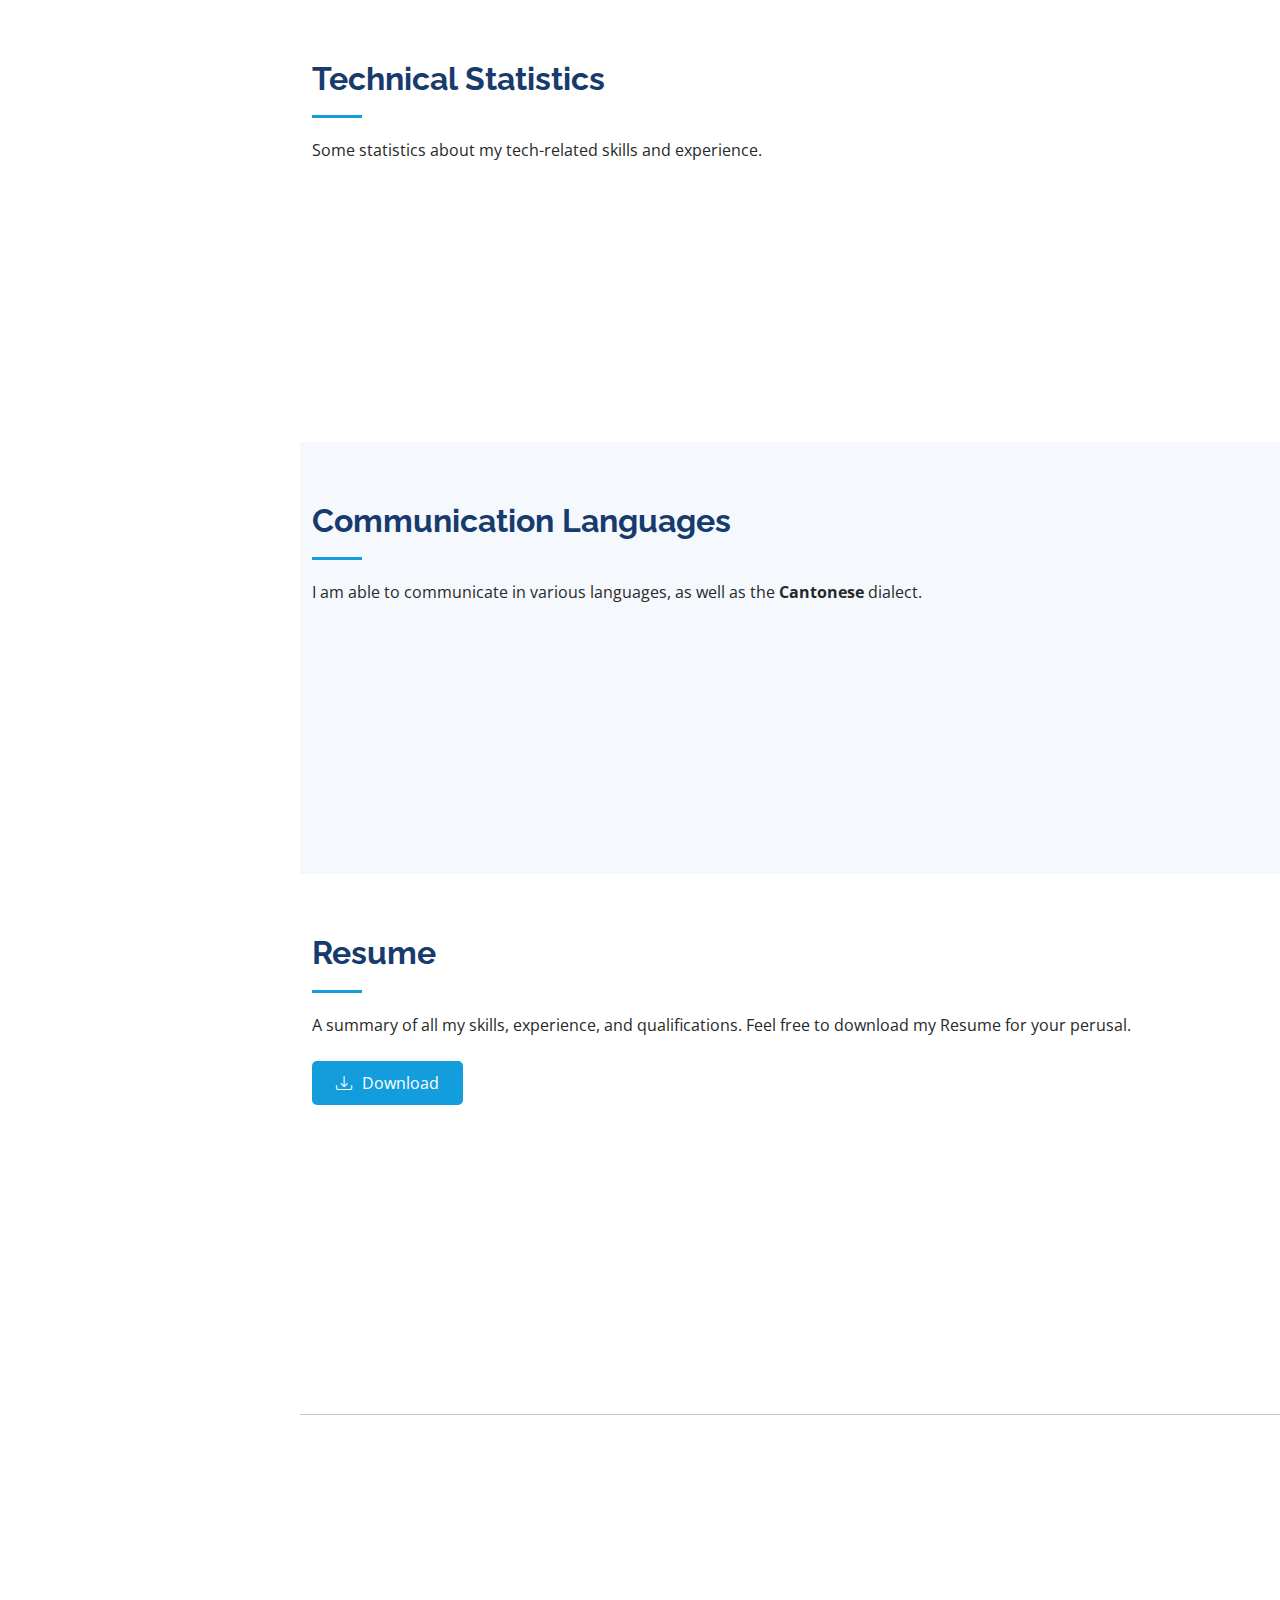
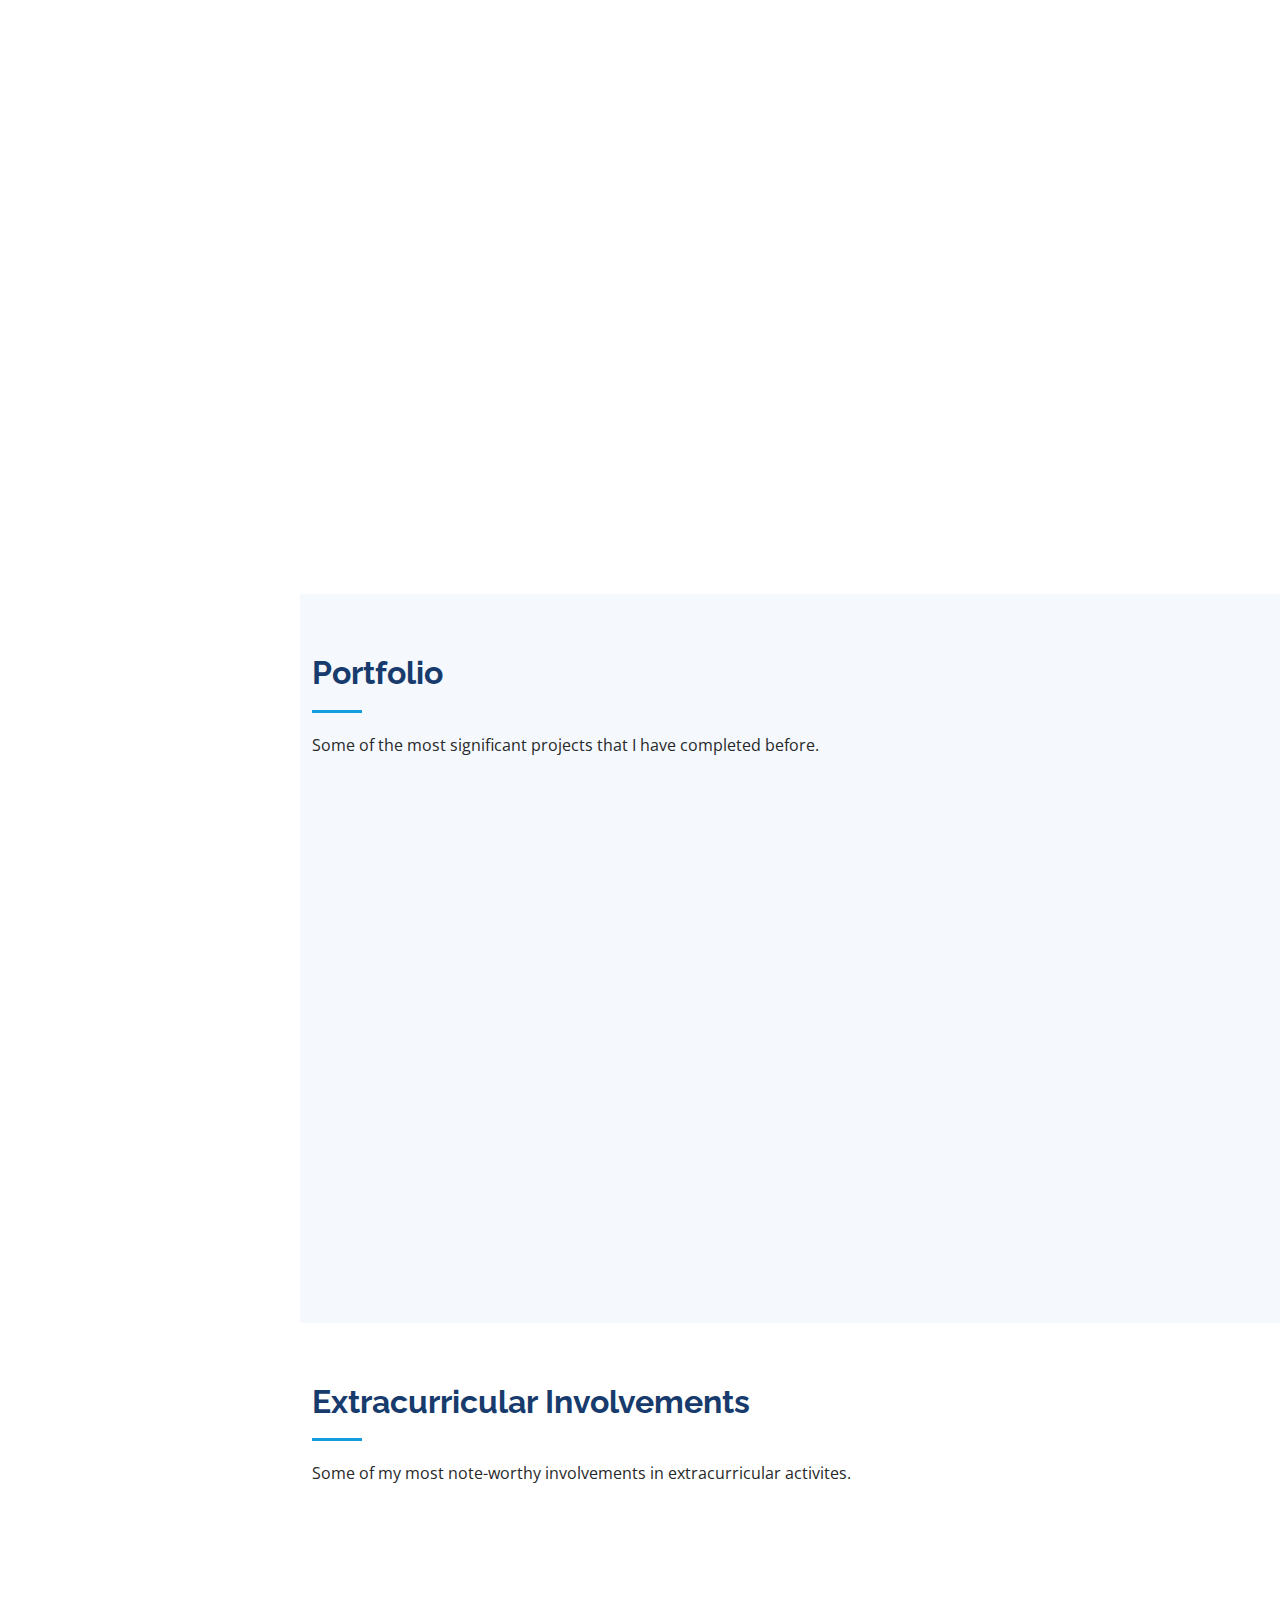
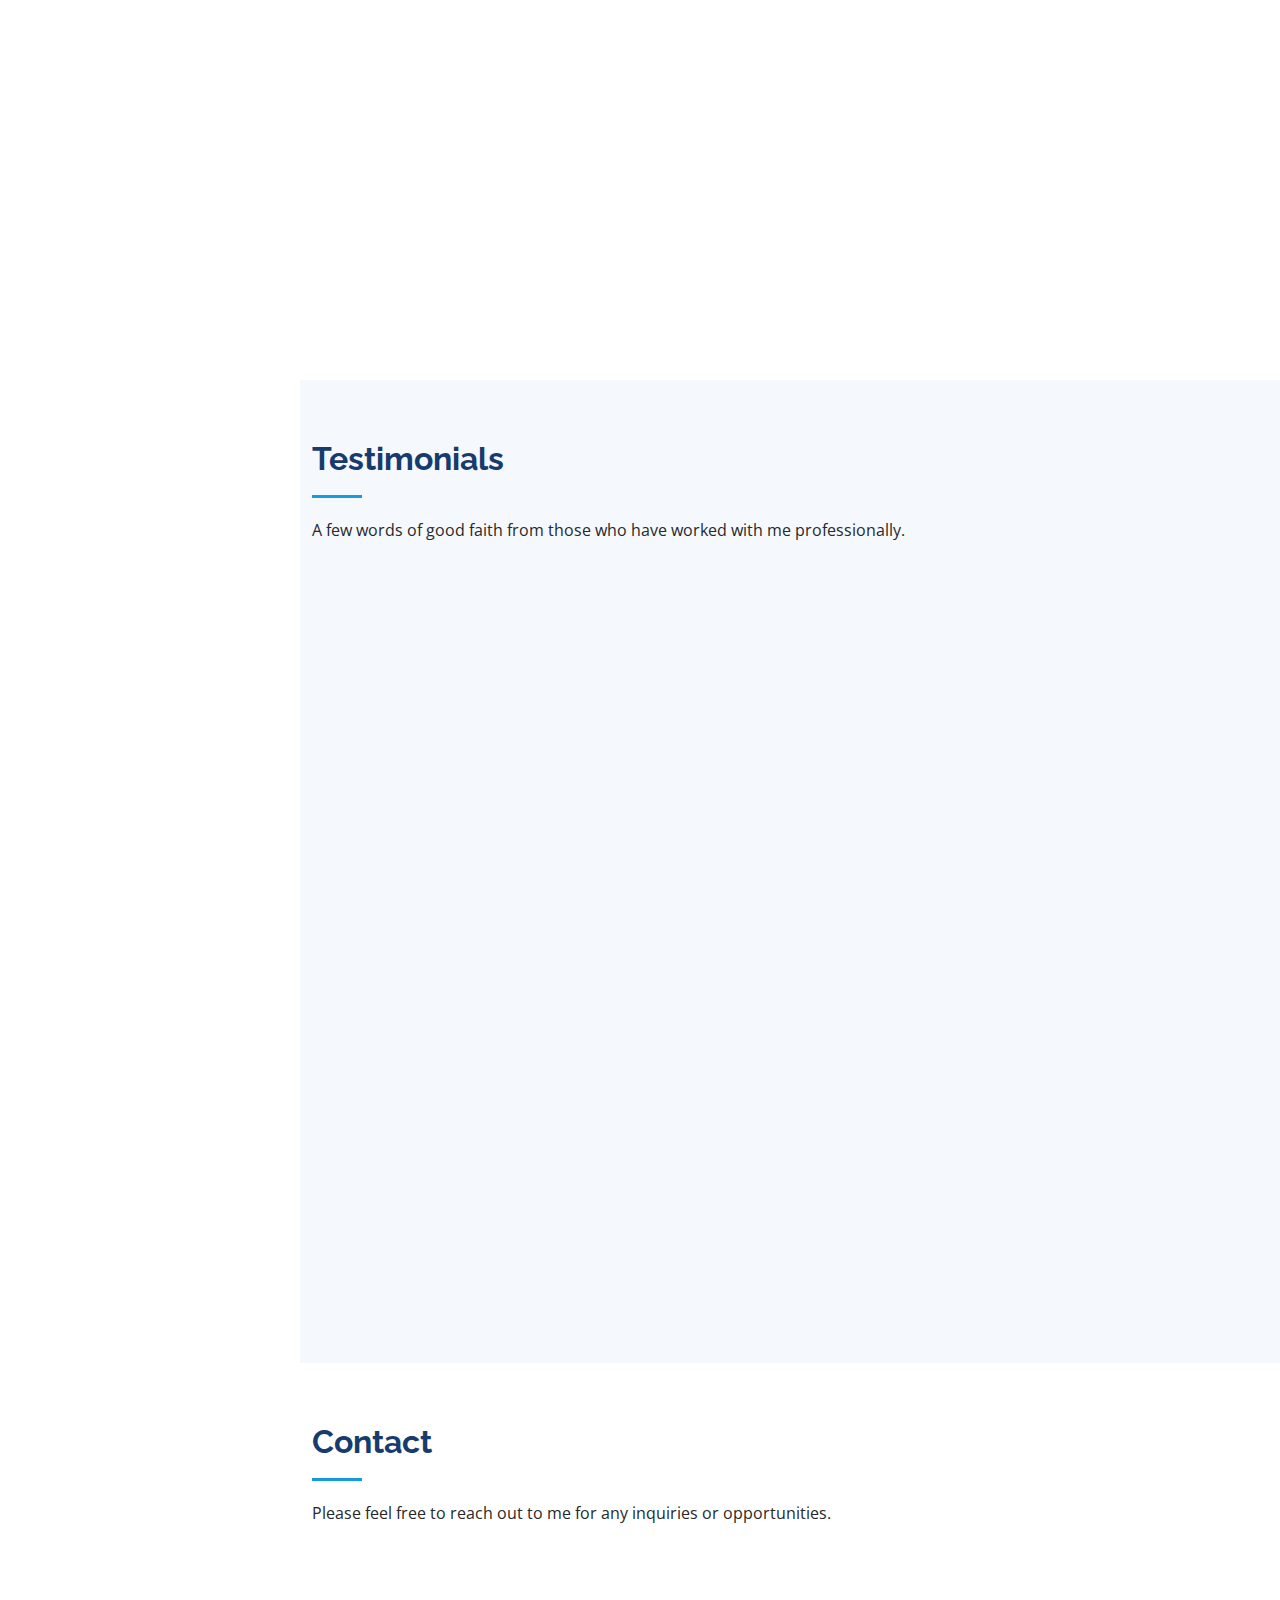
==== commit e0e7c54a: "updated latest contents" ====
--- a/index.html
+++ b/index.html
@@ -6,8 +6,8 @@
   <meta content="width=device-width, initial-scale=1.0" name="viewport">
 
   <title>CL's Website</title>
-  <meta content="" name="description">
-  <meta content="" name="keywords">
+  <meta content="Hey, I am CL, a professional Software Engineer who is passionate in anything finance. Feel free to hit me up for inquiries!" name="description">
+  <meta content="Personal Website, Cheong Chien Li, About Me, Resume" name="keywords">
 
   <!-- Favicons -->
   <link href="assets/img/ico icon.ico" rel="icon">
@@ -53,7 +53,7 @@
     <div class="d-flex flex-column">
 
       <div class="profile">
-        <img src="assets/img/cl-profile.JPG" alt="" class="img-fluid rounded-circle">
+        <img src="assets/img/clcheong.jpg" alt="" class="img-fluid rounded-circle">
         <h1 class="text-light"><a href="index.html">Cheong Chien Li</a></h1>
         <div class="social-links mt-3 text-center">
           <a href="https://twitter.com/chienlicheong" target="_blank" class="twitter"><i class="bx bxl-twitter"></i></a>
@@ -81,7 +81,7 @@
   <section id="hero" class="d-flex flex-column justify-content-center align-items-center">
     <div class="hero-container" data-aos="fade-in">
       <h1>Cheong Chien Li</h1>
-      <p>I'm a <span class="typed" data-typed-items="Software Engineer, Sports Lover, Problem Solver, Team Player"></span></p>
+      <p>I'm a <span class="typed" data-typed-items="Software Engineer, Finance Hobbyist, Fitness Enthusiast, Badminton Racket Stringer"></span></p>
     </div>
   </section><!-- End Hero -->
 
@@ -93,42 +93,38 @@
 
         <div class="section-title">
           <h2>About</h2>
-          <p>A Computer Science (Software Engineering) undergraduate equipped with strong programming background and problem-solving skills. 
-            Recognized as a team player who has excellent communication and leadership skills.</p>
+          <p>A Professional Software Engineer / IT Specialist working in the corporate world,<br>with a burning passion in blogging about personal finance as a Gen-Z in Malaysia.</p>
         </div>
 
         <div class="row">
           <div class="col-lg-4" data-aos="fade-right">
-            <img src="assets/img/cl-profile.JPG" class="img-fluid" alt="">
+            <img src="assets/img/clcheong.jpg" class="img-fluid" alt="">
           </div>
           <div class="col-lg-8 pt-4 pt-lg-0 content" data-aos="fade-left">
-            <h3>Software Engineer.</h3>
+            <h3>IT Specialist & Personal Finance Blogger</h3>
             <p class="fst-italic">
-              Aspiring to be a Software Engineer who aims to develop quality software that is beneficial to the world.
+              Aiming to leverage my technical skillset to develop applications that enables me to share and offer my expertise as services to the general public.
             </p>
             <div class="row">
               <div class="col-lg-6">
                 <ul>
                   <li><i class="bi bi-chevron-right"></i> <strong>Birthday:</strong> <span>13 May 2000</span></li>
-                  <!-- <li><i class="bi bi-chevron-right"></i> <strong>Website:</strong> <span><a href="https://clcheong.github.io/my-website/" style="color:inherit">https://clcheong.github.io/my-website/</a></span></li> -->
+                  <li><i class="bi bi-chevron-right"></i> <strong>Education:</strong> <span>Master of Philosophy (Computer Science)</span></li>
                   <li><i class="bi bi-chevron-right"></i> <strong>Personality:</strong> <span><a href="https://www.16personalities.com/istj-personality" target="_blank" style="font-style:inherit;">ISTJ - A</a></span></li>
-                  <li><i class="bi bi-chevron-right"></i> <strong>Phone:</strong> <span>+6012-513 9022</span></li>
-                  <li><i class="bi bi-chevron-right"></i> <strong>City:</strong> <span>Subang Jaya, Selangor</span></li>
+                  <li><i class="bi bi-chevron-right"></i> <strong>Based in:</strong> <span>Subang Jaya, Selangor</span></li>
                 </ul>
               </div>
               <div class="col-lg-6">
                 <ul>
-                  <li><i class="bi bi-chevron-right"></i> <strong>Age:</strong> <span>23</span></li>
-                  <li><i class="bi bi-chevron-right"></i> <strong>Degree:</strong> <span>Undergraduate</span></li>
+                  <li><i class="bi bi-chevron-right"></i> <strong>Phone:</strong> <span>+6012-513 9022</span></li>
                   <li><i class="bi bi-chevron-right"></i> <strong>Email:</strong> <span>clcheong00@gmail.com</span></li>
-                  <!-- <li><i class="bi bi-chevron-right"></i> <strong>Github:</strong> <span><a href="https://github.com/clcheong" target="_blank">https://github.com/clcheong</a></span></li> -->
                 </ul>
               </div>
             </div>
             <p>
-              First exposed to coding in 2018, and found a passion for it ever since.
-               Picked-up an interest in cloud computing, and currently aiming to gain more 
-               experience in the field of cloud technology.
+              First exposed to coding in 2018, and found a natural gravitation towards it ever since.<br>
+              Apart from work, I become very outspoken and interested when discussing about finances.<br>
+              Hence, I've found my natural passion for personal finance in that manner.
             </p>
           </div>
         </div>
@@ -150,8 +146,8 @@
           <div class="col-lg-3 col-md-6 d-md-flex align-items-md-stretch" data-aos="fade-up">
             <div class="count-box">
               <i class="bi bi-code-slash"></i>
-              <span data-purecounter-start="0" data-purecounter-end="7" data-purecounter-duration="1" class="purecounter"></span>
-              <p><strong>Programming Languages</strong> that I have worked with.</p>
+              <span data-purecounter-start="0" data-purecounter-end="3" data-purecounter-duration="1" class="purecounter"></span>
+              <p><strong>Years</strong> of working experience.</p>
             </div>
           </div>
 
@@ -166,7 +162,7 @@
           <div class="col-lg-3 col-md-6 d-md-flex align-items-md-stretch" data-aos="fade-up" data-aos-delay="200">
             <div class="count-box">
               <i class="bi bi-clock-history"></i>
-              <span data-purecounter-start="0" data-purecounter-end="5" data-purecounter-duration="1" class="purecounter"></span>
+              <span data-purecounter-start="0" data-purecounter-end="7" data-purecounter-duration="1" class="purecounter"></span>
               <p><strong>Years</strong> of coding experience.</p>
             </div>
           </div>
@@ -258,7 +254,7 @@
           <h2>Resume</h2>
           <p>A summary of all my skills, experience, and qualifications. Feel free to download my Resume for your perusal.</p>
             <br>
-            <a href="assets/pdf/Resume - Cheong Chien Li.pdf" onMouseOver="this.style.background='#37b3ed'" onMouseOut="this.style.background='#149ddd'" download>
+            <a href="assets/pdf/[Resume] - Cheong Chien Li 2025 (General).pdf" onMouseOver="this.style.background='#37b3ed'" onMouseOut="this.style.background='#149ddd'" download>
               <button style="background: #149ddd; border: 0; padding: 10px 24px; color: #fff; transition:0.4s; 
               border: radius 4px; cursor:pointer; text-transform:none; margin:0; font-family:inherit; font-size:inherit; line-height:inherit; 
               border-radius:5px; -webkit-appearance:button;" type="submit" onMouseOver="this.style.background='#37b3ed'" onMouseOut="this.style.background='#149ddd'">
@@ -267,11 +263,11 @@
         </div>
 
         <div class="row">
-          <div class="col-lg-6" data-aos="fade-up">
+          <div class="col-12" data-aos="fade-up">
             <h3 class="resume-title">Summary</h3>
             <div class="resume-item pb-0">
               <h4>Cheong Chien Li</h4>
-              <p><em>Computer Science undergraduate equipped with strong programming background and problem-solving skills. 
+              <p><em>Professional Software Engineer equipped with strong programming background and problem-solving skills. 
                 Recognized as a team player who has excellent communication and leadership skills.</em></p>
               <ul>
                 <li>Subang Jaya, Selangor, Malaysia.</li>
@@ -279,20 +275,35 @@
                 <li>clcheong00@gmail.com</li>
               </ul>
             </div>
-
+          </div>
+          <hr>
+          <div class="col-lg-6" data-aos="fade-up">
             <h3 class="resume-title">Education</h3>
             <div class="resume-item">
-              <h4>Bachelor of Computer Science (Software Engineering)</h4>
-              <h5>2019 - Present</h5>
+              <h4 style="color: rgb(20, 157, 221);">Master of Philosophy (Computer Science)</h4>
+              <h5>2024 - 2026</h5>
               <p><em>Universiti Teknologi Malaysia, Skudai, Johor Bahru</em></p>
-              <p>CGPA: <b>3.97 / 4.00</b></p>
-              <p>Gained knowledge and experience in various Computer Science topics.
+              <p>CGPA: <b>4.00 / 4.00</b></p>
+              <p>
+                Publish research on using Sparse Convolutional Neural Network
+                <br>to perform Super-Resolution on 3D Anatomy Reconstructions<br>for enhanced quality and realism.
+              </p>
+            </div>
+            <div class="resume-item">
+              <h4 style="color: rgb(20, 157, 221);">Bachelor of Computer Science (Software Engineering)</h4>
+              <h5>2019 - 2023</h5>
+              <p><em>Universiti Teknologi Malaysia, Skudai, Johor Bahru</em></p>
+              <p>CGPA: <b>3.96 / 4.00</b></p>
+              <p>Graduated with First Class Honours.
+                <br>
+                <br>
+                 Gained knowledge and experience in various Computer Science topics.
                  Most significant modules include Database Design, Human-Computer Interaction, 
                  Data Structures & Algorithms, Software Design Architecture, Object-Oriented Programming, etc.
               </p>
             </div>
             <div class="resume-item">
-              <h4>UTM Foundation Programme</h4>
+              <h4 style="color: rgb(20, 157, 221);">UTM Foundation Programme</h4>
               <h5>2018 - 2019</h5>
               <p><em>Universiti Teknologi Malaysia, Skudai, Johor Bahru</em></p>
               <p>CGPA: <b>3.97 / 4.00</b></p>
@@ -300,8 +311,66 @@
                 Basic procedural programming concepts were also taught using the C++ programming language.
               </p>
             </div>
+            <div class="resume-item">
+              <h4 style="color: rgb(20, 157, 221);">High School (SPM)</h4>
+              <h5>2013 - 2017</h5>
+              <p><em>SMK USJ 8, Subang Jaya, Selangor.</em></p>
+              <p>SPM: <b>4A+ 3A 1A- 1B+</b></p>
+              <p>
+                Had fun studying Pure Science Stream, and was active in extracurricular activities, holding several top-level positions in school clubs and sports team.
+              </p>
+            </div>
           </div>
           <div class="col-lg-6" data-aos="fade-up" data-aos-delay="100">
+            <h3 class="resume-title">Work Experience</h3>
+            <div class="resume-item">
+              <h4 style="color: rgb(20, 157, 221);">iFAST Global Hub AI Sdn Bhd</h4>
+              <h5>Jul 2024 - Present</h5>
+              <p><em>Level 22, 30, Jln Sultan Ismail, Kuala Lumpur, 50250 Kuala Lumpur, Wilayah Persekutuan Kuala Lumpur.</em></p>
+              <p>Role: <b>IT Specialist (Full-Time)</b></p>
+              <p>
+                <ul>
+                  <li>Completed <b>Portfolio Tracker</b> mini app to allow real-time tracking of investment portfolios.</li>
+                  <li>Work on revamping <b>Notification Centre</b> to allow internal Business Units to send instant or scheduled mobile notifications to targeted app users. </li>
+                  <li>Gained Experience working in Multi-national Company (MNC) environment, building full-stack software to support multiple regions such as Singapore, Hong Kong, United Kingdom, Malaysia, & China. </li>
+                </ul>
+
+                <b>Technologies:</b> Oracle SQL, Angular.js, Tailwind CSS, Java Spring Framework, Jenkins, Gradle, Git
+              </p>
+            </div>
+            <div class="resume-item">
+              <h4 style="color: rgb(20, 157, 221);">Newpages Network Sdn Bhd</h4>
+              <h5>Sep 2023 - Jun 2024</h5>
+              <p><em>83, Jalan Flora 1/9, Taman Pulai Flora, 81300 Skudai, Johor Darul Ta'zim.</em></p>
+              <p>Role: <b>Full-Stack Developer (Full-Time)</b></p>
+              <p>
+                <ul>
+                  <li>Developed <b>NEWJOBS</b>, a job-seeking / talent-searching platform for the
+                    clients of Newpages to publicize their vacancies. (<a href="https://www.newjobs.com.my" target="_blank">www.newjobs.com.my</a>)</li>
+                  <li>Developed a <b>Custom ChatGPT Plugin</b> that retrieves project information from database to suggest suitable website design & contents based on the client's specific business, streamlining project delivery workflow.</li>
+                  <li>Develop & Maintain <b>Newpages Merchant System</b> that allows client businesses to maintain & update their websites.</li>
+                  <li>Revamped <b>Monthly Website Analysis Report</b> that analyses every client's website performance in terms of landing, visitors, SEO ranking, products, sales, etc.</li>
+                  <li>Undergone Cybersecurity & SEO Best Practices Training.</li>
+                </ul>
+                <b>Technologies:</b> MySQL, Vue.js, Bootstrap 5, PHP 8, Git, PDFjs, ChatGPT Plugins
+              </p>
+            </div>
+            <div class="resume-item">
+              <h4 style="color: rgb(20, 157, 221);">Maxwell Cloud Technology Sdn Bhd (NiuAce)</h4>
+              <h5>Sep 2022 - Mar 2023</h5>
+              <p><em>Sky Park One City, Usj 25, Subang Jaya 47640 Malaysia.</em></p>
+              <p>Role: <b>Software Engineer Intern (Internship)</b></p>
+              <p>
+                <ul>
+                  <li>Develop & Maintain <b>NiuAce for Builders</b> web application, performing full-stack tasks to close tickets & develop new features.</li>
+                </ul>
+                <b>Technologies:</b> MySQL, Scala Play Framework, React.js, Bootstrap 4, Git, Amazon Web Service
+              </p>
+            </div>
+          </div>
+
+          <hr>
+          <div class="col-12" data-aos="fade-up" data-aos-delay="100">
             <h3 class="resume-title">Achievements</h3>
             <div class="resume-item">
               <h4>Can You Hack It 2021: ASEAN Edition</h4>
@@ -368,10 +437,42 @@
 
           <div class="col-lg-4 col-md-6 portfolio-item filter-web">
             <div class="portfolio-wrap">
-              <img src="assets/img/portfolio/bookit-logo.png" class="img-fluid" alt="">
-              <div class="portfolio-links">
-                <a href="assets/img/portfolio/bookit-logo.png" data-gallery="portfolioGallery" class="portfolio-lightbox" title="BookIt! Badminton Court Reservation System"><i class="bx bx-plus"></i></a>
-                <a href="./portfolio/bookit.html" title="More Details"><i class="bx bx-link"></i></a>
+              <img src="assets/img/portfolio/newjobs.png" class="img-fluid" alt="">
+              <div class="portfolio-links">
+                <a href="assets/img/portfolio/newjobs.png" data-gallery="portfolioGallery" class="portfolio-lightbox" title="NEWJOBS Malaysia Job Portal"><i class="bx bx-plus"></i></a>
+                <a href="https://www.newjobs.com.my/" target="_blank" title="NEWJOBS Malaysia Job Portal Website URL"><i class="bx bx-link"></i></a>
+              </div>
+            </div>
+          </div>
+
+          <div class="col-lg-4 col-md-6 portfolio-item filter-web">
+            <div class="portfolio-wrap">
+              <img src="assets/img/portfolio/ecodisposable.png" class="img-fluid" alt="">
+              <div class="portfolio-links">
+                <a href="assets/img/portfolio/ecodisposable.png" data-gallery="portfolioGallery" class="portfolio-lightbox" title="Eco Disposable Sdn Bhd Website"><i class="bx bx-plus"></i></a>
+                <a href="https://www.ecodisposable.my/" target="_blank" title="Eco Disposable Sdn Bhd Website URL"><i class="bx bx-link"></i></a>
+              </div>
+            </div>
+          </div>
+
+          <div class="col-lg-4 col-md-6 portfolio-item filter-web">
+            <div class="portfolio-wrap">
+              <img src="assets/img/portfolio/sportzdynamic.png" class="img-fluid" alt="">
+              <div class="portfolio-links">
+                <a href="assets/img/portfolio/sportzdynamic.png" data-gallery="portfolioGallery" class="portfolio-lightbox" title="Official Website for Sportz Dynamic Sdn Bhd."><i class="bx bx-plus"></i></a>
+                <!-- <a href="./portfolio/bookit.html" title="More Details"><i class="bx bx-link"></i></a> -->
+                <a href="https://www.sportzdynamic.com" target="_blank" title="Sportz Dynamic Website URL Link"><i class="bx bx-link"></i></a>
+              </div>
+            </div>
+          </div>
+
+          <div class="col-lg-4 col-md-6 portfolio-item filter-web">
+            <div class="portfolio-wrap">
+              <img src="assets/img/portfolio/jswevent.png" class="img-fluid" alt="">
+              <div class="portfolio-links">
+                <a href="assets/img/portfolio/jswevent.png" data-gallery="portfolioGallery" class="portfolio-lightbox" title="Official Website for JSW Event Management Group"><i class="bx bx-plus"></i></a>
+                <!-- <a href="./portfolio/bookit.html" title="More Details"><i class="bx bx-link"></i></a> -->
+                <a href="https://www.jswevent.com/" target="_blank" title="JSW Event Management Official Website URL Link"><i class="bx bx-link"></i></a>
               </div>
             </div>
           </div>
@@ -398,10 +499,11 @@
 
           <div class="col-lg-4 col-md-6 portfolio-item filter-web">
             <div class="portfolio-wrap">
-              <img src="assets/img/portfolio/PharmOnlineLogo.png" class="img-fluid" alt="">
-              <div class="portfolio-links">
-                <a href="assets/img/portfolio/PharmOnlineLogo.png" data-gallery="portfolioGallery" class="portfolio-lightbox" title="PharmOnline: Pharmacy E-Commerce & Inventory System."><i class="bx bx-plus"></i></a>
-                <a href="./portfolio/pharmOnline.html" title="More Details"><i class="bx bx-link"></i></a>
+              <img src="assets/img/portfolio/sportzpoint.png" class="img-fluid" alt="">
+              <div class="portfolio-links">
+                <a href="assets/img/portfolio/sportzpoint.png" data-gallery="portfolioGallery" class="portfolio-lightbox" title="SportzPoint: Loyalty Rewards & Points System."><i class="bx bx-plus"></i></a>
+                <!-- <a href="./portfolio/pharmOnline.html" title="More Details"><i class="bx bx-link"></i></a> -->
+                <a href="https://sportzpoint-frontend.herokuapp.com/pages-login.html" target="_blank" title="SportzPoint App URL"><i class="bx bx-link"></i></a>
               </div>
             </div>
           </div>
@@ -438,15 +540,15 @@
 
           <div class="col-lg-4 col-md-6 portfolio-item filter-web">
             <div class="portfolio-wrap">
-              <img src="assets/img/portfolio/cf-tomorrow.png" class="img-fluid" alt="">
-              <div class="portfolio-links">
-                <a href="assets/img/portfolio/cf-tomorrow.png" data-gallery="portfolioGallery" class="portfolio-lightbox" title="CF Tomorrow: Carbon Footprint Tracker"><i class="bx bx-plus"></i></a>
-                <a href="./portfolio/cfTomorrow.html" title="More Details"><i class="bx bx-link"></i></a>
-              </div>
-            </div>
-          </div>
-
-          <div class="col-lg-4 col-md-6 portfolio-item filter-card">
+              <img src="assets/img/portfolio/duitfirst.png" class="img-fluid" alt="">
+              <div class="portfolio-links">
+                <a href="assets/img/portfolio/duitfirst.png" data-gallery="portfolioGallery" class="portfolio-lightbox" title="DuitFirst MY, Finance Blog."><i class="bx bx-plus"></i></a>
+                <a href="https://www.duitfirst.my" target="_blank" title="DuitFirst MY Blog Website URL"><i class="bx bx-link"></i></a>
+              </div>
+            </div>
+          </div>
+
+          <!-- <div class="col-lg-4 col-md-6 portfolio-item filter-card">
             <div class="portfolio-wrap">
               <img src="assets/img/portfolio/coming-soon.jpg" class="img-fluid" alt="">
               <div class="portfolio-links">
@@ -464,7 +566,7 @@
                 <a href="#portfolio" title="More Details" onclick="comingSoon();"><i class="bx bx-link"></i></a>
               </div>
             </div>
-          </div>
+          </div> -->
 
         </div>
 
@@ -641,7 +743,10 @@
               <div class="address">
                 <i class="bi bi-geo-alt"></i>
                 <h4>Location:</h4>
-                <p>USJ 15, Subang Jaya, Selangor, Malaysia.</p>
+                <p>
+                  - Subang Jaya, Selangor, Malaysia.<br>
+                  - Salak South, Kuala Lumpur, Malaysia.
+                </p>
               </div>
 
               <div class="email">
@@ -656,7 +761,7 @@
                 <p>+6012-513 9022</p>
               </div>
 
-              <iframe src="https://maps.google.com/maps?q=15,%20Persiaran%20Mulia,%20Usj%2014,%2047630%20Subang%20Jaya,%20Selangor&t=&z=15&ie=UTF8&iwloc=&output=embed" frameborder="0" style="border:0; width: 100%; height: 290px;" allowfullscreen></iframe>
+              <iframe src="https://maps.google.com/maps?width=600&amp;height=400&amp;hl=en&amp;q=subang jaya&amp;t=&amp;z=14&amp;ie=UTF8&amp;iwloc=B&amp;output=embed" frameborder="0" style="border:0; width: 100%; height: 290px;" allowfullscreen></iframe>
             </div>
 
           </div>
@@ -698,20 +803,14 @@
   </main><!-- End #main -->
 
   <!-- ======= Footer ======= -->
-  <!--<footer id="footer">
+  <footer id="footer">
     <div class="container">
       <div class="copyright" style="color:#a8a9b4; font-size:smaller;">
-        &copy; Copyright <strong><span>iPortfolio</span></strong>
-      </div>
-      <div class="credits" style="color:#a8a9b4; font-size:smaller;"> -->
-        <!-- All the links in the footer should remain intact. -->
-        <!-- You can delete the links only if you purchased the pro version. -->
-        <!-- Licensing information: https://bootstrapmade.com/license/ -->
-        <!-- Purchase the pro version with working PHP/AJAX contact form: https://bootstrapmade.com/iportfolio-bootstrap-portfolio-websites-template/ -->
-        <!--Designed by <a href="https://bootstrapmade.com/" style="color:inherit;">BootstrapMade</a>
-      </div>
-    </div>-->
-  <!--</footer> End  Footer -->
+        Last Update: <strong><span>8 January 2025, 5:30pm</span></strong>
+      </div>
+      <div class="credits" style="color:#a8a9b4; font-size:smaller;">
+  </footer> 
+  <!-- End  Footer -->
 
   <a href="#" class="back-to-top d-flex align-items-center justify-content-center"><i class="bi bi-arrow-up-short"></i></a>
 
--- a/assets/css/style.css
+++ b/assets/css/style.css
@@ -198,12 +198,12 @@
 #hero {
   width: 100%;
   height: 100vh;
-  background: url("../img/cl-bg.JPG") top right;
+  background: url("../img/cl-bg-new-2.jpg") top right;
   background-size: cover;
 }
 #hero:before {
   content: "";
-  background: rgba(5, 13, 24, 0.3);
+  background: rgba(5, 13, 24, 0.6);
   position: absolute;
   bottom: 0;
   top: 0;
